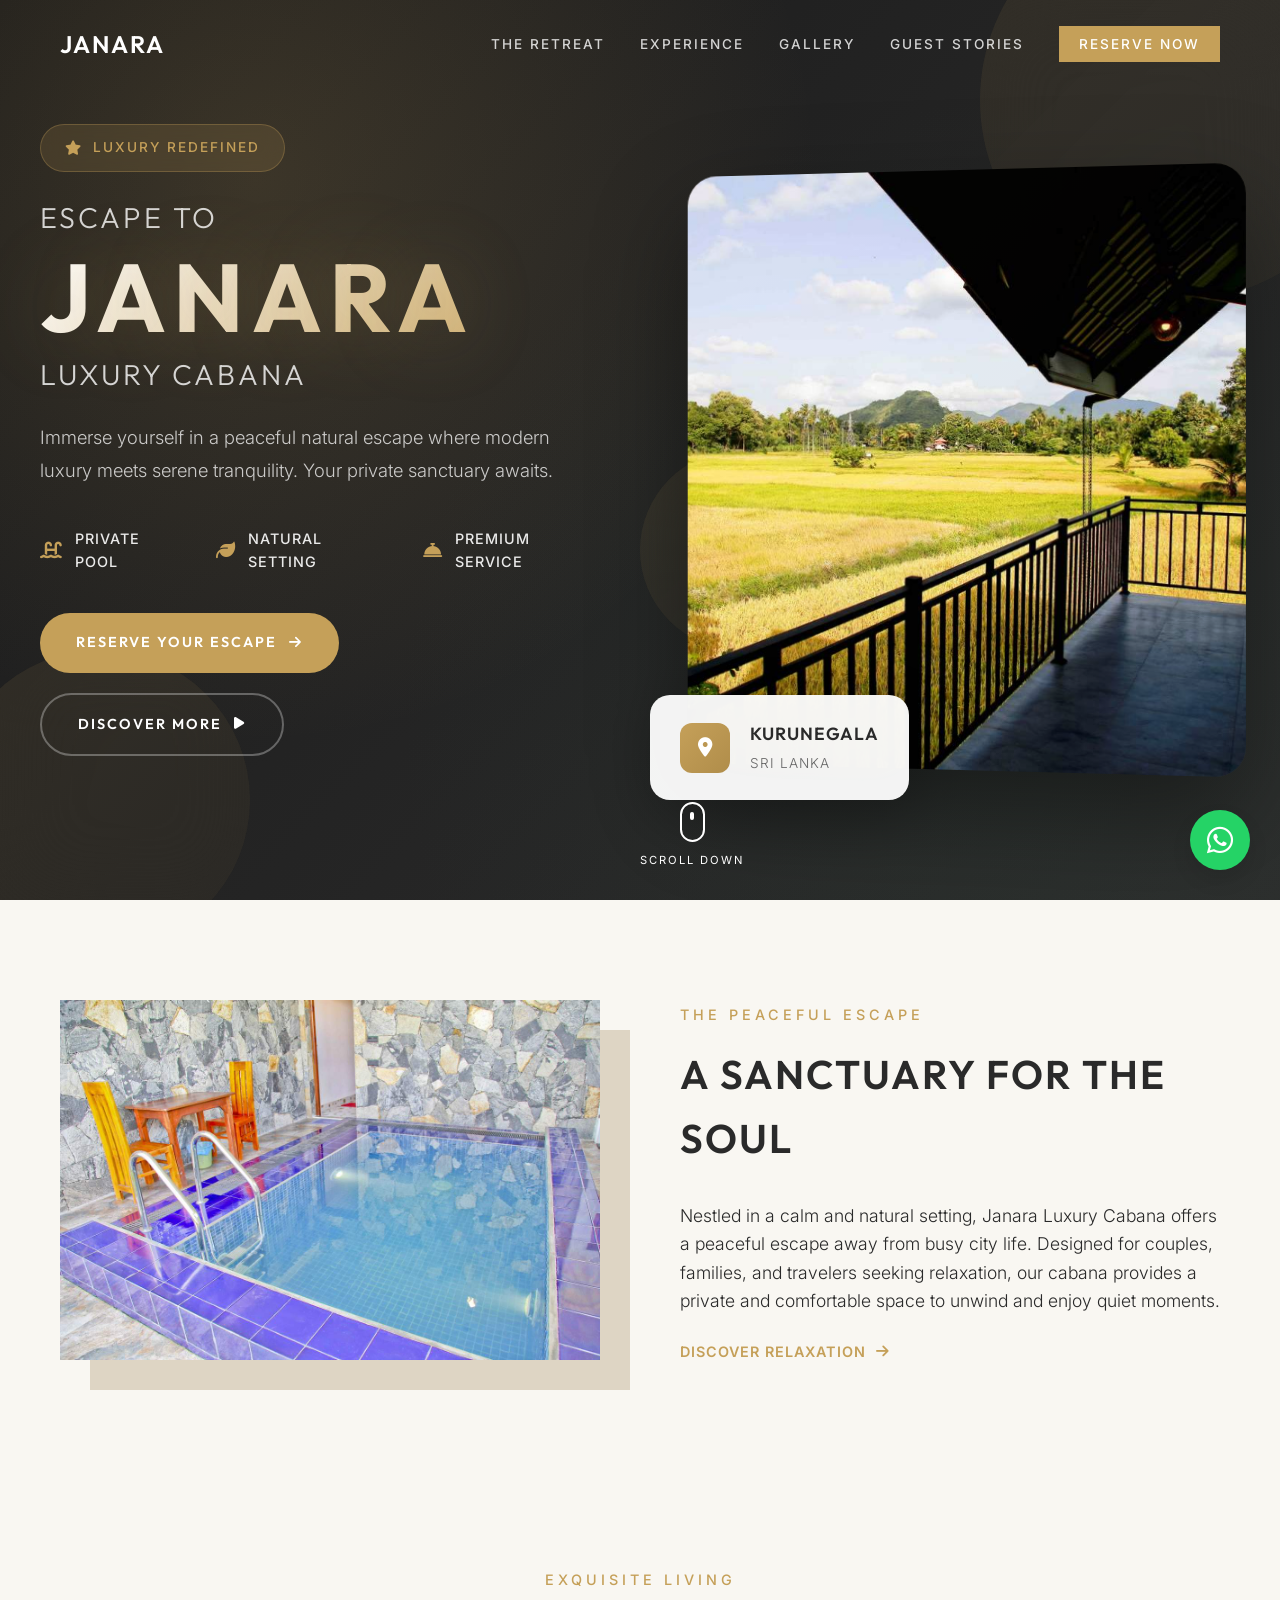
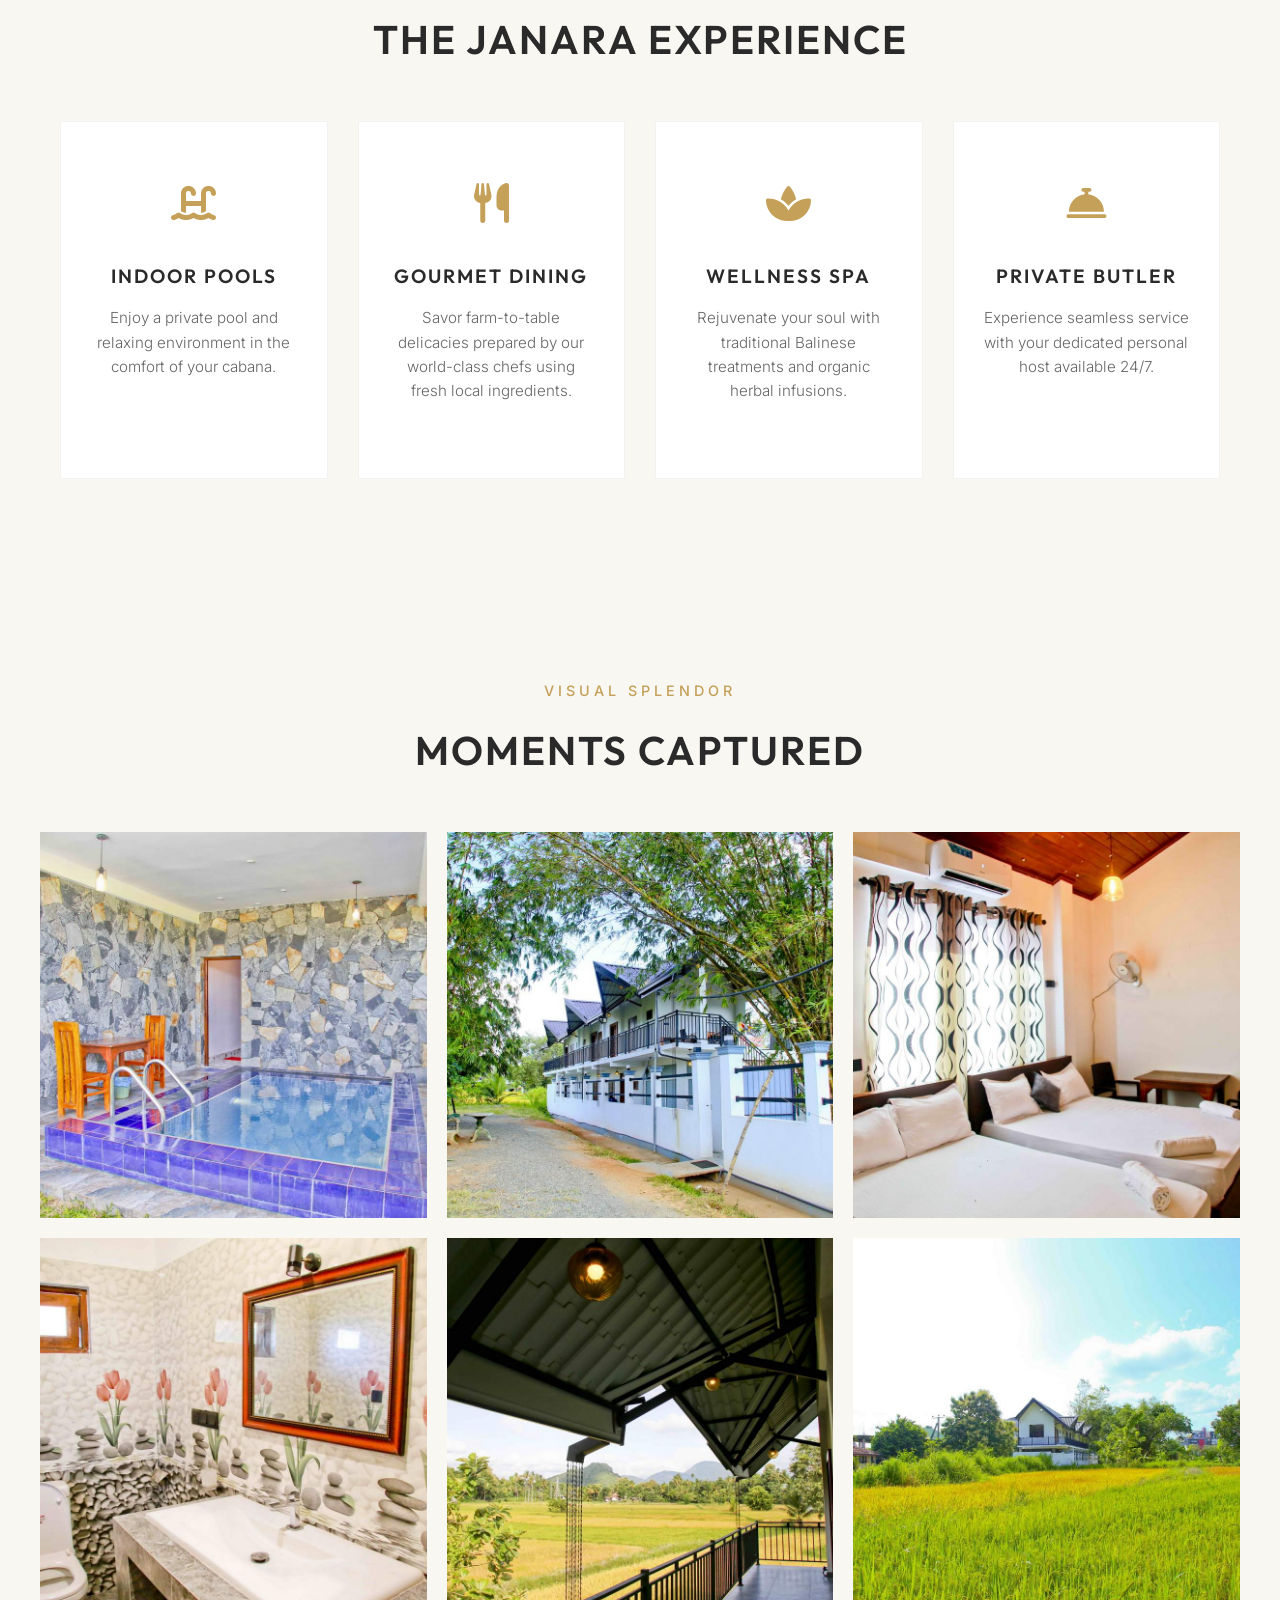
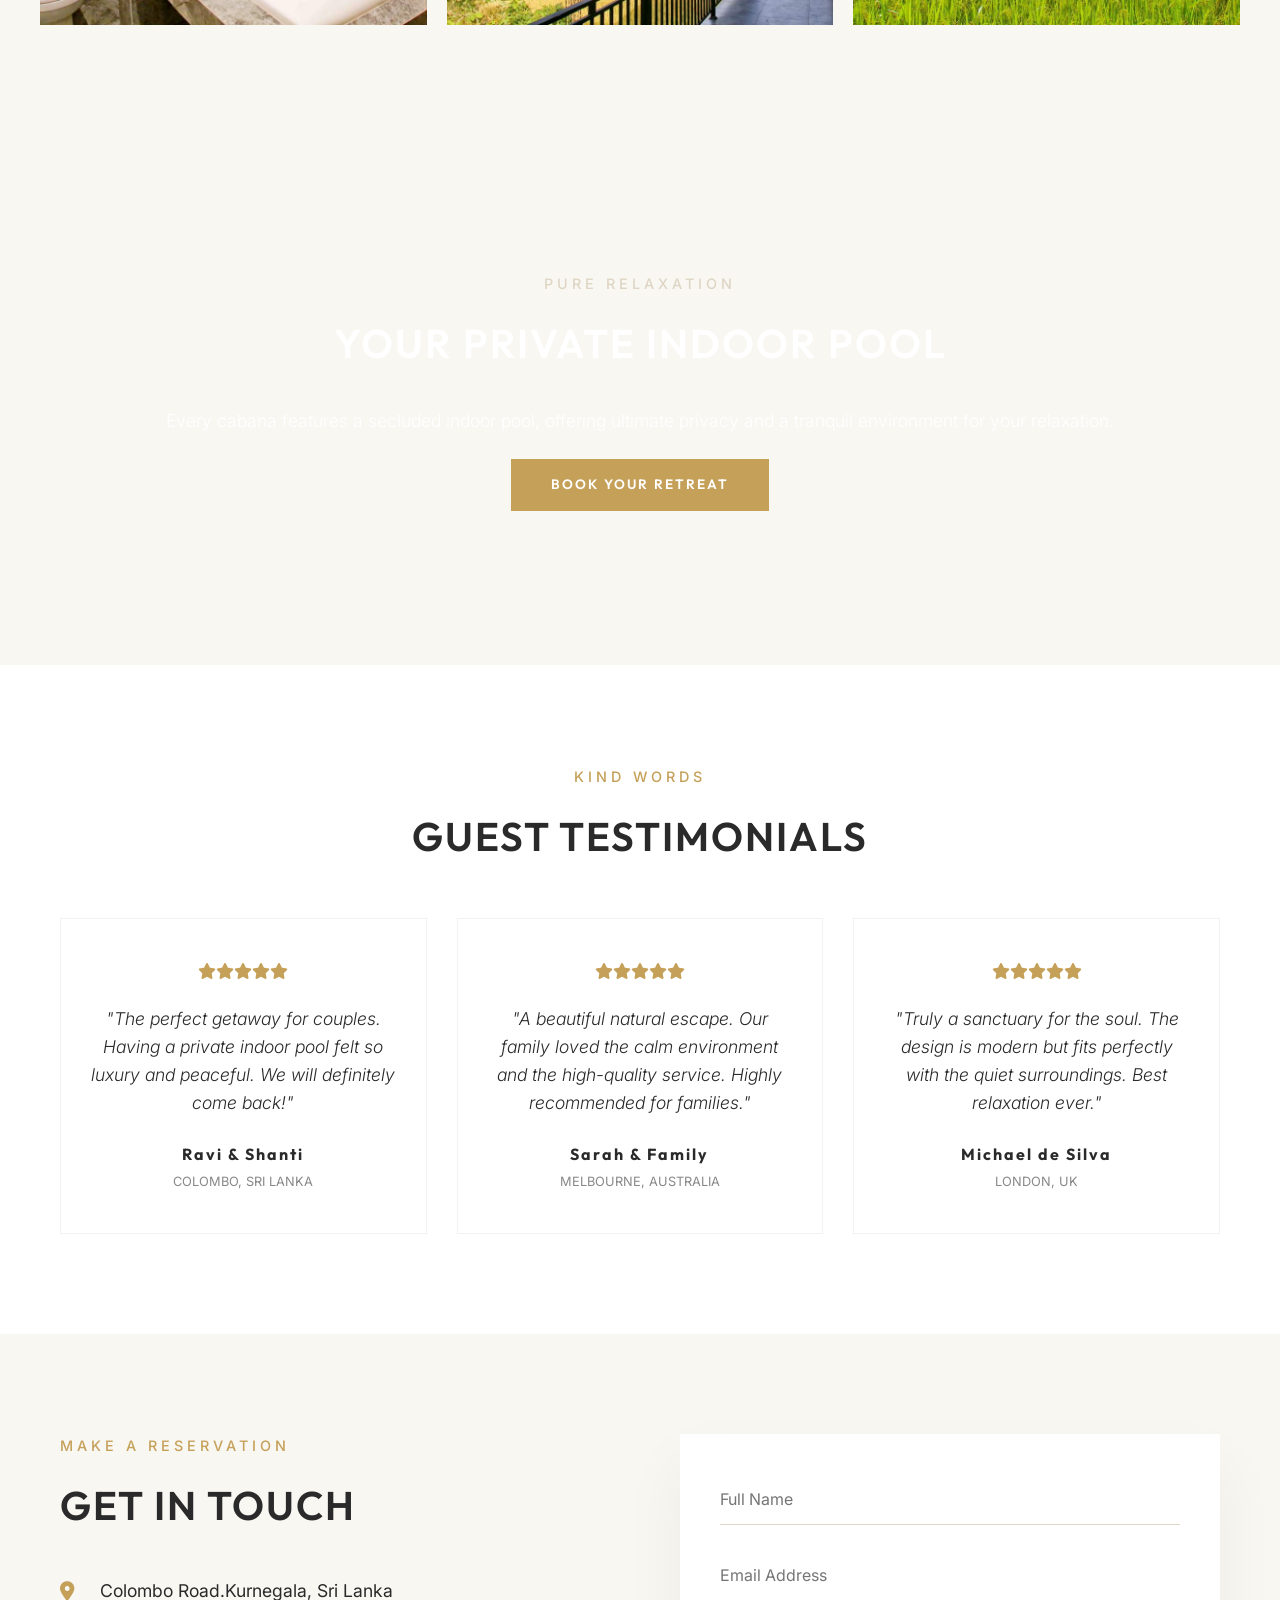
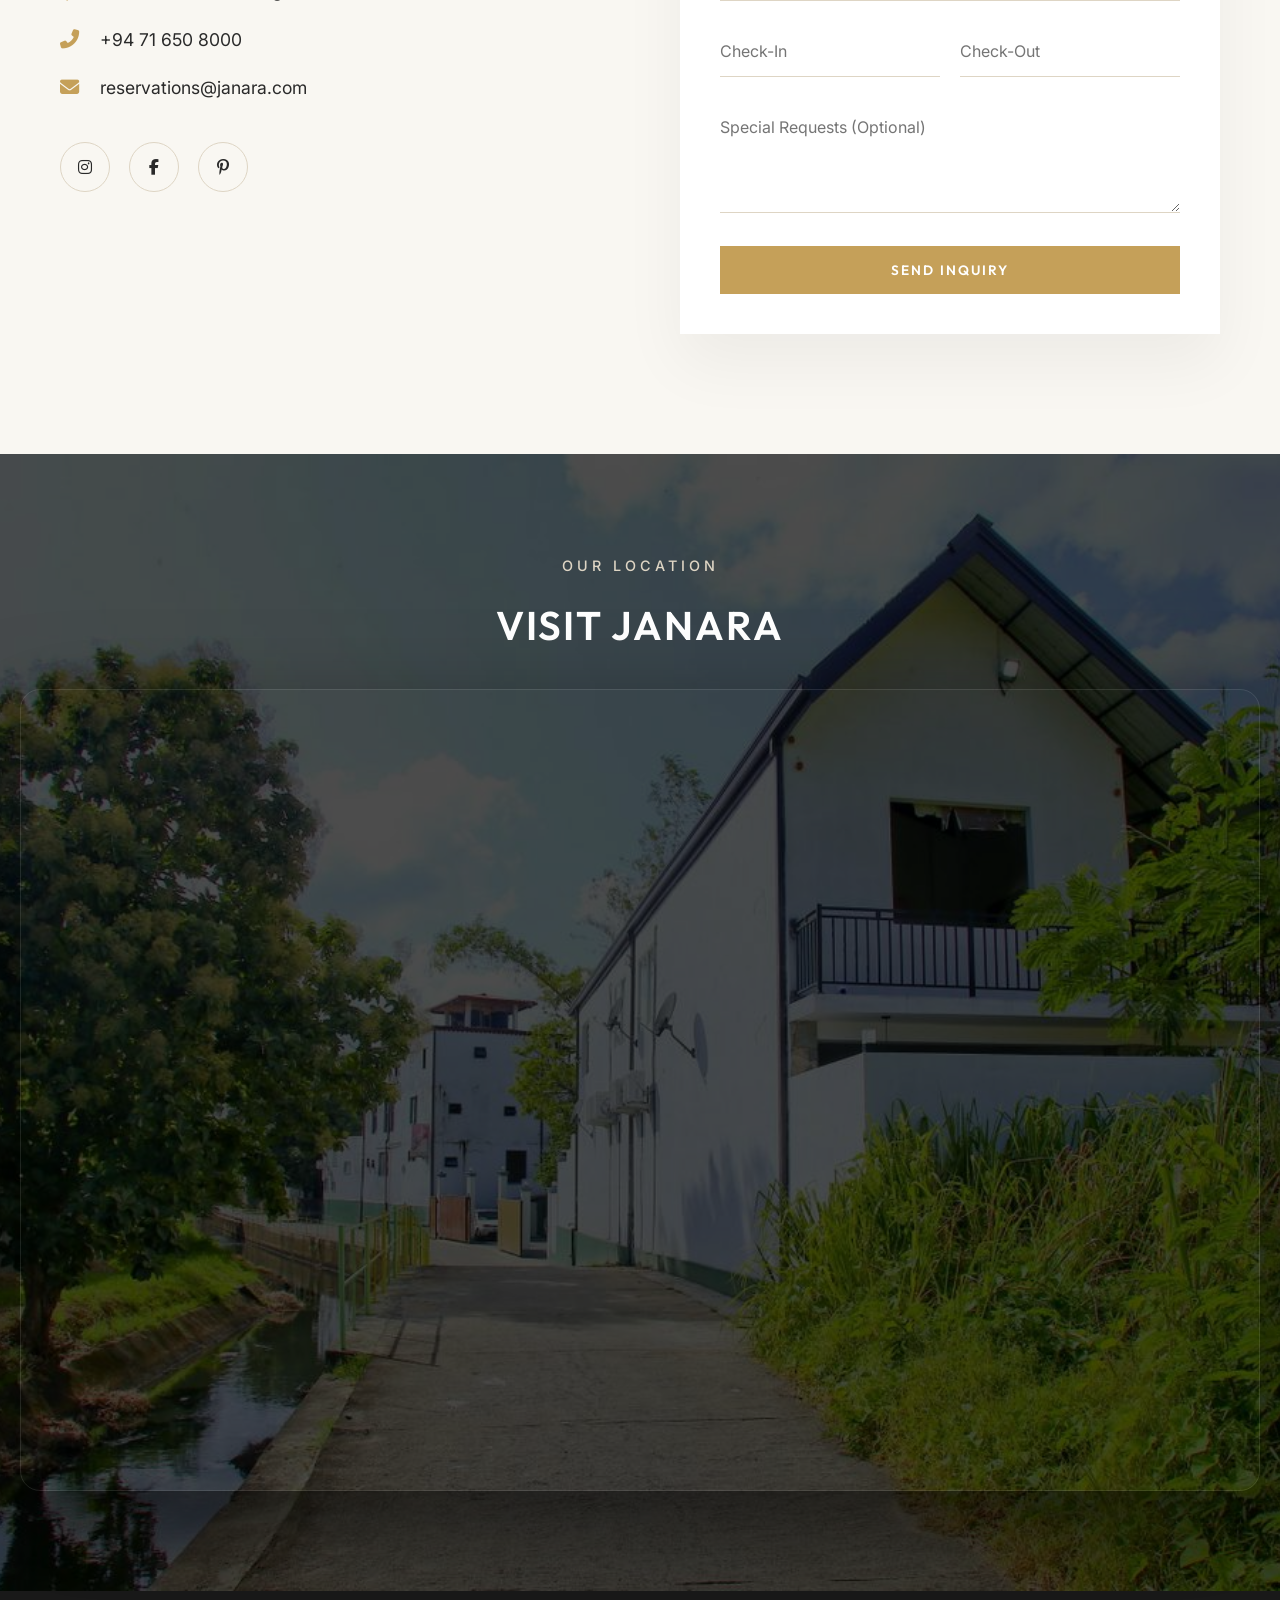
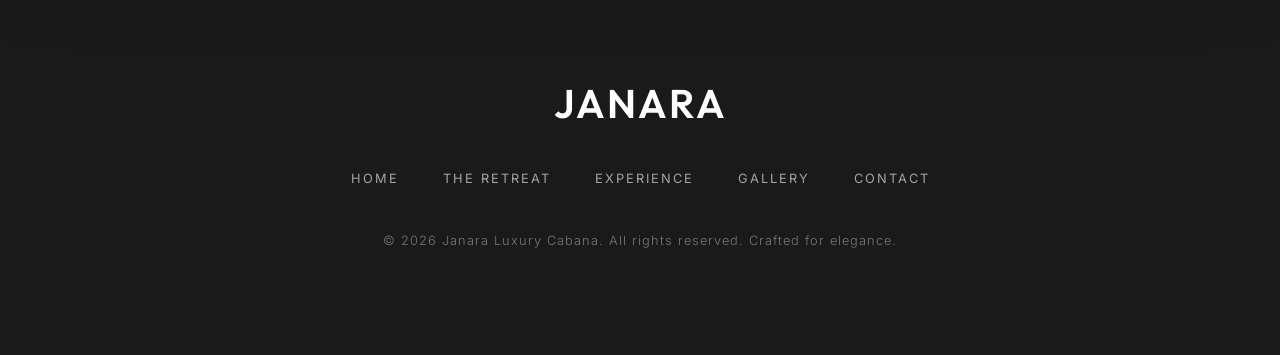
==== index.html @ a6b323c9 "Update site with curated property images" ====
<!DOCTYPE html>
<html lang="en">

<head>
    <meta charset="UTF-8">
    <meta name="viewport" content="width=device-width, initial-scale=1.0">
    <meta name="description"
        content="Janara Luxury Cabana - Experience the ultimate tropical luxury resort. Private cabanas, gourmet dining, and serene relaxation.">
    <title>Janara Luxury Cabana | Premium Tropical Resort</title>

    <!-- Google Fonts -->
    <link rel="preconnect" href="https://fonts.googleapis.com">
    <link rel="preconnect" href="https://fonts.gstatic.com" crossorigin>
    <link
        href="https://fonts.googleapis.com/css2?family=Inter:wght@300;400;500&family=Outfit:wght@300;400;600&display=swap"
        rel="stylesheet">

    <!-- Font Awesome for Icons -->
    <link rel="stylesheet" href="https://cdnjs.cloudflare.com/ajax/libs/font-awesome/6.4.0/css/all.min.css">

    <!-- Base Stylesheet -->
    <link rel="stylesheet" href="style.css">
    <link rel="preload" as="image" href="images/hero-image.jpg">
</head>

<body>

    <!-- Scroll to Top Button -->
    <button id="scrollToTop" title="Go to top"><i class="fas fa-chevron-up"></i></button>

    <!-- WhatsApp Floating Button -->
    <a href="https://wa.me/yournumber" class="whatsapp-float" target="_blank" aria-label="Book via WhatsApp">
        <i class="fab fa-whatsapp"></i>
    </a>

    <!-- Navigation -->
    <nav class="navbar" id="navbar">
        <div class="nav-container">
            <a href="#" class="logo">JANARA</a>

            <div class="nav-toggle" id="navToggle">
                <span></span>
                <span></span>
                <span></span>
            </div>

            <ul class="nav-links" id="navLinks">
                <li><a href="#about">The Retreat</a></li>
                <li><a href="#experience">Experience</a></li>
                <li><a href="#gallery">Gallery</a></li>
                <li><a href="#reviews">Guest Stories</a></li>
                <li><a href="#contact" class="btn-nav">Reserve Now</a></li>
            </ul>
        </div>
    </nav>

    <!-- Hero Section -->
    <header class="hero" id="home">
        <div class="hero-overlay"></div>

        <!-- Floating Decorative Elements -->
        <div class="hero-decoration">
            <div class="floating-circle circle-1"></div>
            <div class="floating-circle circle-2"></div>
            <div class="floating-circle circle-3"></div>
        </div>

        <div class="hero-container">
            <!-- Left Content -->
            <div class="hero-left">
                <div class="hero-badge fade-in">
                    <i class="fas fa-star"></i>
                    <span>Luxury Redefined</span>
                </div>
                <h1 class="hero-title fade-in">
                    <span class="hero-title-line">Escape to</span>
                    <span class="hero-title-main">JANARA</span>
                    <span class="hero-title-line">Luxury Cabana</span>
                </h1>
                <p class="hero-description fade-in">
                    Immerse yourself in a peaceful natural escape where modern luxury meets serene tranquility.
                    Your private sanctuary awaits.
                </p>

                <div class="hero-features fade-in">
                    <div class="hero-feature">
                        <i class="fas fa-swimming-pool"></i>
                        <span>Private Pool</span>
                    </div>
                    <div class="hero-feature">
                        <i class="fas fa-leaf"></i>
                        <span>Natural Setting</span>
                    </div>
                    <div class="hero-feature">
                        <i class="fas fa-concierge-bell"></i>
                        <span>Premium Service</span>
                    </div>
                </div>

                <div class="hero-btns fade-in">
                    <a href="#contact" class="btn btn-primary btn-hero">
                        <span>Reserve Your Escape</span>
                        <i class="fas fa-arrow-right"></i>
                    </a>
                    <a href="#experience" class="btn btn-outline btn-hero">
                        <span>Discover More</span>
                        <i class="fas fa-play"></i>
                    </a>
                </div>
            </div>

            <!-- Right Visual -->
            <div class="hero-right">
                <div class="hero-image-wrapper fade-in">
                    <div class="hero-image-card">
                        <img src="images/hero-image.jpg" alt="Janara Luxury Cabana" loading="eager" fetchpriority="high"
                            decoding="async" width="2000" height="1333" sizes="(max-width: 991px) 100vw, 50vw">
                        <div class="hero-image-overlay"></div>
                    </div>
                    <!-- Floating Info Card -->
                    <div class="hero-info-card">
                        <div class="info-card-icon">
                            <i class="fas fa-map-marker-alt"></i>
                        </div>
                        <div class="info-card-content">
                            <h4>Kurunegala</h4>
                            <p>Sri Lanka</p>
                        </div>
                    </div>
                </div>
            </div>
        </div>

        <div class="hero-scroll-indicator">
            <div class="mouse"></div>
            <span>Scroll Down</span>
        </div>
    </header>

    <!-- About Section -->
    <section class="about section-padding" id="about">
        <div class="container">
            <div class="about-grid">
                <div class="about-img reveal-left">
                    <img src="images/about-pool.jpg" alt="Janara Luxury Private Pool" loading="lazy" decoding="async"
                        width="1200" height="800" sizes="(max-width: 991px) 100vw, 50vw">
                </div>
                <div class="about-text reveal-right">
                    <span class="subtitle">The Peaceful Escape</span>
                    <h2>A Sanctuary for the Soul</h2>
                    <p>Nestled in a calm and natural setting, Janara Luxury Cabana offers a peaceful escape away from
                        busy city life. Designed for couples, families, and travelers seeking relaxation, our cabana
                        provides a private and comfortable space to unwind and enjoy quiet moments.</p>
                    <a href="#about" class="link-more">Discover relaxation <i class="fas fa-arrow-right"></i></a>
                </div>
            </div>
        </div>
    </section>

    <!-- Facilities/Experience -->
    <section class="experience section-padding" id="experience">
        <div class="container">
            <div class="section-header text-center">
                <span class="subtitle">Exquisite Living</span>
                <h2>The Janara Experience</h2>
            </div>

            <div class="experience-grid">
                <div class="exp-card reveal-up">
                    <div class="exp-icon">
                        <i class="fas fa-swimming-pool"></i>
                    </div>
                    <h3>Indoor Pools</h3>
                    <p>Enjoy a private pool and relaxing environment in the comfort of your cabana.</p>
                </div>
                <div class="exp-card reveal-up" style="transition-delay: 0.1s;">
                    <div class="exp-icon">
                        <i class="fas fa-utensils"></i>
                    </div>
                    <h3>Gourmet Dining</h3>
                    <p>Savor farm-to-table delicacies prepared by our world-class chefs using fresh local ingredients.
                    </p>
                </div>
                <div class="exp-card reveal-up" style="transition-delay: 0.2s;">
                    <div class="exp-icon">
                        <i class="fas fa-spa"></i>
                    </div>
                    <h3>Wellness Spa</h3>
                    <p>Rejuvenate your soul with traditional Balinese treatments and organic herbal infusions.</p>
                </div>
                <div class="exp-card reveal-up" style="transition-delay: 0.3s;">
                    <div class="exp-icon">
                        <i class="fas fa-concierge-bell"></i>
                    </div>
                    <h3>Private Butler</h3>
                    <p>Experience seamless service with your dedicated personal host available 24/7.</p>
                </div>
            </div>
        </div>
    </section>

    <!-- Gallery Section -->
    <section class="gallery section-padding" id="gallery">
        <div class="container-full">
            <div class="section-header text-center">
                <span class="subtitle">Visual Splendor</span>
                <h2>Moments Captured</h2>
            </div>

            <div class="gallery-grid">
                <div class="gallery-item reveal-up">
                    <img src="images/gallery-1.jpg" alt="Janara Exterior" loading="lazy" decoding="async" width="1200"
                        height="800" sizes="(max-width: 768px) 100vw, 33vw">
                    <div class="gallery-overlay">
                        <span>Nature Escape</span>
                    </div>
                </div>
                <div class="gallery-item reveal-up">
                    <img src="images/gallery-2.jpg" alt="Private Pool View" loading="lazy" decoding="async"
                        width="1200" height="800" sizes="(max-width: 768px) 100vw, 33vw">
                    <div class="gallery-overlay">
                        <span>Private Sanctuary</span>
                    </div>
                </div>
                <div class="gallery-item reveal-up">
                    <img src="images/gallery-3.jpg" alt="Luxury Cabana Interior" loading="lazy" decoding="async"
                        width="1200" height="800" sizes="(max-width: 768px) 100vw, 33vw">
                    <div class="gallery-overlay">
                        <span>Quiet Moments</span>
                    </div>
                </div>
                <div class="gallery-item reveal-up">
                    <img src="images/gallery-4.jpg" alt="Gourmet Dining" loading="lazy" decoding="async" width="1200"
                        height="800" sizes="(max-width: 768px) 100vw, 33vw">
                    <div class="gallery-overlay">
                        <span>Bespoke Dining</span>
                    </div>
                </div>
                <div class="gallery-item reveal-up">
                    <img src="images/gallery-5.jpg" alt="Peaceful Bedroom" loading="lazy" decoding="async"
                        width="1200" height="800" sizes="(max-width: 768px) 100vw, 33vw">
                    <div class="gallery-overlay">
                        <span>Refined Comfort</span>
                    </div>
                </div>
                <div class="gallery-item reveal-up">
                    <img src="images/gallery-6.jpg" alt="Relaxation Lounge" loading="lazy" decoding="async" width="1200"
                        height="800" sizes="(max-width: 768px) 100vw, 33vw">
                    <div class="gallery-overlay">
                        <span>Serene Living</span>

                    </div>
                </div>
            </div>
        </div>
    </section>

    <!-- Private Pool Section (Special Layout) -->
    <section class="pool-parallax section-padding">
        <div class="container">
            <div class="pool-content text-center">
                <span class="subtitle light">Pure Relaxation</span>
                <h2 class="light">Your Private Indoor Pool</h2>
                <p class="light">Every cabana features a secluded indoor pool, offering ultimate privacy and a tranquil
                    environment for your relaxation.</p>
                <a href="#contact" class="btn btn-primary">Book Your Retreat</a>
            </div>
        </div>
    </section>

    <!-- Testimonials -->
    <section class="reviews section-padding" id="reviews">
        <div class="container">
            <div class="section-header text-center">
                <span class="subtitle">Kind Words</span>
                <h2>Guest Testimonials</h2>
            </div>

            <div class="testimonial-grid">
                <div class="testimonial-card reveal-up">
                    <div class="stars">
                        <i class="fas fa-star"></i><i class="fas fa-star"></i><i class="fas fa-star"></i><i
                            class="fas fa-star"></i><i class="fas fa-star"></i>
                    </div>
                    <p>"The perfect getaway for couples. Having a private indoor pool felt so luxury and peaceful. We
                        will definitely come back!"</p>
                    <div class="guest-info">
                        <strong>Ravi & Shanti</strong>
                        <span>Colombo, Sri Lanka</span>
                    </div>
                </div>

                <div class="testimonial-card reveal-up" style="transition-delay: 0.1s;">
                    <div class="stars">
                        <i class="fas fa-star"></i><i class="fas fa-star"></i><i class="fas fa-star"></i><i
                            class="fas fa-star"></i><i class="fas fa-star"></i>
                    </div>
                    <p>"A beautiful natural escape. Our family loved the calm environment and the high-quality service.
                        Highly recommended for families."</p>
                    <div class="guest-info">
                        <strong>Sarah & Family</strong>
                        <span>Melbourne, Australia</span>
                    </div>
                </div>

                <div class="testimonial-card reveal-up" style="transition-delay: 0.2s;">
                    <div class="stars">
                        <i class="fas fa-star"></i><i class="fas fa-star"></i><i class="fas fa-star"></i><i
                            class="fas fa-star"></i><i class="fas fa-star"></i>
                    </div>
                    <p>"Truly a sanctuary for the soul. The design is modern but fits perfectly with the quiet
                        surroundings. Best relaxation ever."</p>
                    <div class="guest-info">
                        <strong>Michael de Silva</strong>
                        <span>London, UK</span>
                    </div>
                </div>
            </div>
        </div>
    </section>

    <!-- Contact/Booking Section -->
    <section class="contact-section section-padding" id="contact">
        <div class="container">
            <div class="contact-grid">
                <div class="contact-info reveal-left">
                    <span class="subtitle">Make a Reservation</span>
                    <h2>Get In Touch</h2>


                    <ul class="contact-list">
                        <li><i class="fas fa-map-marker-alt"></i> Colombo Road.Kurnegala, Sri Lanka</li>
                        <li><i class="fas fa-phone-alt"></i> +94 71 650 8000</li>
                        <li><i class="fas fa-envelope"></i> reservations@janara.com</li>
                    </ul>

                    <div class="social-links">
                        <a href="#"><i class="fab fa-instagram"></i></a>
                        <a href="#"><i class="fab fa-facebook-f"></i></a>
                        <a href="#"><i class="fab fa-pinterest-p"></i></a>
                    </div>
                </div>

                <div class="contact-form-container reveal-right">
                    <form id="bookingForm" class="contact-form">
                        <div class="form-group">
                            <input type="text" id="name" placeholder="Full Name" required>
                        </div>
                        <div class="form-group">
                            <input type="email" id="email" placeholder="Email Address" required>
                        </div>
                        <div class="form-row">
                            <div class="form-group">
                                <input type="text" id="date-in" placeholder="Check-In" onfocus="(this.type='date')"
                                    required>
                            </div>
                            <div class="form-group">
                                <input type="text" id="date-out" placeholder="Check-Out" onfocus="(this.type='date')"
                                    required>
                            </div>
                        </div>
                        <div class="form-group">
                            <textarea id="message" rows="4" placeholder="Special Requests (Optional)"></textarea>
                        </div>
                        <button type="submit" class="btn btn-primary btn-block">Send Inquiry</button>
                    </form>
                    <div id="formStatus" class="form-status"></div>
                </div>
            </div>
        </div>
    </section>

    <!-- Map Section -->
    <section class="map-section">
        <div class="map-container">
            <div class="section-header text-center">
                <span class="subtitle light">Our Location</span>
                <h2 class="light">Visit Janara</h2>
            </div>
            <div class="map-wrapper">
                <iframe
                    src="https://www.google.com/maps/embed?pb=!1m18!1m12!1m3!1d80000.24255874941497!2d80.3615891185814!3d7.4783976031870205!2m3!1f0!2f0!3f0!3m2!1i1024!2i768!4f13.1!3m3!1m2!1s0x3ae2fb009e8251cd%3A0x5b62b13fba68f62a!2sJanara%20Luxury%20Cabana!5e0!3m2!1sen!2slk!4v1770728117427!5m2!1sen!2slk"
                    width="100%" height="800" style="border:0;" allowfullscreen="" loading="lazy"
                    referrerpolicy="no-referrer-when-downgrade"></iframe>
            </div>
        </div>
    </section>

    <!-- Footer -->
    <footer class="footer">
        <div class="container text-center">
            <h2 class="logo">JANARA</h2>
            <div class="footer-links">
                <a href="#home">Home</a>
                <a href="#about">The Retreat</a>
                <a href="#experience">Experience</a>
                <a href="#gallery">Gallery</a>
                <a href="#contact">Contact</a>
            </div>
            <p class="copyright">&copy; 2026 Janara Luxury Cabana. All rights reserved. Crafted for elegance.</p>
        </div>
    </footer>

    <!-- Scripts -->
    <script src="script.js"></script>
</body>

</html>
---- style.css ----
:root {
    --primary: #C5A059;
    /* Gold */
    --secondary: #2D4F3E;
    /* Tropical Green */
    --bg-light: #F9F7F2;
    /* Off-White */
    --bg-dark: #1A1A1A;
    /* Dark Slate */
    --accent: #DED5C4;
    /* Beige */
    --text-dark: #2A2A2A;
    --text-light: #F9F7F2;
    --font-heading: 'Outfit', sans-serif;
    --font-body: 'Inter', sans-serif;
    --transition: all 0.4s cubic-bezier(0.165, 0.84, 0.44, 1);
    --container-width: 1200px;
    --section-padding: 100px 0;
}

* {
    margin: 0;
    padding: 0;
    box-sizing: border-box;
}

html {
    scroll-behavior: smooth;
}

body {
    font-family: var(--font-body);
    background-color: var(--bg-light);
    color: var(--text-dark);
    line-height: 1.6;
    overflow-x: hidden;
}

/* Typography */
h1,
h2,
h3,
h4,
.logo {
    font-family: var(--font-heading);
    font-weight: 600;
    text-transform: uppercase;
    letter-spacing: 2px;
}

h2 {
    font-size: 2.5rem;
    margin-bottom: 2rem;
    position: relative;
}

.subtitle {
    display: block;
    color: var(--primary);
    font-weight: 500;
    text-transform: uppercase;
    letter-spacing: 4px;
    font-size: 0.9rem;
    margin-bottom: 1rem;
}

.subtitle.light {
    color: var(--accent);
}

p {
    margin-bottom: 1.5rem;
    font-weight: 300;
    font-size: 1.1rem;
}

.text-center {
    text-align: center;
}

/* Buttons */
.btn {
    display: inline-block;
    padding: 15px 40px;
    font-family: var(--font-heading);
    text-transform: uppercase;
    letter-spacing: 2px;
    font-size: 0.85rem;
    font-weight: 600;
    text-decoration: none;
    cursor: pointer;
    transition: var(--transition);
    border: none;
    position: relative;
    overflow: hidden;
    z-index: 1;
}

.btn::after {
    content: '';
    position: absolute;
    bottom: 0;
    left: 0;
    width: 100%;
    height: 0;
    background: rgba(255, 255, 255, 0.1);
    transition: var(--transition);
    z-index: -1;
}

.btn:hover::after {
    height: 100%;
}

.btn-primary {
    background-color: var(--primary);
    color: white;
}

.btn-primary:hover {
    background-color: #b08d4a;
    transform: translateY(-3px);
    box-shadow: 0 10px 20px rgba(0, 0, 0, 0.1);
}

.btn-outline {
    background-color: transparent;
    border: 1px solid white;
    color: white;
}

.btn-outline:hover {
    background-color: white;
    color: var(--text-dark);
    transform: translateY(-3px);
}

.btn-block {
    display: block;
    width: 100%;
}

/* Navbar */
.navbar {
    position: fixed;
    top: 0;
    left: 0;
    width: 100%;
    z-index: 1000;
    padding: 25px 0;
    transition: var(--transition);
}

.navbar.scrolled {
    background: rgba(26, 26, 26, 0.95);
    backdrop-filter: blur(10px);
    padding: 15px 0;
    box-shadow: 0 5px 20px rgba(0, 0, 0, 0.1);
}

.nav-container {
    max-width: var(--container-width);
    margin: 0 auto;
    display: flex;
    justify-content: space-between;
    align-items: center;
    padding: 0 20px;
}

.logo {
    color: white;
    font-size: 1.5rem;
    text-decoration: none;
}

.nav-links {
    display: flex;
    list-style: none;
    align-items: center;
}

.nav-links li {
    margin-left: 35px;
}

.nav-links a {
    color: white;
    text-decoration: none;
    font-size: 0.85rem;
    text-transform: uppercase;
    letter-spacing: 2px;
    font-weight: 500;
    transition: var(--transition);
    opacity: 0.8;
}

.nav-links a:hover {
    color: var(--primary);
    opacity: 1;
}

.btn-nav {
    background: var(--primary);
    padding: 10px 20px !important;
    opacity: 1 !important;
}

/* Hero Section */
.hero {
    min-height: 100vh;
    background: linear-gradient(135deg, #1a1a1a 0%, #2d2d2d 100%);
    display: flex;
    align-items: center;
    justify-content: center;
    color: white;
    position: relative;
    overflow: hidden;
    padding: 120px 0 80px;
}

.hero-overlay {
    position: absolute;
    top: 0;
    left: 0;
    width: 100%;
    height: 100%;
    background: radial-gradient(circle at 20% 20%, rgba(197, 160, 89, 0.18), transparent 45%),
        radial-gradient(circle at 80% 80%, rgba(45, 79, 62, 0.15), transparent 50%);
    opacity: 1;
    z-index: 0;
}

/* Floating Decorative Elements */
.hero-decoration {
    position: absolute;
    top: 0;
    left: 0;
    width: 100%;
    height: 100%;
    overflow: hidden;
    z-index: 1;
}

.floating-circle {
    position: absolute;
    border-radius: 50%;
    background: linear-gradient(135deg, rgba(197, 160, 89, 0.1), rgba(197, 160, 89, 0.05));
    backdrop-filter: blur(40px);
    animation: float 20s infinite ease-in-out;
}

.circle-1 {
    width: 400px;
    height: 400px;
    top: -100px;
    right: -100px;
    animation-delay: 0s;
}

.circle-2 {
    width: 300px;
    height: 300px;
    bottom: -50px;
    left: -50px;
    animation-delay: 5s;
}

.circle-3 {
    width: 200px;
    height: 200px;
    top: 50%;
    left: 50%;
    animation-delay: 10s;
}

@keyframes float {

    0%,
    100% {
        transform: translate(0, 0) scale(1);
    }

    25% {
        transform: translate(30px, -30px) scale(1.1);
    }

    50% {
        transform: translate(-20px, 20px) scale(0.9);
    }

    75% {
        transform: translate(20px, 30px) scale(1.05);
    }
}

/* Hero Container */
.hero-container {
    max-width: 1400px;
    margin: 0 auto;
    padding: 0 40px;
    display: grid;
    grid-template-columns: 1fr 1fr;
    gap: 80px;
    align-items: center;
    position: relative;
    z-index: 2;
}

/* Hero Left Content */
.hero-left {
    animation: slideInLeft 1s ease-out;
}

.hero-badge {
    display: inline-flex;
    align-items: center;
    gap: 10px;
    background: rgba(197, 160, 89, 0.15);
    backdrop-filter: blur(10px);
    border: 1px solid rgba(197, 160, 89, 0.3);
    padding: 12px 24px;
    border-radius: 50px;
    margin-bottom: 30px;
    font-size: 0.85rem;
    text-transform: uppercase;
    letter-spacing: 2px;
    font-weight: 500;
    color: var(--primary);
    animation: fadeInUp 1s ease 0.2s both;
}

.hero-badge i {
    color: var(--primary);
    font-size: 0.9rem;
}

.hero-title {
    display: flex;
    flex-direction: column;
    margin-bottom: 30px;
    line-height: 1.1;
}

.hero-title-line {
    font-size: 1.8rem;
    font-weight: 300;
    letter-spacing: 3px;
    color: rgba(255, 255, 255, 0.8);
    animation: fadeInUp 1s ease 0.4s both;
}

.hero-title-main {
    font-size: 6rem;
    font-weight: 700;
    letter-spacing: 8px;
    background: linear-gradient(135deg, #ffffff 0%, var(--primary) 100%);
    -webkit-background-clip: text;
    -webkit-text-fill-color: transparent;
    background-clip: text;
    margin: 10px 0;
    animation: fadeInUp 1s ease 0.6s both;
    text-shadow: 0 0 80px rgba(197, 160, 89, 0.3);
}

.hero-description {
    font-size: 1.15rem;
    line-height: 1.8;
    color: rgba(255, 255, 255, 0.75);
    margin-bottom: 40px;
    max-width: 550px;
    font-weight: 300;
    animation: fadeInUp 1s ease 0.8s both;
}

/* Hero Features */
.hero-features {
    display: flex;
    gap: 30px;
    margin-bottom: 40px;
    animation: fadeInUp 1s ease 1s both;
}

.hero-feature {
    display: flex;
    align-items: center;
    gap: 12px;
    font-size: 0.9rem;
    color: rgba(255, 255, 255, 0.9);
    text-transform: uppercase;
    letter-spacing: 1px;
    font-weight: 500;
}

.hero-feature i {
    color: var(--primary);
    font-size: 1.2rem;
}

/* Hero Buttons */
.hero-btns {
    display: flex;
    gap: 20px;
    margin-bottom: 60px;
    flex-wrap: wrap;
    animation: fadeInUp 1s ease 1.2s both;
}

.btn-hero {
    display: inline-flex;
    align-items: center;
    gap: 12px;
    padding: 18px 36px;
    font-size: 0.9rem;
    border-radius: 50px;
    transition: all 0.4s cubic-bezier(0.165, 0.84, 0.44, 1);
}

.btn-hero i {
    font-size: 0.85rem;
    transition: transform 0.3s ease;
}

.btn-hero:hover i {
    transform: translateX(5px);
}

.btn-outline.btn-hero {
    border: 2px solid rgba(255, 255, 255, 0.3);
    backdrop-filter: blur(10px);
}

.btn-outline.btn-hero:hover {
    border-color: white;
    background: rgba(255, 255, 255, 0.1);
}

/* Hero Stats */
.hero-stats {
    display: flex;
    align-items: center;
    gap: 30px;
    padding: 30px 0;
    border-top: 1px solid rgba(255, 255, 255, 0.1);
    animation: fadeInUp 1s ease 1.4s both;
}

.stat-item h3 {
    font-size: 2rem;
    font-weight: 700;
    color: var(--primary);
    margin-bottom: 5px;
    letter-spacing: 1px;
}

.stat-item p {
    font-size: 0.85rem;
    color: rgba(255, 255, 255, 0.6);
    text-transform: uppercase;
    letter-spacing: 2px;
    margin: 0;
}

.stat-divider {
    width: 1px;
    height: 40px;
    background: rgba(255, 255, 255, 0.2);
}

/* Hero Right Visual */
.hero-right {
    position: relative;
    animation: slideInRight 1s ease-out;
}

.hero-image-wrapper {
    position: relative;
    animation: fadeInUp 1s ease 0.8s both;
}

.hero-image-card {
    position: relative;
    border-radius: 30px;
    overflow: hidden;
    box-shadow: 0 40px 100px rgba(0, 0, 0, 0.4);
    transform: perspective(1000px) rotateY(-5deg);
    transition: transform 0.6s ease;
}

.hero-image-card:hover {
    transform: perspective(1000px) rotateY(0deg) scale(1.02);
}

.hero-image-card img {
    width: 100%;
    height: 600px;
    object-fit: cover;
    display: block;
}

.hero-image-overlay {
    position: absolute;
    top: 0;
    left: 0;
    width: 100%;
    height: 100%;
    background: linear-gradient(135deg,
            rgba(197, 160, 89, 0.2) 0%,
            rgba(45, 79, 62, 0.2) 100%);
    mix-blend-mode: overlay;
}

/* Floating Info Card */
.hero-info-card {
    position: absolute;
    bottom: -30px;
    left: -30px;
    background: rgba(255, 255, 255, 0.95);
    backdrop-filter: blur(20px);
    padding: 25px 30px;
    border-radius: 20px;
    display: flex;
    align-items: center;
    gap: 20px;
    box-shadow: 0 20px 60px rgba(0, 0, 0, 0.2);
    animation: fadeInUp 1s ease 1.6s both;
    transition: transform 0.3s ease;
}

.hero-info-card:hover {
    transform: translateY(-5px);
}

.info-card-icon {
    width: 50px;
    height: 50px;
    background: linear-gradient(135deg, var(--primary), #b08d4a);
    border-radius: 12px;
    display: flex;
    align-items: center;
    justify-content: center;
    color: white;
    font-size: 1.2rem;
}

.info-card-content h4 {
    font-size: 1.1rem;
    color: var(--text-dark);
    margin: 0 0 5px 0;
    font-weight: 600;
    letter-spacing: 1px;
}

.info-card-content p {
    font-size: 0.85rem;
    color: #666;
    margin: 0;
    text-transform: uppercase;
    letter-spacing: 1px;
}

/* Scroll Indicator */
.hero-scroll-indicator {
    position: absolute;
    bottom: 30px;
    left: 50%;
    transform: translateX(-50%);
    text-align: center;
    font-size: 0.7rem;
    text-transform: uppercase;
    letter-spacing: 2px;
    opacity: 0.7;
    z-index: 3;
    animation: fadeInUp 1s ease 2s both;
}

.mouse {
    width: 25px;
    height: 40px;
    border: 2px solid white;
    border-radius: 20px;
    margin: 0 auto 10px;
    position: relative;
}

.mouse::after {
    content: '';
    position: absolute;
    top: 8px;
    left: 50%;
    width: 4px;
    height: 8px;
    background: white;
    border-radius: 2px;
    transform: translateX(-50%);
    animation: scrollMouse 2s infinite;
}

/* Animations */
@keyframes slideInLeft {
    from {
        opacity: 0;
        transform: translateX(-50px);
    }

    to {
        opacity: 1;
        transform: translateX(0);
    }
}

@keyframes slideInRight {
    from {
        opacity: 0;
        transform: translateX(50px);
    }

    to {
        opacity: 1;
        transform: translateX(0);
    }
}

/* Responsive Design */
@media (max-width: 1200px) {
    .hero-container {
        gap: 60px;
        padding: 0 30px;
    }

    .hero-title-main {
        font-size: 5rem;
    }

    .hero-image-card img {
        height: 500px;
    }
}

@media (max-width: 991px) {
    .hero {
        padding: 100px 0 60px;
    }

    .hero-container {
        grid-template-columns: 1fr;
        gap: 60px;
        text-align: center;
    }

    .hero-left {
        order: 2;
    }

    .hero-right {
        order: 1;
    }

    .hero-badge {
        margin-left: auto;
        margin-right: auto;
    }

    .hero-title {
        align-items: center;
    }

    .hero-title-main {
        font-size: 4rem;
    }

    .hero-description {
        margin-left: auto;
        margin-right: auto;
    }

    .hero-features {
        justify-content: center;
    }

    .hero-btns {
        justify-content: center;
    }

    .hero-stats {
        justify-content: center;
    }

    .hero-image-card {
        transform: perspective(1000px) rotateY(0deg);
    }

    .hero-info-card {
        left: 50%;
        transform: translateX(-50%);
    }
}

@media (max-width: 768px) {
    .hero-title-line {
        font-size: 1.3rem;
    }

    .hero-title-main {
        font-size: 3rem;
        letter-spacing: 4px;
    }

    .hero-description {
        font-size: 1rem;
    }

    .hero-features {
        flex-direction: column;
        gap: 15px;
        align-items: center;
    }

    .hero-btns {
        flex-direction: column;
        width: 100%;
    }

    .btn-hero {
        width: 100%;
        justify-content: center;
    }

    .hero-stats {
        flex-wrap: wrap;
        gap: 20px;
    }

    .stat-divider {
        display: none;
    }

    .hero-image-card img {
        height: 400px;
    }

    .hero-info-card {
        position: relative;
        left: 0;
        bottom: 0;
        margin-top: 20px;
        transform: none;
    }

    .circle-1,
    .circle-2,
    .circle-3 {
        width: 200px;
        height: 200px;
    }
}

@media (max-width: 480px) {
    .hero-container {
        padding: 0 20px;
    }

    .hero-title-main {
        font-size: 2.5rem;
    }

    .hero-image-card img {
        height: 300px;
    }
}

/* Sections */
.section-padding {
    padding: var(--section-padding);
}

.container {
    max-width: var(--container-width);
    margin: 0 auto;
    padding: 0 20px;
}

.container-full {
    width: 100%;
    padding: 0 40px;
}

/* About Section */
.about-grid {
    display: grid;
    grid-template-columns: 1fr 1fr;
    gap: 80px;
    align-items: center;
}

.about-img {
    position: relative;
}

.about-img img {
    width: 100%;
    height: auto;
    box-shadow: 30px 30px 0 var(--accent);
}

.link-more {
    color: var(--primary);
    text-decoration: none;
    font-weight: 600;
    font-size: 0.9rem;
    text-transform: uppercase;
    letter-spacing: 1px;
    display: inline-flex;
    align-items: center;
    transition: var(--transition);
}

.link-more i {
    margin-left: 10px;
    transition: var(--transition);
}

.link-more:hover i {
    transform: translateX(5px);
}

/* Experience Cards */
.experience-grid {
    display: grid;
    grid-template-columns: repeat(auto-fit, minmax(250px, 1fr));
    gap: 30px;
    margin-top: 50px;
}

.exp-card {
    background: white;
    padding: 50px 30px;
    text-align: center;
    transition: var(--transition);
    border: 1px solid rgba(0, 0, 0, 0.05);
}

.exp-card:hover {
    transform: translateY(-10px);
    box-shadow: 0 20px 40px rgba(0, 0, 0, 0.03);
    border-color: var(--primary);
}

.exp-icon {
    font-size: 2.5rem;
    color: var(--primary);
    margin-bottom: 25px;
}

.exp-card h3 {
    font-size: 1.2rem;
    margin-bottom: 15px;
}

.exp-card p {
    font-size: 0.95rem;
    color: #666;
}

/* Gallery */
.gallery-grid {
    display: grid;
    grid-template-columns: repeat(3, 1fr);
    gap: 20px;
    margin-top: 50px;
}

.gallery-item {
    position: relative;
    overflow: hidden;
    aspect-ratio: 1 / 1;
}

.gallery-item img {
    width: 100%;
    height: 100%;
    object-fit: cover;
    transition: transform 1s ease;
}

.gallery-overlay {
    position: absolute;
    top: 0;
    left: 0;
    width: 100%;
    height: 100%;
    background: rgba(45, 79, 62, 0.7);
    display: flex;
    align-items: center;
    justify-content: center;
    opacity: 0;
    transition: var(--transition);
}

.gallery-overlay span {
    color: white;
    font-family: var(--font-heading);
    text-transform: uppercase;
    letter-spacing: 3px;
    font-size: 0.9rem;
    transform: translateY(20px);
    transition: var(--transition);
}

.gallery-item:hover img {
    transform: scale(1.1);
}

.gallery-item:hover .gallery-overlay {
    opacity: 1;
}

.gallery-item:hover .gallery-overlay span {
    transform: translateY(0);
}

/* Pool Parallax Section */
.pool-parallax {
    background: linear-gradient(rgba(0, 0, 0, 0.5), rgba(0, 0, 0, 0.5)), url('images/pool-bg.jpg') center/cover no-repeat;
    background-attachment: fixed;
    height: 60vh;
    display: flex;
    align-items: center;
}

@media (max-width: 1024px) {
    .pool-parallax {
        background-attachment: scroll;
        height: auto;
        padding: 80px 0;
    }
}

.light {
    color: white;
}

/* Testimonials */
.reviews {
    background-color: white;
}

/* Testimonials Grid */
.testimonial-grid {
    display: grid;
    grid-template-columns: repeat(3, 1fr);
    gap: 30px;
    margin-top: 50px;
}

.testimonial-card {
    background: #fff;
    padding: 40px 30px;
    text-align: center;
    border: 1px solid rgba(0, 0, 0, 0.05);
    transition: var(--transition);
}

.stars {
    color: var(--primary);
    margin-bottom: 20px;
}

.testimonial-card p {
    font-size: 1.1rem;
    font-style: italic;
    color: var(--text-dark);
    line-height: 1.6;
}

.guest-info {
    margin-top: 25px;
}

.guest-info strong {
    display: block;
    font-family: var(--font-heading);
    letter-spacing: 2px;
}

.guest-info span {
    font-size: 0.8rem;
    color: #888;
    text-transform: uppercase;
}

.testimonial-card:hover {
    transform: translateY(-10px);
    box-shadow: 0 20px 40px rgba(0, 0, 0, 0.05);
    border-color: var(--primary);
}

@media (max-width: 991px) {
    .testimonial-grid {
        grid-template-columns: 1fr;
        max-width: 600px;
        margin-left: auto;
        margin-right: auto;
    }
}

/* Contact Section */
.contact-grid {
    display: grid;
    grid-template-columns: 1fr 1fr;
    gap: 80px;
}

.contact-list {
    list-style: none;
    margin: 40px 0;
}

.contact-list li {
    display: flex;
    align-items: center;
    margin-bottom: 20px;
    font-size: 1.1rem;
}

.contact-list i {
    width: 40px;
    color: var(--primary);
    font-size: 1.2rem;
}

.social-links a {
    display: inline-flex;
    width: 50px;
    height: 50px;
    border: 1px solid var(--accent);
    align-items: center;
    justify-content: center;
    text-decoration: none;
    color: var(--text-dark);
    margin-right: 15px;
    border-radius: 50%;
    transition: var(--transition);
}

.social-links a:hover {
    background: var(--primary);
    border-color: var(--primary);
    color: white;
}

.contact-form {
    background: white;
    padding: 40px;
    box-shadow: 0 30px 60px rgba(0, 0, 0, 0.05);
}

.form-group {
    margin-bottom: 25px;
}

.form-row {
    display: grid;
    grid-template-columns: 1fr 1fr;
    gap: 20px;
}

input,
textarea {
    width: 100%;
    padding: 15px 0;
    border: none;
    border-bottom: 1px solid var(--accent);
    font-family: var(--font-body);
    font-size: 1rem;
    transition: var(--transition);
    outline: none;
}

input:focus,
textarea:focus {
    border-bottom-color: var(--primary);
}

.form-status {
    margin-top: 20px;
    font-size: 0.9rem;
}

/* Map Section */
.map-section {
    padding: 100px 0;
    background: linear-gradient(rgba(0, 0, 0, 0.7), rgba(0, 0, 0, 0.7)), url('images/kurunegala-city.jpg') center/cover no-repeat;
    position: relative;
}

.map-container {
    max-width: 1400px;
    margin: 0 auto;
    padding: 0 20px;
}

.map-wrapper {
    position: relative;
    border-radius: 20px;
    overflow: hidden;
    box-shadow: 0 40px 100px rgba(0, 0, 0, 0.5);
    line-height: 0;
    border: 1px solid rgba(255, 255, 255, 0.1);
}

.map-wrapper iframe {
    filter: grayscale(1) contrast(1.2) opacity(0.8);
    transition: var(--transition);
}

.map-wrapper:hover iframe {
    filter: grayscale(0) contrast(1) opacity(1);
}

@media (max-width: 768px) {
    .map-section {
        padding: 60px 0;
    }
}

/* Footer */
.footer {
    padding: 80px 0;
    background: var(--bg-dark);
    color: white;
}

.footer .logo {
    font-size: 2.5rem;
    margin-bottom: 30px;
}

.footer-links {
    margin-bottom: 40px;
}

.footer-links a {
    color: white;
    text-decoration: none;
    margin: 0 20px;
    text-transform: uppercase;
    font-size: 0.8rem;
    letter-spacing: 2px;
    transition: var(--transition);
    opacity: 0.6;
}

.footer-links a:hover {
    opacity: 1;
    color: var(--primary);
}

.copyright {
    font-size: 0.8rem;
    opacity: 0.4;
    letter-spacing: 1px;
}

/* Floating Elements */
.whatsapp-float {
    position: fixed;
    bottom: 30px;
    right: 30px;
    width: 60px;
    height: 60px;
    background: #25d366;
    color: white;
    border-radius: 50%;
    display: flex;
    align-items: center;
    justify-content: center;
    font-size: 30px;
    box-shadow: 0 10px 20px rgba(0, 0, 0, 0.1);
    z-index: 999;
    text-decoration: none;
    transition: var(--transition);
}

.whatsapp-float:hover {
    transform: scale(1.1);
    background: #20ba5a;
}

#scrollToTop {
    position: fixed;
    bottom: 110px;
    right: 30px;
    width: 60px;
    height: 60px;
    background: white;
    color: var(--text-dark);
    border: 1px solid var(--accent);
    border-radius: 50%;
    cursor: pointer;
    z-index: 999;
    display: none;
    transition: var(--transition);
}

#scrollToTop:hover {
    background: var(--primary);
    color: white;
    border-color: var(--primary);
}

/* Animations */
@keyframes fadeInUp {
    from {
        opacity: 0;
        transform: translateY(30px);
    }

    to {
        opacity: 1;
        transform: translateY(0);
    }
}

@keyframes scrollMouse {
    0% {
        opacity: 1;
        top: 8px;
    }

    100% {
        opacity: 0;
        top: 20px;
    }
}

.reveal-up,
.reveal-left,
.reveal-right,
.fade-in {
    opacity: 0;
    transition: all 1s ease-out;
}

.reveal-up.active {
    opacity: 1;
    transform: translateY(0);
}

.reveal-up {
    transform: translateY(50px);
}

.reveal-left.active {
    opacity: 1;
    transform: translateX(0);
}

.reveal-left {
    transform: translateX(-50px);
}

.reveal-right.active {
    opacity: 1;
    transform: translateX(0);
}

.reveal-right {
    transform: translateX(50px);
}

.fade-in.active {
    opacity: 1;
}

/* Mobile Responsiveness */
@media (max-width: 1024px) {
    :root {
        --section-padding: 80px 0;
    }

    .container {
        padding: 0 30px;
    }
}

@media (max-width: 991px) {
    h1 {
        font-size: 4rem;
    }

    h2 {
        font-size: 2.2rem;
    }

    .about-grid,
    .contact-grid {
        grid-template-columns: 1fr;
        gap: 60px;
    }

    .about-img img {
        box-shadow: 20px 20px 0 var(--accent);
    }

    .nav-links {
        position: fixed;
        top: 0;
        right: -100%;
        width: 100%;
        height: 100vh;
        background: rgba(26, 26, 26, 0.98);
        backdrop-filter: blur(15px);
        flex-direction: column;
        justify-content: center;
        transition: 0.6s cubic-bezier(0.77, 0, 0.175, 1);
        z-index: 999;
    }

    .nav-links.active {
        right: 0;
    }

    .nav-links li {
        margin: 20px 0;
        opacity: 0;
        transform: translateY(20px);
        transition: 0.4s ease;
    }

    .nav-links.active li {
        opacity: 1;
        transform: translateY(0);
    }

    /* Staggered animation for menu items */
    .nav-links.active li:nth-child(1) {
        transition-delay: 0.3s;
    }

    .nav-links.active li:nth-child(2) {
        transition-delay: 0.4s;
    }

    .nav-links.active li:nth-child(3) {
        transition-delay: 0.5s;
    }

    .nav-links.active li:nth-child(4) {
        transition-delay: 0.6s;
    }

    .nav-links.active li:nth-child(5) {
        transition-delay: 0.7s;
    }

    .nav-links a {
        font-size: 1.2rem;
    }

    .nav-toggle {
        display: block;
        z-index: 1001;
    }

    .nav-toggle span {
        display: block;
        width: 25px;
        height: 2px;
        background: white;
        margin-bottom: 5px;
        transition: var(--transition);
    }

    .gallery-grid {
        grid-template-columns: repeat(2, 1fr);
    }
}

@media (max-width: 768px) {
    :root {
        --section-padding: 60px 0;
    }

    .hero h1 {
        font-size: 3rem;
    }

    .hero p {
        font-size: 1.1rem;
    }

    .testimonial-card p {
        font-size: 1.2rem;
    }

    .form-row {
        grid-template-columns: 1fr;
    }

    .footer-links a {
        display: block;
        margin: 15px 0;
    }

    .exp-card {
        padding: 40px 20px;
    }
}

@media (max-width: 480px) {
    .hero h1 {
        font-size: 2.5rem;
    }

    h2 {
        font-size: 1.8rem;
    }

    .gallery-grid {
        grid-template-columns: 1fr;
    }

    .btn {
        width: 100%;
        margin-bottom: 10px;
    }

    .hero-btns {
        display: flex;
        flex-direction: column;
    }

    .about-img img {
        box-shadow: 15px 15px 0 var(--accent);
    }

    .whatsapp-float,
    #scrollToTop {
        width: 50px;
        height: 50px;
        font-size: 24px;
        bottom: 20px;
        right: 20px;
    }

    #scrollToTop {
        bottom: 80px;
    }
}
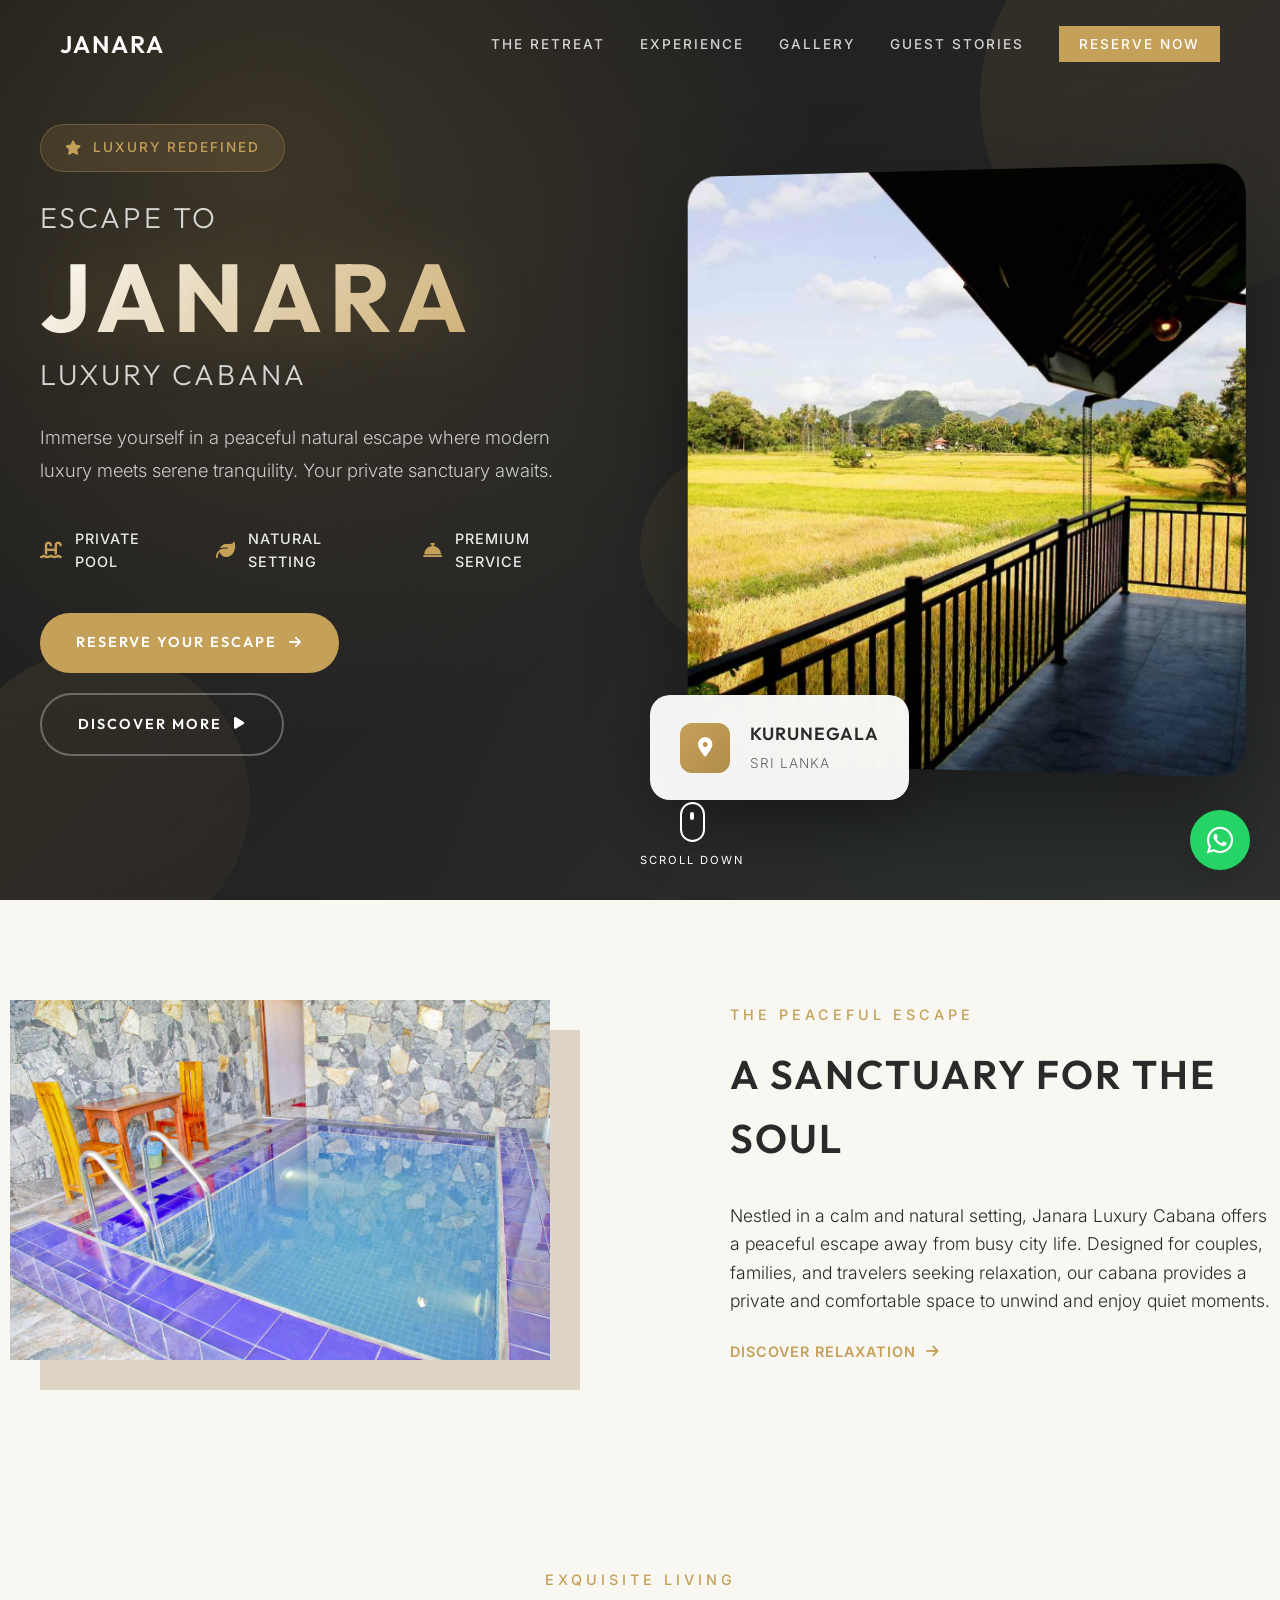
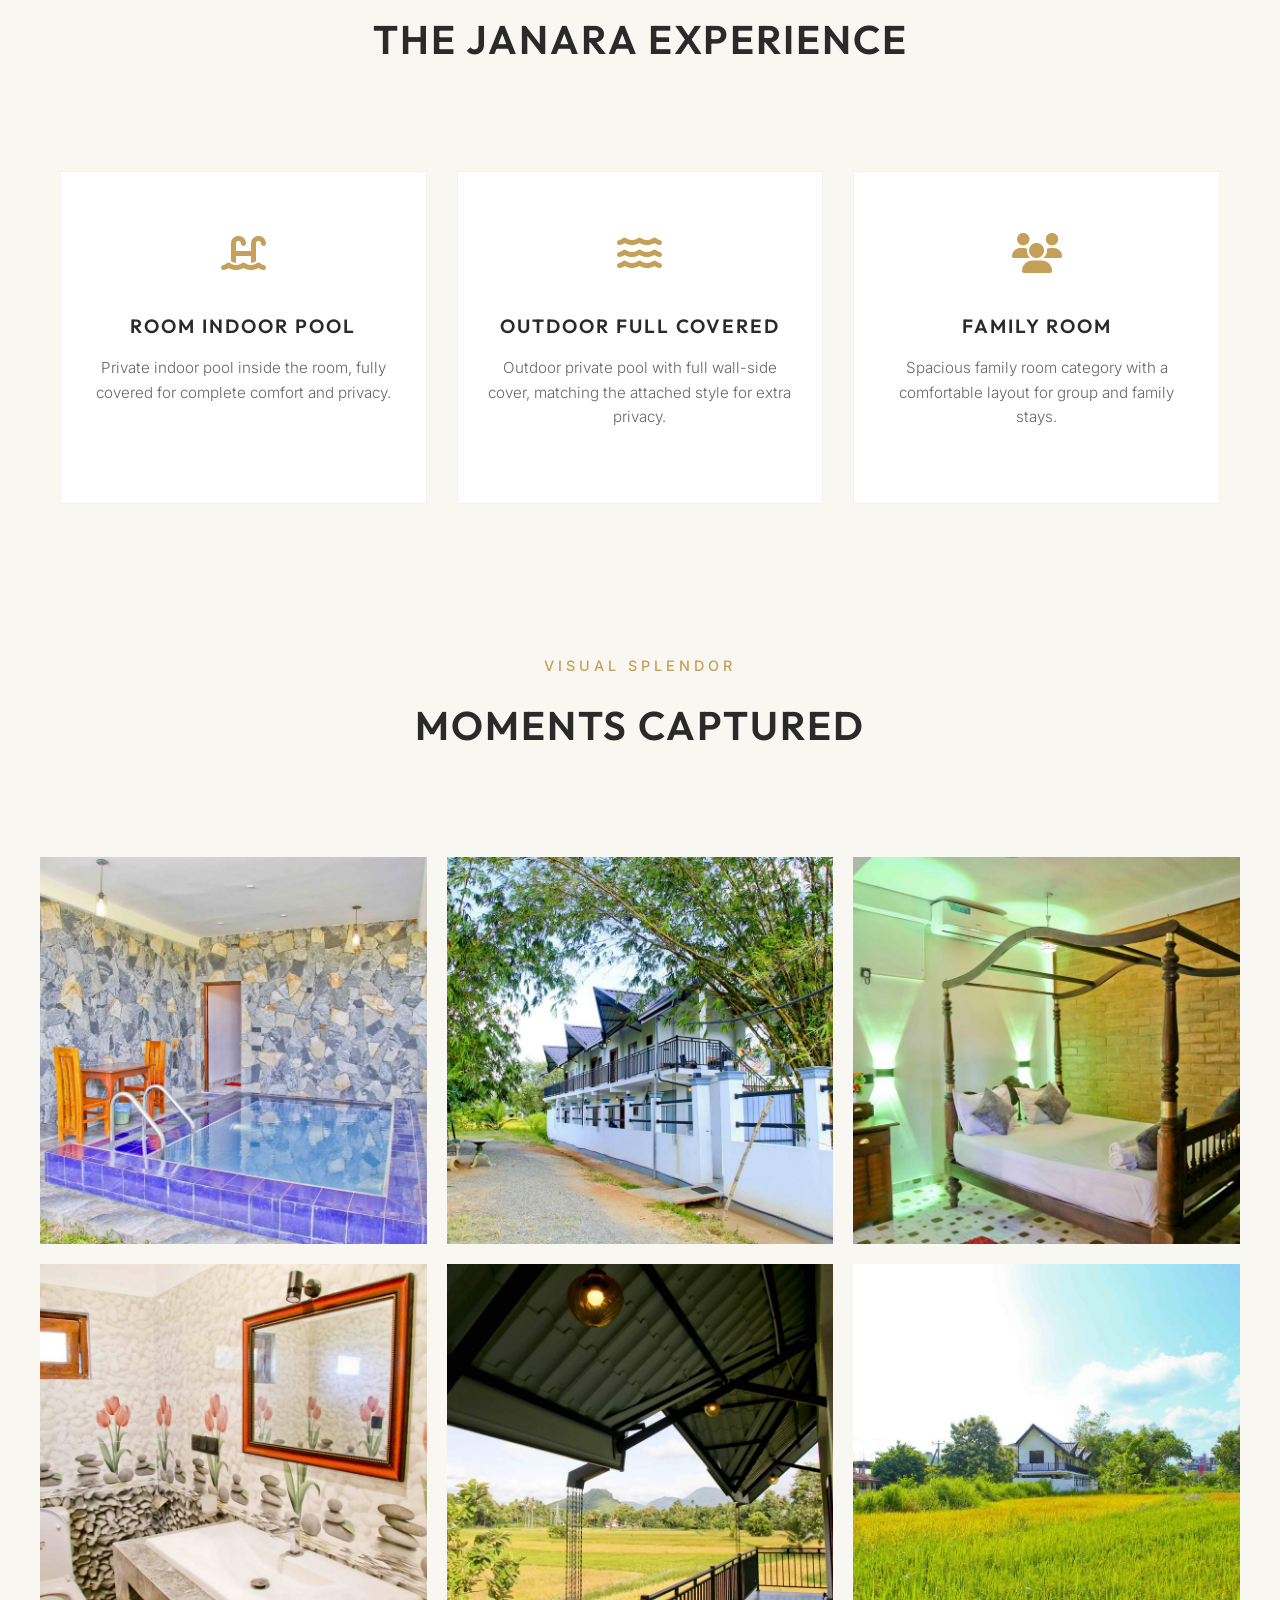
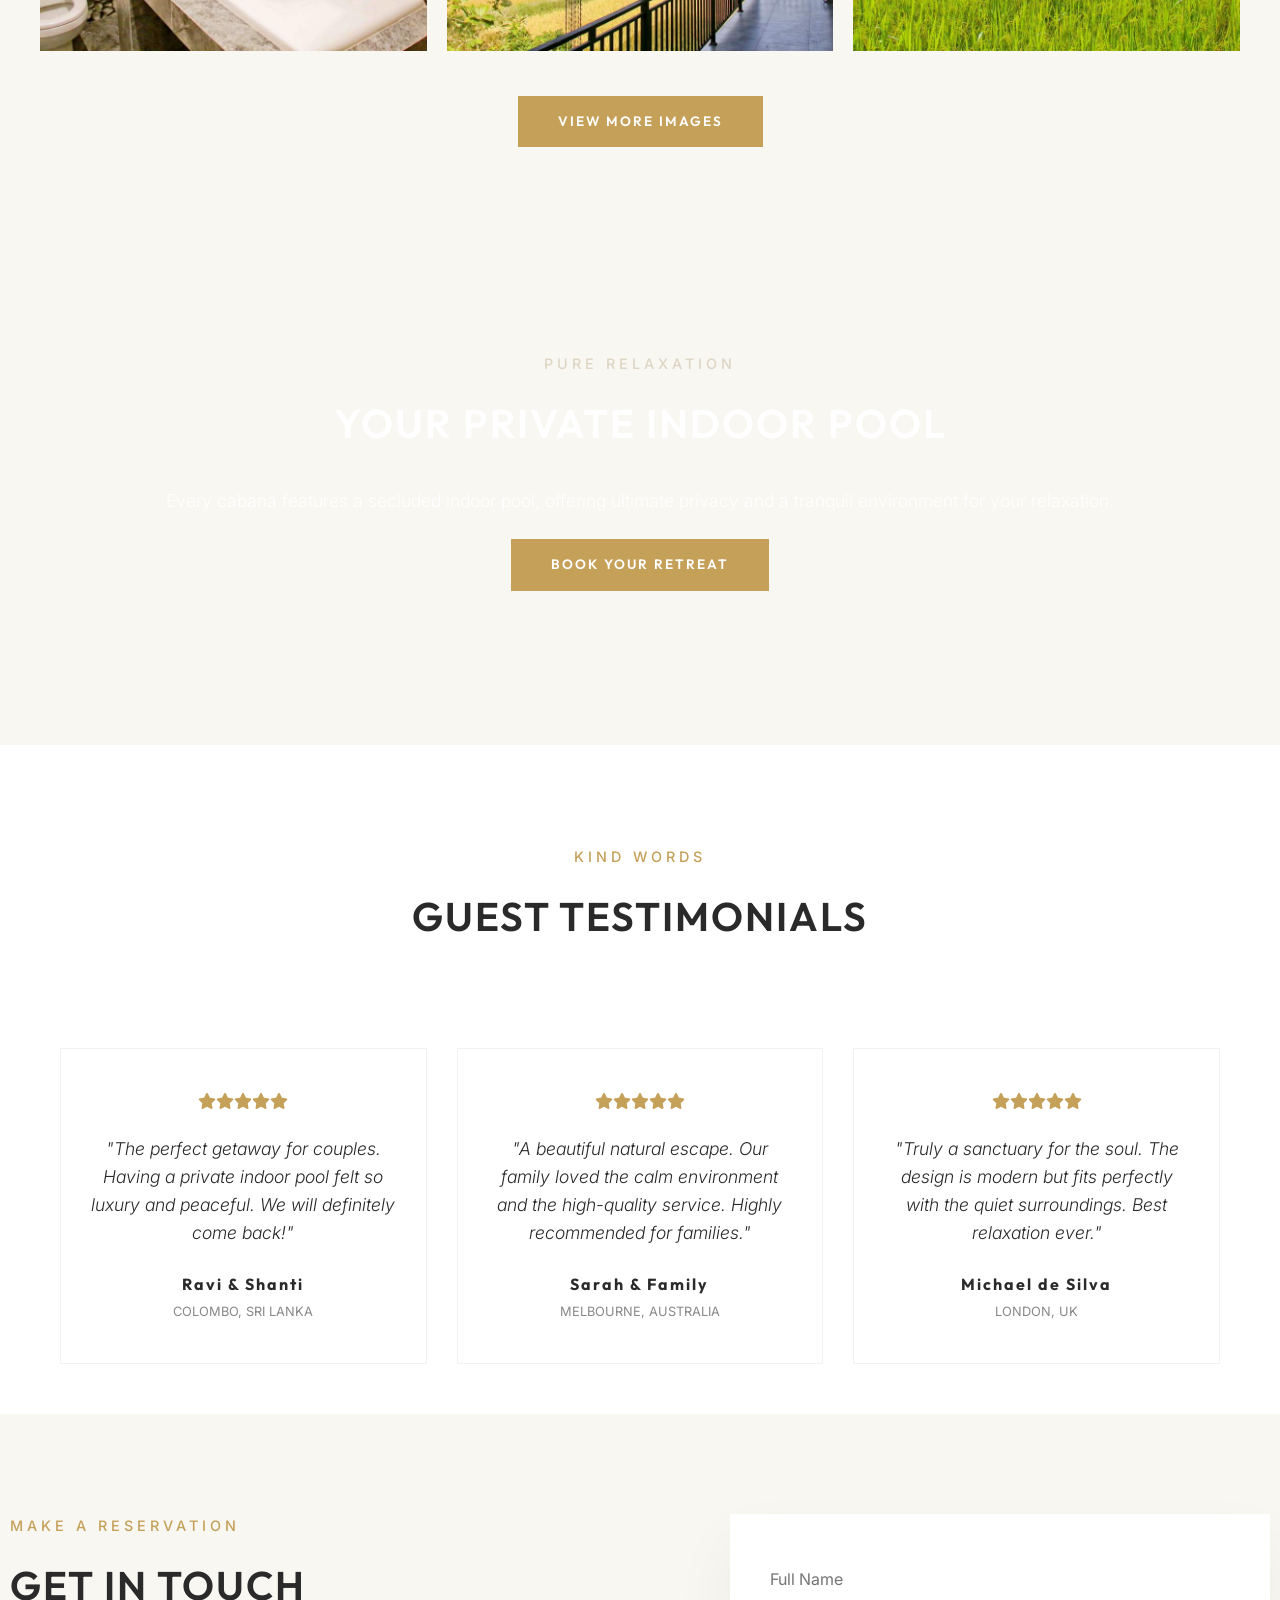
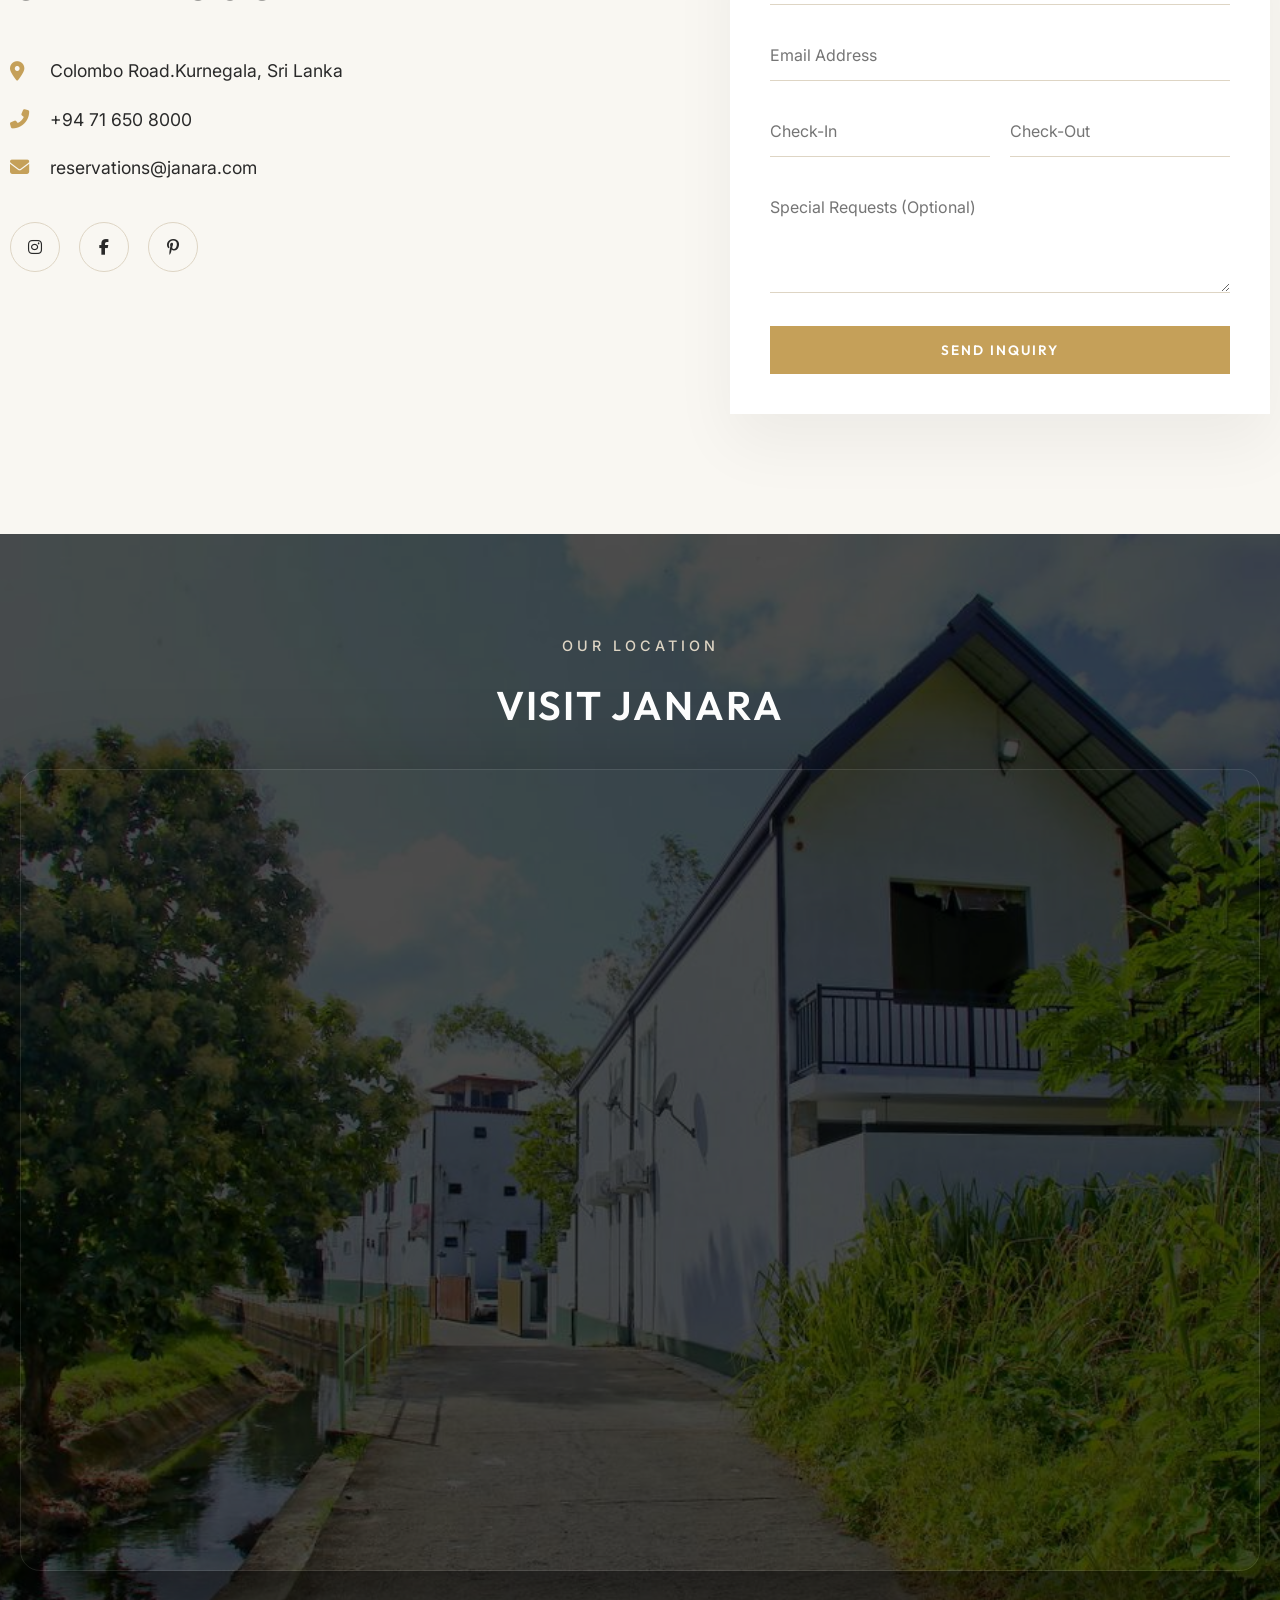
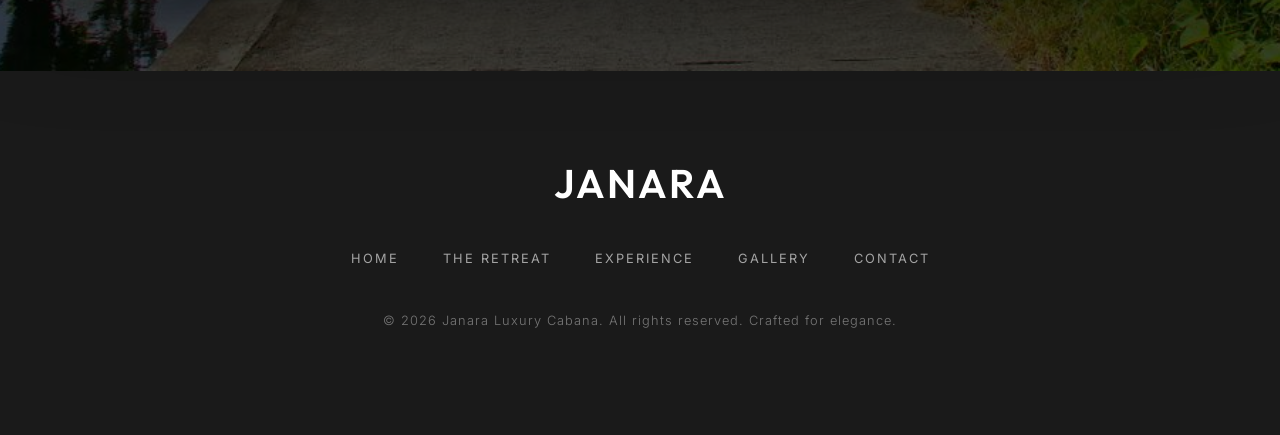
==== commit 3b415cc5: "Add categorized gallery page with family and indoor pool rooms" ====
--- a/index.html
+++ b/index.html
@@ -17,6 +17,10 @@
 
     <!-- Font Awesome for Icons -->
     <link rel="stylesheet" href="https://cdnjs.cloudflare.com/ajax/libs/font-awesome/6.4.0/css/all.min.css">
+
+    <script>
+        document.documentElement.classList.add('js');
+    </script>
 
     <!-- Base Stylesheet -->
     <link rel="stylesheet" href="style.css">
@@ -170,30 +174,22 @@
                     <div class="exp-icon">
                         <i class="fas fa-swimming-pool"></i>
                     </div>
-                    <h3>Indoor Pools</h3>
-                    <p>Enjoy a private pool and relaxing environment in the comfort of your cabana.</p>
+                    <h3>Room Indoor Pool</h3>
+                    <p>Private indoor pool inside the room, fully covered for complete comfort and privacy.</p>
                 </div>
                 <div class="exp-card reveal-up" style="transition-delay: 0.1s;">
                     <div class="exp-icon">
-                        <i class="fas fa-utensils"></i>
-                    </div>
-                    <h3>Gourmet Dining</h3>
-                    <p>Savor farm-to-table delicacies prepared by our world-class chefs using fresh local ingredients.
-                    </p>
+                        <i class="fas fa-water"></i>
+                    </div>
+                    <h3>Outdoor Full Covered</h3>
+                    <p>Outdoor private pool with full wall-side cover, matching the attached style for extra privacy.</p>
                 </div>
                 <div class="exp-card reveal-up" style="transition-delay: 0.2s;">
                     <div class="exp-icon">
-                        <i class="fas fa-spa"></i>
-                    </div>
-                    <h3>Wellness Spa</h3>
-                    <p>Rejuvenate your soul with traditional Balinese treatments and organic herbal infusions.</p>
-                </div>
-                <div class="exp-card reveal-up" style="transition-delay: 0.3s;">
-                    <div class="exp-icon">
-                        <i class="fas fa-concierge-bell"></i>
-                    </div>
-                    <h3>Private Butler</h3>
-                    <p>Experience seamless service with your dedicated personal host available 24/7.</p>
+                        <i class="fas fa-users"></i>
+                    </div>
+                    <h3>Family Room</h3>
+                    <p>Spacious family room category with a comfortable layout for group and family stays.</p>
                 </div>
             </div>
         </div>
@@ -209,48 +205,51 @@
 
             <div class="gallery-grid">
                 <div class="gallery-item reveal-up">
-                    <img src="images/gallery-1.jpg" alt="Janara Exterior" loading="lazy" decoding="async" width="1200"
+                    <img src="images/gallery-1.jpg" alt="Fully covered private indoor pool" loading="lazy" decoding="async" width="1200"
                         height="800" sizes="(max-width: 768px) 100vw, 33vw">
                     <div class="gallery-overlay">
-                        <span>Nature Escape</span>
-                    </div>
-                </div>
-                <div class="gallery-item reveal-up">
-                    <img src="images/gallery-2.jpg" alt="Private Pool View" loading="lazy" decoding="async"
+                        <span>Indoor Private Pool</span>
+                    </div>
+                </div>
+                <div class="gallery-item reveal-up">
+                    <img src="images/gallery-2.jpg" alt="Private pool room top view" loading="lazy" decoding="async"
                         width="1200" height="800" sizes="(max-width: 768px) 100vw, 33vw">
                     <div class="gallery-overlay">
-                        <span>Private Sanctuary</span>
-                    </div>
-                </div>
-                <div class="gallery-item reveal-up">
-                    <img src="images/gallery-3.jpg" alt="Luxury Cabana Interior" loading="lazy" decoding="async"
+                        <span>Pool Design View</span>
+                    </div>
+                </div>
+                <div class="gallery-item reveal-up">
+                    <img src="images/gallery-3.jpg" alt="Private pool room with king bed" loading="lazy" decoding="async"
                         width="1200" height="800" sizes="(max-width: 768px) 100vw, 33vw">
                     <div class="gallery-overlay">
-                        <span>Quiet Moments</span>
-                    </div>
-                </div>
-                <div class="gallery-item reveal-up">
-                    <img src="images/gallery-4.jpg" alt="Gourmet Dining" loading="lazy" decoding="async" width="1200"
+                        <span>King Bed Room</span>
+                    </div>
+                </div>
+                <div class="gallery-item reveal-up">
+                    <img src="images/gallery-4.jpg" alt="Private pool suite bed setup" loading="lazy" decoding="async" width="1200"
                         height="800" sizes="(max-width: 768px) 100vw, 33vw">
                     <div class="gallery-overlay">
-                        <span>Bespoke Dining</span>
-                    </div>
-                </div>
-                <div class="gallery-item reveal-up">
-                    <img src="images/gallery-5.jpg" alt="Peaceful Bedroom" loading="lazy" decoding="async"
+                        <span>Private Suite Bed</span>
+                    </div>
+                </div>
+                <div class="gallery-item reveal-up">
+                    <img src="images/gallery-5.jpg" alt="Luxury bed close-up in private room" loading="lazy" decoding="async"
                         width="1200" height="800" sizes="(max-width: 768px) 100vw, 33vw">
                     <div class="gallery-overlay">
-                        <span>Refined Comfort</span>
-                    </div>
-                </div>
-                <div class="gallery-item reveal-up">
-                    <img src="images/gallery-6.jpg" alt="Relaxation Lounge" loading="lazy" decoding="async" width="1200"
+                        <span>Luxury Bed Details</span>
+                    </div>
+                </div>
+                <div class="gallery-item reveal-up">
+                    <img src="images/gallery-6.jpg" alt="In-room amenities and minibar setup" loading="lazy" decoding="async" width="1200"
                         height="800" sizes="(max-width: 768px) 100vw, 33vw">
                     <div class="gallery-overlay">
-                        <span>Serene Living</span>
-
-                    </div>
-                </div>
+                        <span>Room Amenities</span>
+
+                    </div>
+                </div>
+            </div>
+            <div class="gallery-more text-center reveal-up">
+                <a href="gallery.html" class="btn btn-primary">View More Images</a>
             </div>
         </div>
     </section>
--- a/style.css
+++ b/style.css
@@ -918,6 +918,25 @@
     transform: translateY(0);
 }
 
+.gallery-more {
+    margin-top: 45px;
+}
+
+.gallery-page-header {
+    padding: 140px 0 70px;
+    background: linear-gradient(135deg, #1a1a1a 0%, #2d2d2d 100%);
+    color: var(--text-light);
+}
+
+.gallery-page-header p {
+    margin: 0 auto;
+    max-width: 720px;
+}
+
+.gallery-category + .gallery-category {
+    padding-top: 0;
+}
+
 /* Pool Parallax Section */
 .pool-parallax {
     background: linear-gradient(rgba(0, 0, 0, 0.5), rgba(0, 0, 0, 0.5)), url('images/pool-bg.jpg') center/cover no-repeat;
@@ -1233,10 +1252,10 @@
     }
 }
 
-.reveal-up,
-.reveal-left,
-.reveal-right,
-.fade-in {
+.js .reveal-up,
+.js .reveal-left,
+.js .reveal-right,
+.js .fade-in {
     opacity: 0;
     transition: all 1s ease-out;
 }
@@ -1246,7 +1265,7 @@
     transform: translateY(0);
 }
 
-.reveal-up {
+.js .reveal-up {
     transform: translateY(50px);
 }
 
@@ -1255,7 +1274,7 @@
     transform: translateX(0);
 }
 
-.reveal-left {
+.js .reveal-left {
     transform: translateX(-50px);
 }
 
@@ -1264,7 +1283,7 @@
     transform: translateX(0);
 }
 
-.reveal-right {
+.js .reveal-right {
     transform: translateX(50px);
 }
 
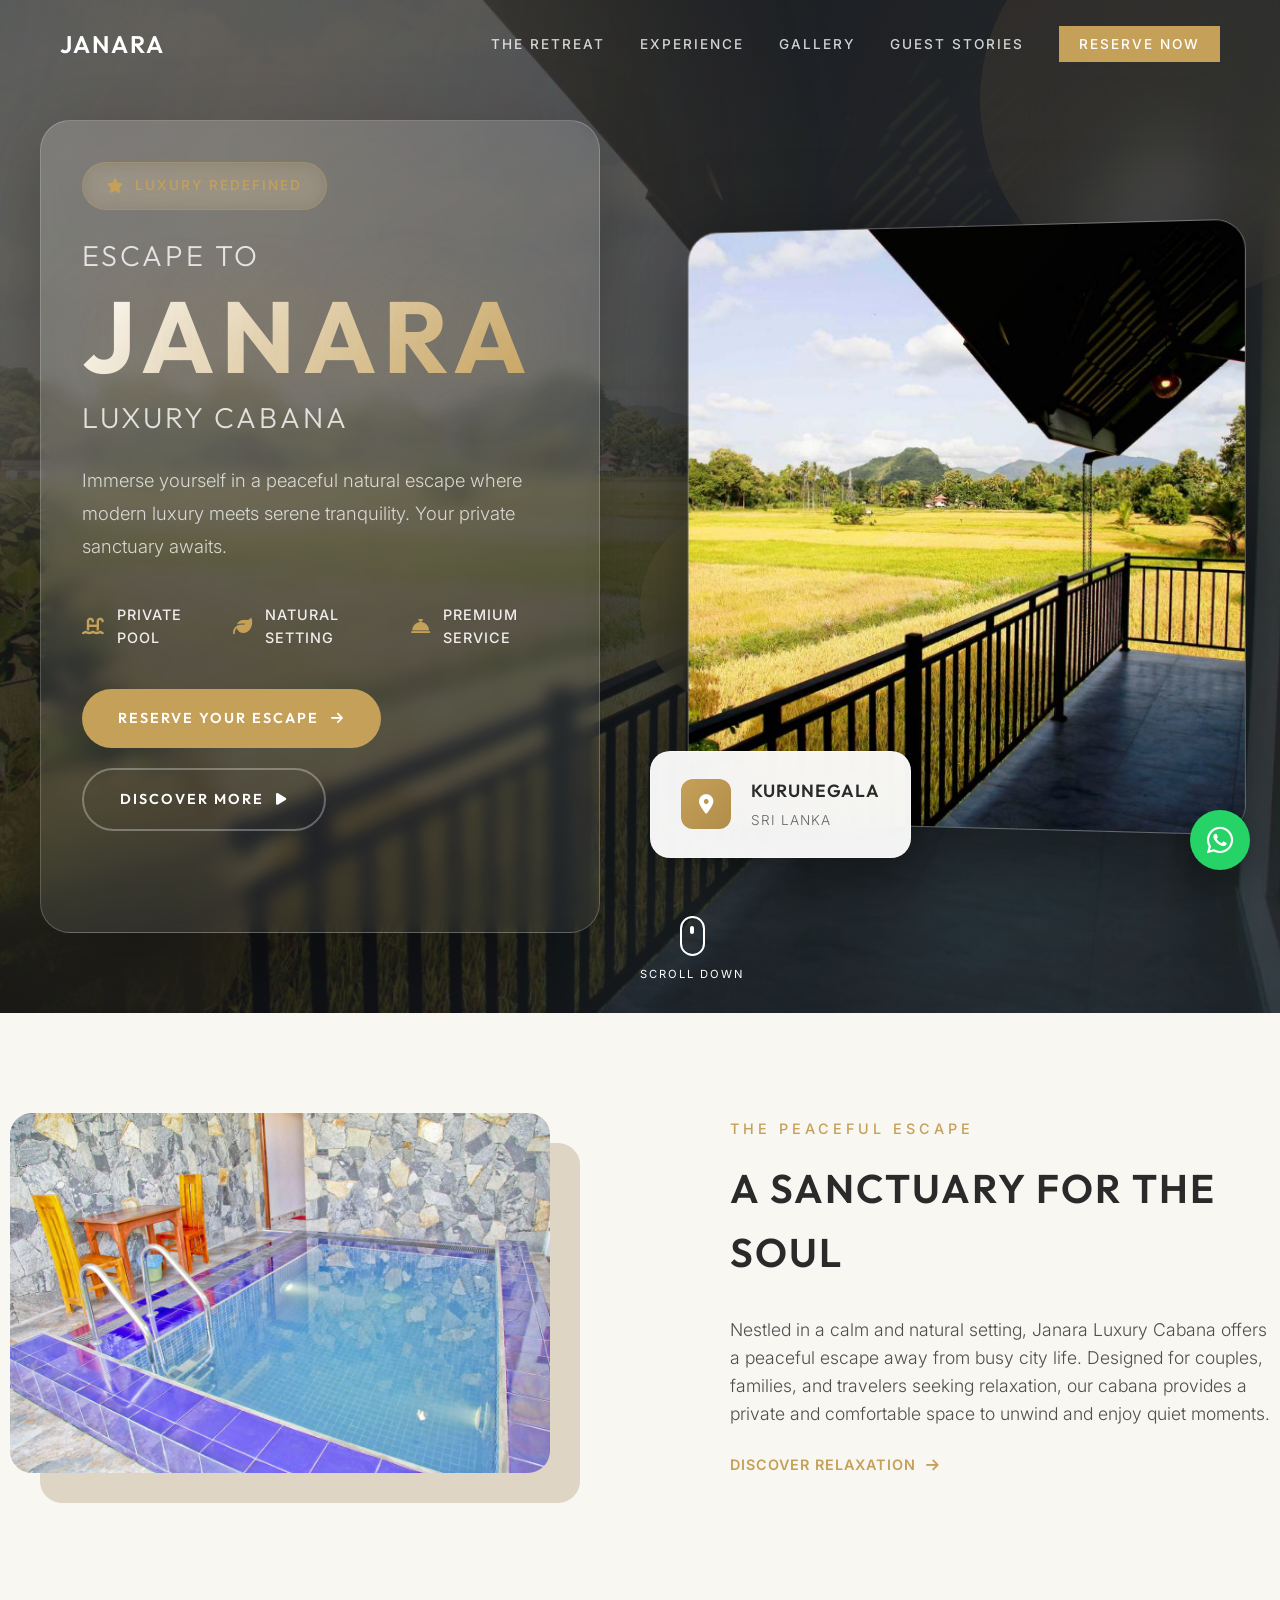
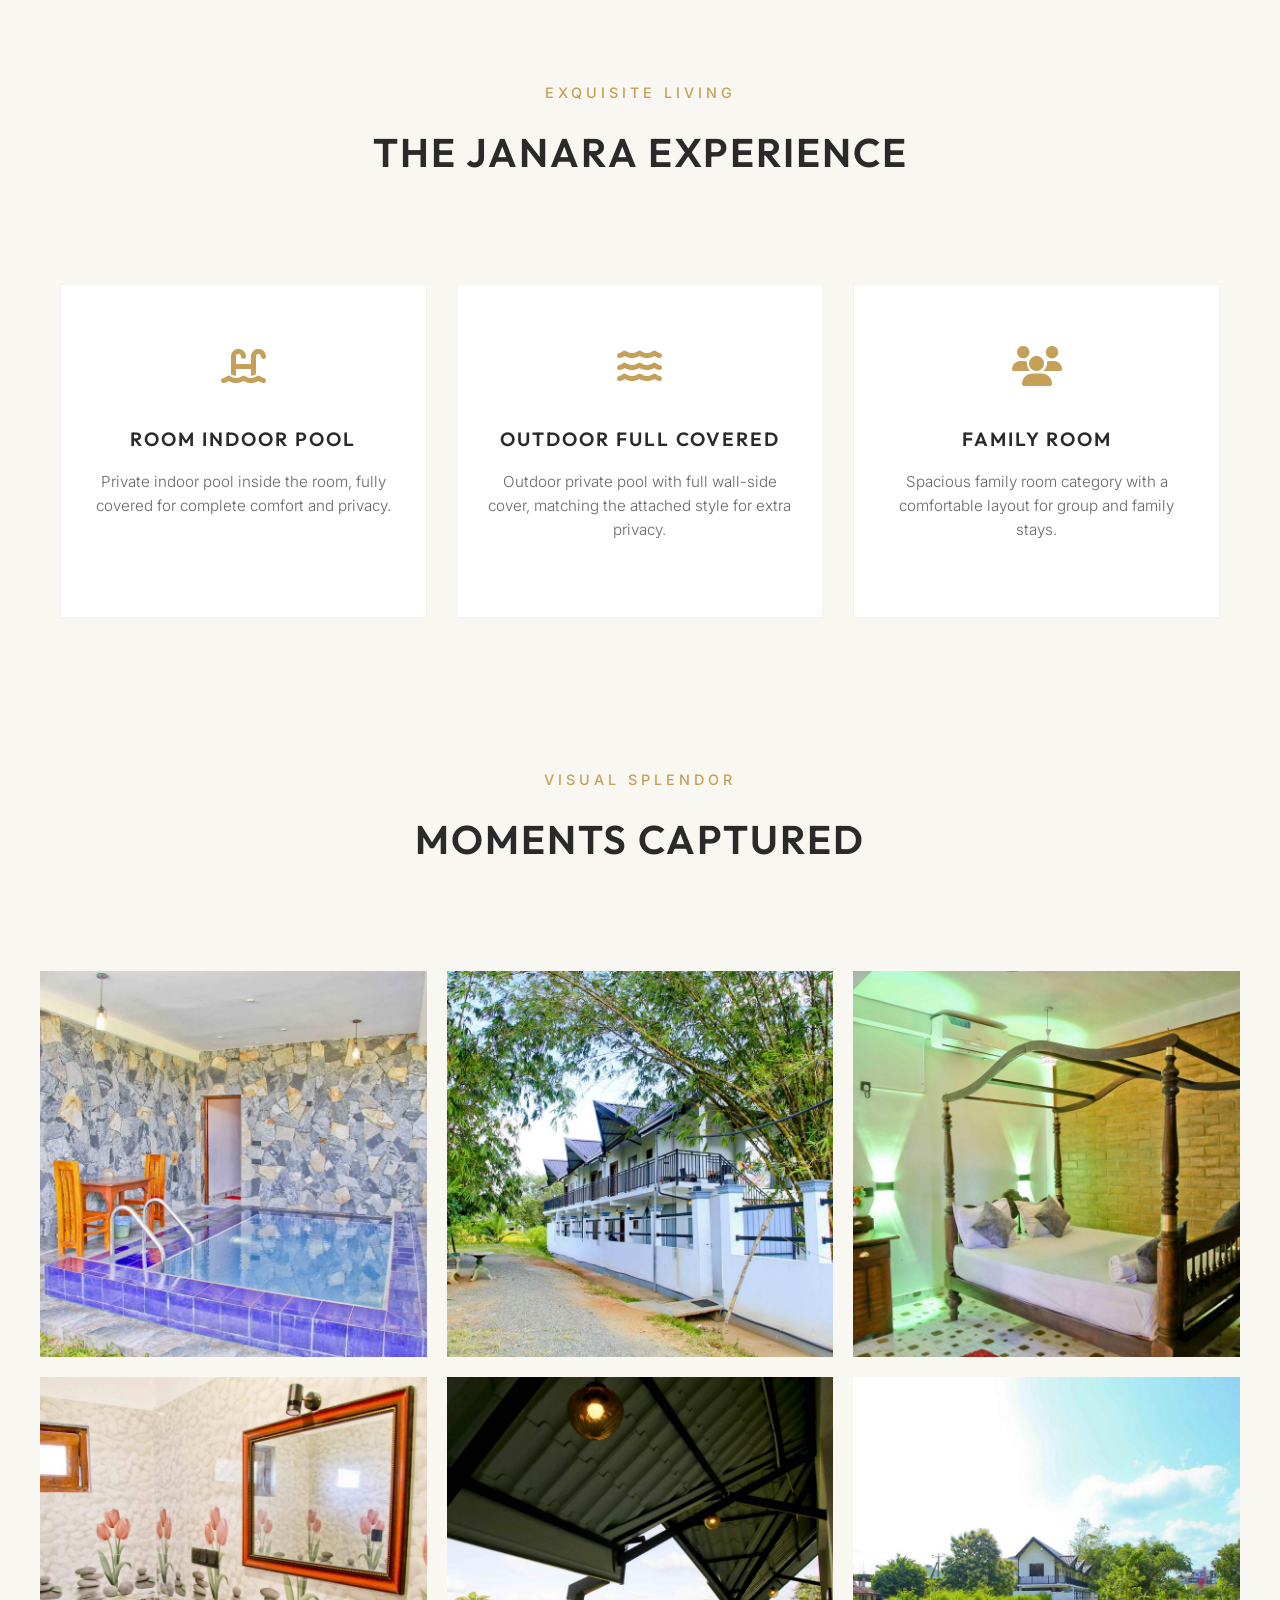
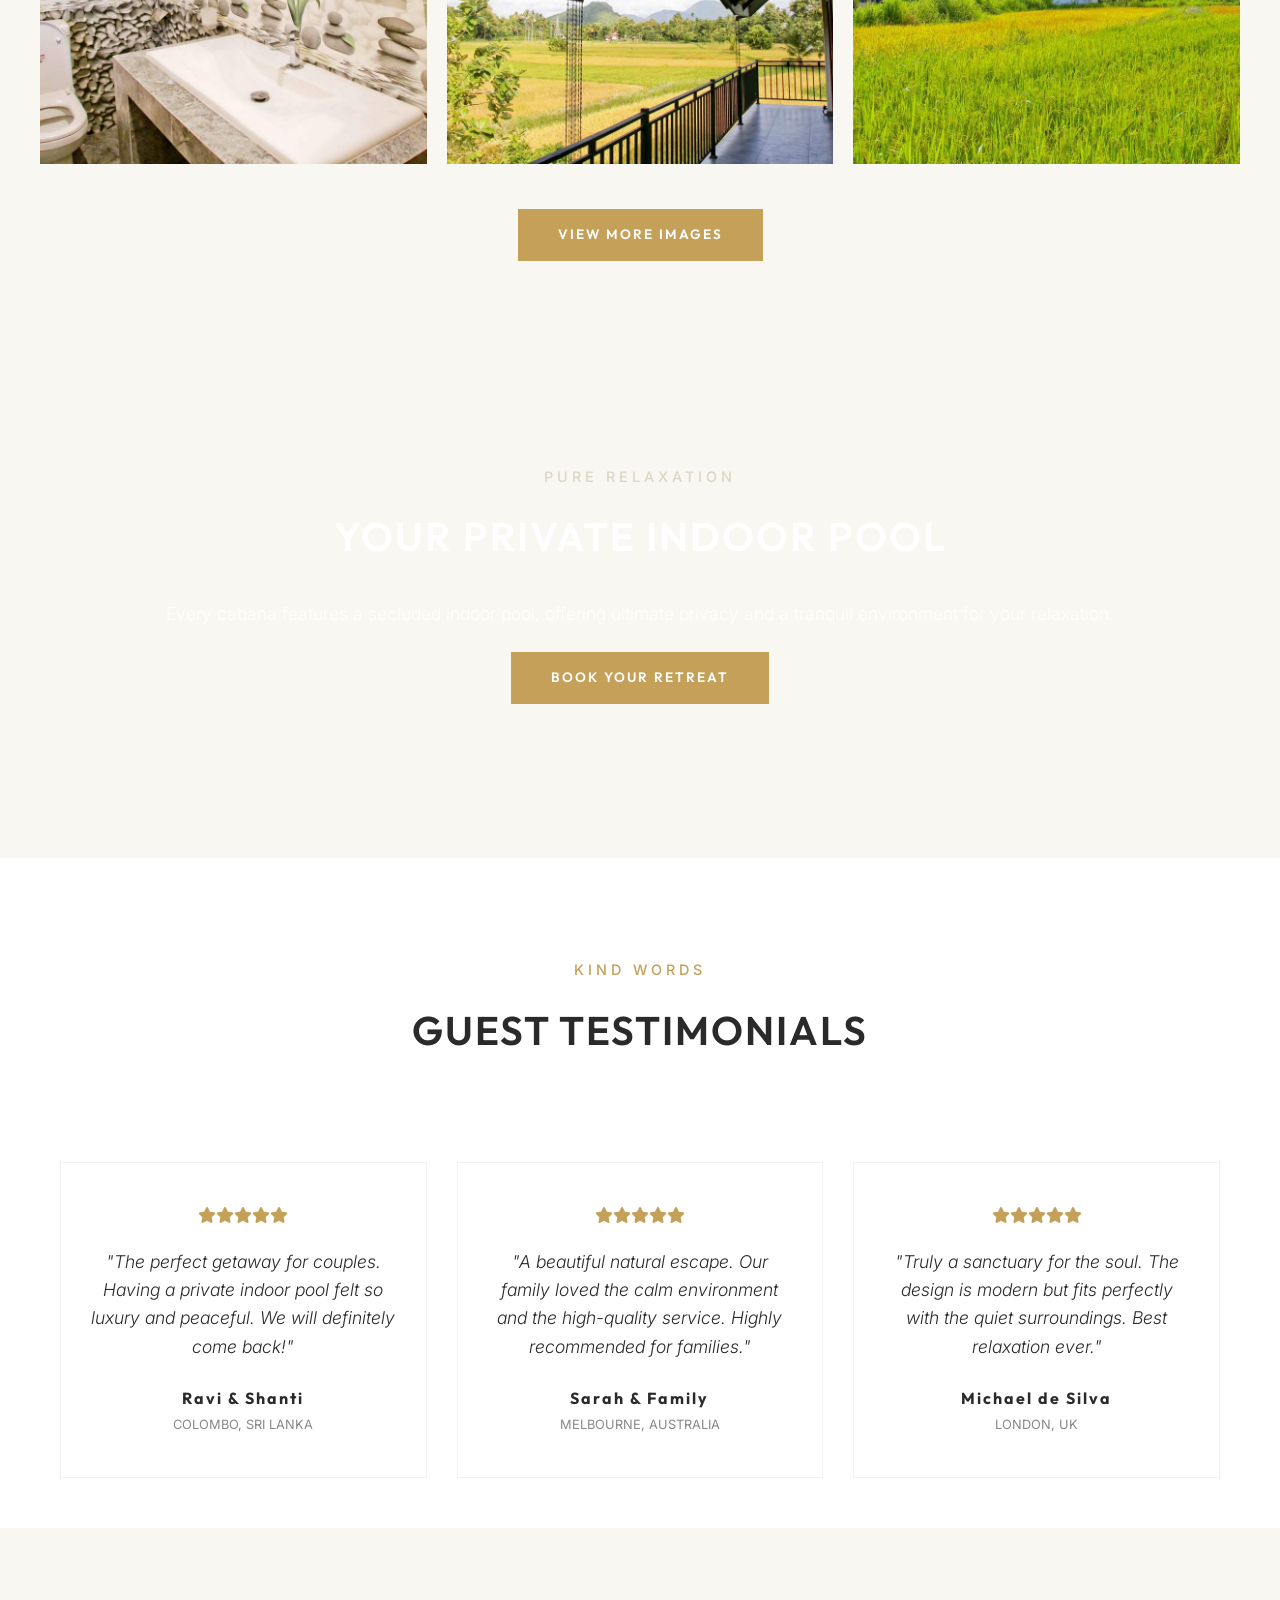
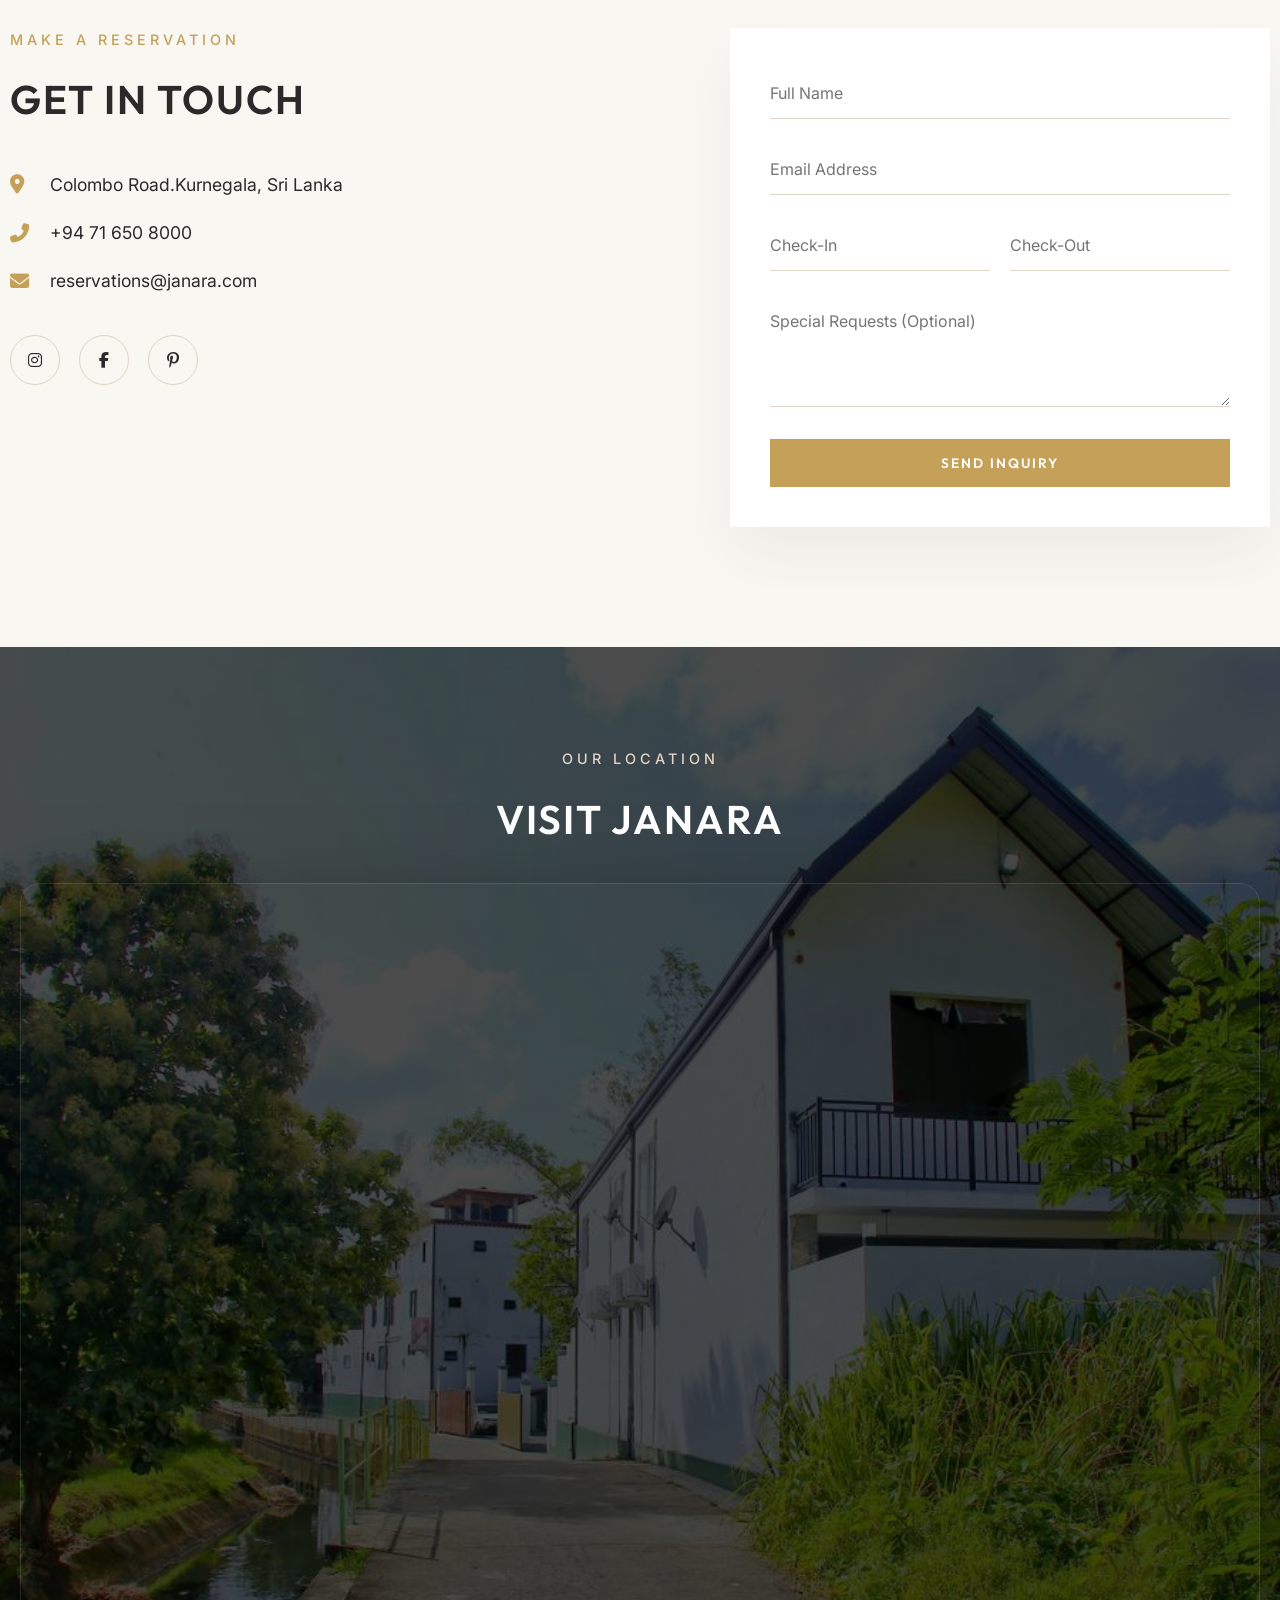
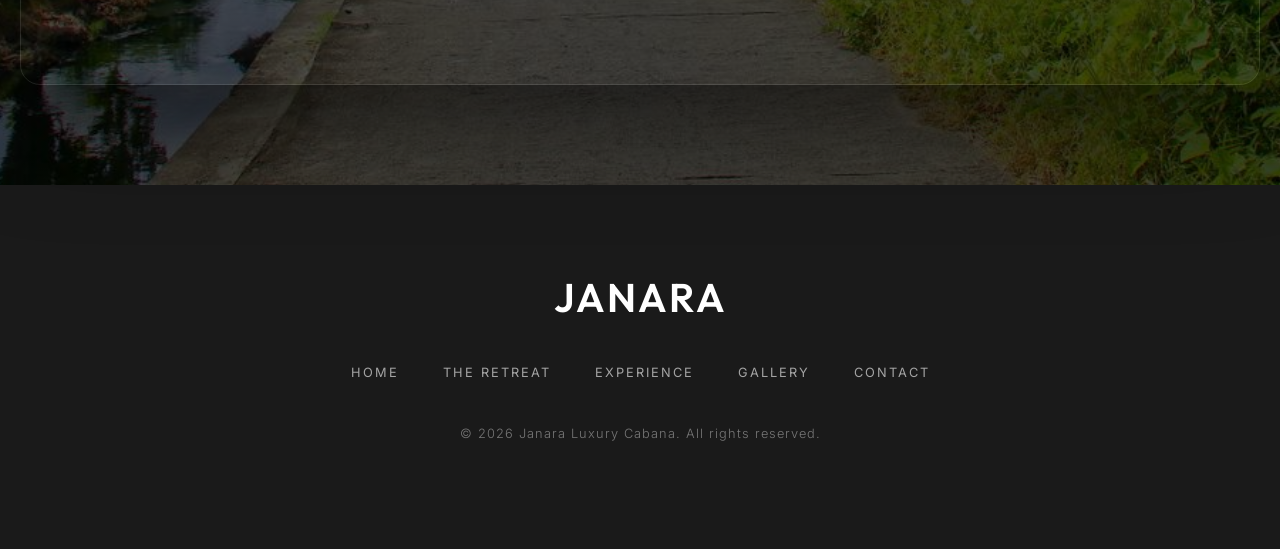
==== commit 654ea8f6: "Refine mobile hero sizing and responsive layout" ====
--- a/index.html
+++ b/index.html
@@ -396,7 +396,7 @@
                 <a href="#gallery">Gallery</a>
                 <a href="#contact">Contact</a>
             </div>
-            <p class="copyright">&copy; 2026 Janara Luxury Cabana. All rights reserved. Crafted for elegance.</p>
+            <p class="copyright">&copy; 2026 Janara Luxury Cabana. All rights reserved.</p>
         </div>
     </footer>
 
--- a/style.css
+++ b/style.css
@@ -800,6 +800,69 @@
     width: 100%;
     height: auto;
     box-shadow: 30px 30px 0 var(--accent);
+    border-radius: 22px;
+}
+
+.about-text p {
+    color: #4e4e4e;
+}
+
+.about-highlights {
+    display: flex;
+    flex-wrap: wrap;
+    gap: 12px;
+    margin-bottom: 26px;
+}
+
+.about-highlights span {
+    display: inline-flex;
+    align-items: center;
+    gap: 8px;
+    background: white;
+    border: 1px solid rgba(197, 160, 89, 0.25);
+    color: var(--text-dark);
+    padding: 8px 14px;
+    border-radius: 999px;
+    font-size: 0.82rem;
+    letter-spacing: 0.6px;
+    text-transform: uppercase;
+    font-weight: 500;
+}
+
+.about-highlights i {
+    color: var(--primary);
+    font-size: 0.75rem;
+}
+
+.about-stats {
+    display: grid;
+    grid-template-columns: repeat(3, minmax(0, 1fr));
+    gap: 14px;
+    margin-bottom: 30px;
+}
+
+.about-stat-card {
+    background: linear-gradient(140deg, rgba(197, 160, 89, 0.12), rgba(255, 255, 255, 0.95));
+    border: 1px solid rgba(197, 160, 89, 0.25);
+    border-radius: 16px;
+    padding: 16px 14px;
+}
+
+.about-stat-card strong {
+    display: block;
+    font-family: var(--font-heading);
+    font-size: 1.05rem;
+    letter-spacing: 0.8px;
+    color: #9a7737;
+}
+
+.about-stat-card span {
+    display: block;
+    margin-top: 4px;
+    color: #555;
+    font-size: 0.78rem;
+    text-transform: uppercase;
+    letter-spacing: 1px;
 }
 
 .link-more {
@@ -1466,3 +1529,342 @@
         bottom: 80px;
     }
 }
+
+/* Global responsive refinements */
+img,
+iframe {
+    max-width: 100%;
+}
+
+@media (max-width: 1199px) {
+    .container-full {
+        padding: 0 28px;
+    }
+
+    .about-grid,
+    .contact-grid {
+        gap: 48px;
+    }
+
+    .gallery-grid,
+    .testimonial-grid {
+        grid-template-columns: repeat(2, 1fr);
+    }
+
+    .map-wrapper iframe {
+        height: 560px !important;
+    }
+}
+
+@media (max-width: 991px) {
+    .container-full {
+        padding: 0 22px;
+    }
+
+    .section-header h2 {
+        margin-bottom: 1.2rem;
+    }
+
+    .gallery-page-header {
+        padding: 120px 0 60px;
+    }
+
+    .pool-content p {
+        margin-left: auto;
+        margin-right: auto;
+        max-width: 680px;
+    }
+
+    .contact-form {
+        padding: 32px 28px;
+    }
+
+    .map-wrapper iframe {
+        height: 460px !important;
+    }
+}
+
+@media (max-width: 768px) {
+    .container,
+    .container-full {
+        padding-left: 16px;
+        padding-right: 16px;
+    }
+
+    .nav-container {
+        padding: 0 16px;
+    }
+
+    .subtitle {
+        letter-spacing: 2px;
+    }
+
+    .hero {
+        min-height: auto;
+    }
+
+    .hero-scroll-indicator {
+        display: none;
+    }
+
+    .hero-info-card {
+        width: 100%;
+        max-width: 360px;
+        margin-left: auto;
+        margin-right: auto;
+    }
+
+    .gallery-page-header {
+        padding: 110px 0 50px;
+    }
+
+    .gallery-overlay span {
+        font-size: 0.8rem;
+        letter-spacing: 2px;
+        text-align: center;
+        padding: 0 12px;
+    }
+
+    .contact-list li {
+        align-items: flex-start;
+    }
+
+    .map-wrapper {
+        border-radius: 14px;
+    }
+
+    .map-wrapper iframe {
+        height: 360px !important;
+    }
+}
+
+@media (max-width: 576px) {
+    .btn {
+        letter-spacing: 1px;
+        padding: 14px 20px;
+    }
+
+    .hero-title-main {
+        font-size: clamp(2rem, 10vw, 2.5rem);
+        letter-spacing: 2px;
+    }
+
+    .hero-title-line {
+        font-size: 1.05rem;
+        letter-spacing: 2px;
+    }
+
+    .exp-card,
+    .testimonial-card {
+        padding: 28px 18px;
+    }
+
+    .contact-form {
+        padding: 24px 18px;
+    }
+
+    .gallery-grid,
+    .testimonial-grid {
+        grid-template-columns: 1fr;
+    }
+
+    .map-wrapper iframe {
+        height: 300px !important;
+    }
+}
+
+/* Modern hero refresh with scroll-linked motion */
+.hero {
+    --hero-progress: 0;
+    --hero-parallax-y: 0px;
+    --hero-fade: 1;
+    --hero-image-tilt: 0deg;
+    isolation: isolate;
+    background:
+        linear-gradient(120deg, rgba(10, 12, 15, 0.82), rgba(32, 36, 42, 0.7)),
+        radial-gradient(circle at 14% 18%, rgba(255, 255, 255, 0.3), transparent 48%),
+        radial-gradient(circle at 82% 78%, rgba(198, 205, 212, 0.2), transparent 55%),
+        url('images/hero-image.jpg') center center / cover no-repeat;
+}
+
+.hero::before {
+    content: '';
+    position: absolute;
+    inset: -20% -10% auto -10%;
+    height: 70%;
+    background: linear-gradient(100deg, rgba(255, 255, 255, 0.22), rgba(211, 215, 220, 0.08), rgba(128, 136, 146, 0.16));
+    filter: blur(50px);
+    transform: translate3d(0, calc(var(--hero-parallax-y) * -0.2), 0);
+    pointer-events: none;
+    z-index: 0;
+}
+
+.hero-overlay {
+    opacity: calc(0.95 - (var(--hero-progress) * 0.35));
+    transition: opacity 0.25s linear;
+}
+
+.hero-decoration {
+    transform: translate3d(0, calc(var(--hero-parallax-y) * -0.35), 0);
+    transition: transform 0.15s linear;
+}
+
+.hero-left {
+    position: relative;
+    background: linear-gradient(155deg, rgba(255, 255, 255, 0.18), rgba(255, 255, 255, 0.05));
+    border: 1px solid rgba(255, 255, 255, 0.2);
+    border-radius: 30px;
+    padding: clamp(24px, 3.2vw, 44px);
+    box-shadow: 0 20px 80px rgba(0, 0, 0, 0.28);
+    backdrop-filter: blur(8px);
+    transform: translate3d(0, calc(var(--hero-parallax-y) * -0.12), 0);
+    opacity: var(--hero-fade);
+    transition: transform 0.15s linear, opacity 0.2s linear;
+}
+
+.hero-right {
+    transform: translate3d(0, calc(var(--hero-parallax-y) * 0.12), 0);
+    transition: transform 0.15s linear;
+}
+
+.hero-image-card {
+    border: 1px solid rgba(255, 255, 255, 0.28);
+    box-shadow: 0 25px 90px rgba(0, 0, 0, 0.5);
+}
+
+.hero-image-card img {
+    transform: scale(calc(1 + (var(--hero-progress) * 0.05)));
+    transform-origin: center center;
+    transition: transform 0.25s linear;
+}
+
+.hero-info-card {
+    border: 1px solid rgba(255, 255, 255, 0.35);
+    box-shadow: 0 15px 55px rgba(0, 0, 0, 0.25);
+}
+
+.hero-title-main {
+    font-size: clamp(3rem, 10vw, 6.3rem);
+}
+
+@media (min-width: 992px) {
+    .hero-image-wrapper {
+        transform: perspective(1100px) rotateY(-6deg) rotateX(var(--hero-image-tilt));
+        transform-style: preserve-3d;
+        transition: transform 0.2s linear;
+    }
+}
+
+@media (max-width: 991px) {
+    .hero::before,
+    .hero-decoration,
+    .hero-left,
+    .hero-right {
+        transform: none;
+    }
+
+    .hero-left {
+        opacity: 1;
+    }
+}
+
+@media (prefers-reduced-motion: reduce) {
+    .hero::before,
+    .hero-decoration,
+    .hero-left,
+    .hero-right,
+    .hero-image-wrapper,
+    .hero-image-card img {
+        transform: none !important;
+        transition: none !important;
+    }
+}
+
+@media (max-width: 991px) {
+    .about-stats {
+        grid-template-columns: repeat(2, minmax(0, 1fr));
+    }
+}
+
+@media (max-width: 480px) {
+    .about-highlights {
+        gap: 10px;
+    }
+
+    .about-highlights span {
+        width: 100%;
+        justify-content: center;
+    }
+
+    .about-stats {
+        grid-template-columns: 1fr;
+    }
+}
+
+/* Final mobile override: keep hero compact on phones */
+@media (max-width: 768px) {
+    .hero {
+        padding: 88px 0 36px;
+    }
+
+    .hero-container {
+        gap: 28px;
+    }
+
+    .hero-left {
+        padding: 18px;
+    }
+
+    .hero-badge {
+        margin-bottom: 14px;
+        padding: 8px 14px;
+    }
+
+    .hero-title {
+        margin-bottom: 12px;
+    }
+
+    .hero-description {
+        margin-bottom: 18px;
+    }
+
+    .hero-features {
+        margin-bottom: 18px;
+        gap: 10px;
+    }
+
+    .hero-btns {
+        margin-bottom: 0;
+        gap: 10px;
+    }
+
+    .btn-hero {
+        padding: 12px 18px;
+    }
+
+    .hero-image-card img {
+        height: 250px;
+    }
+}
+
+@media (max-width: 480px) {
+    .hero {
+        padding: 82px 0 28px;
+    }
+
+    .hero-container {
+        gap: 22px;
+    }
+
+    .hero-left {
+        padding: 16px;
+    }
+
+    .hero-features {
+        display: none;
+    }
+
+    .hero-image-card img {
+        height: 210px;
+    }
+}
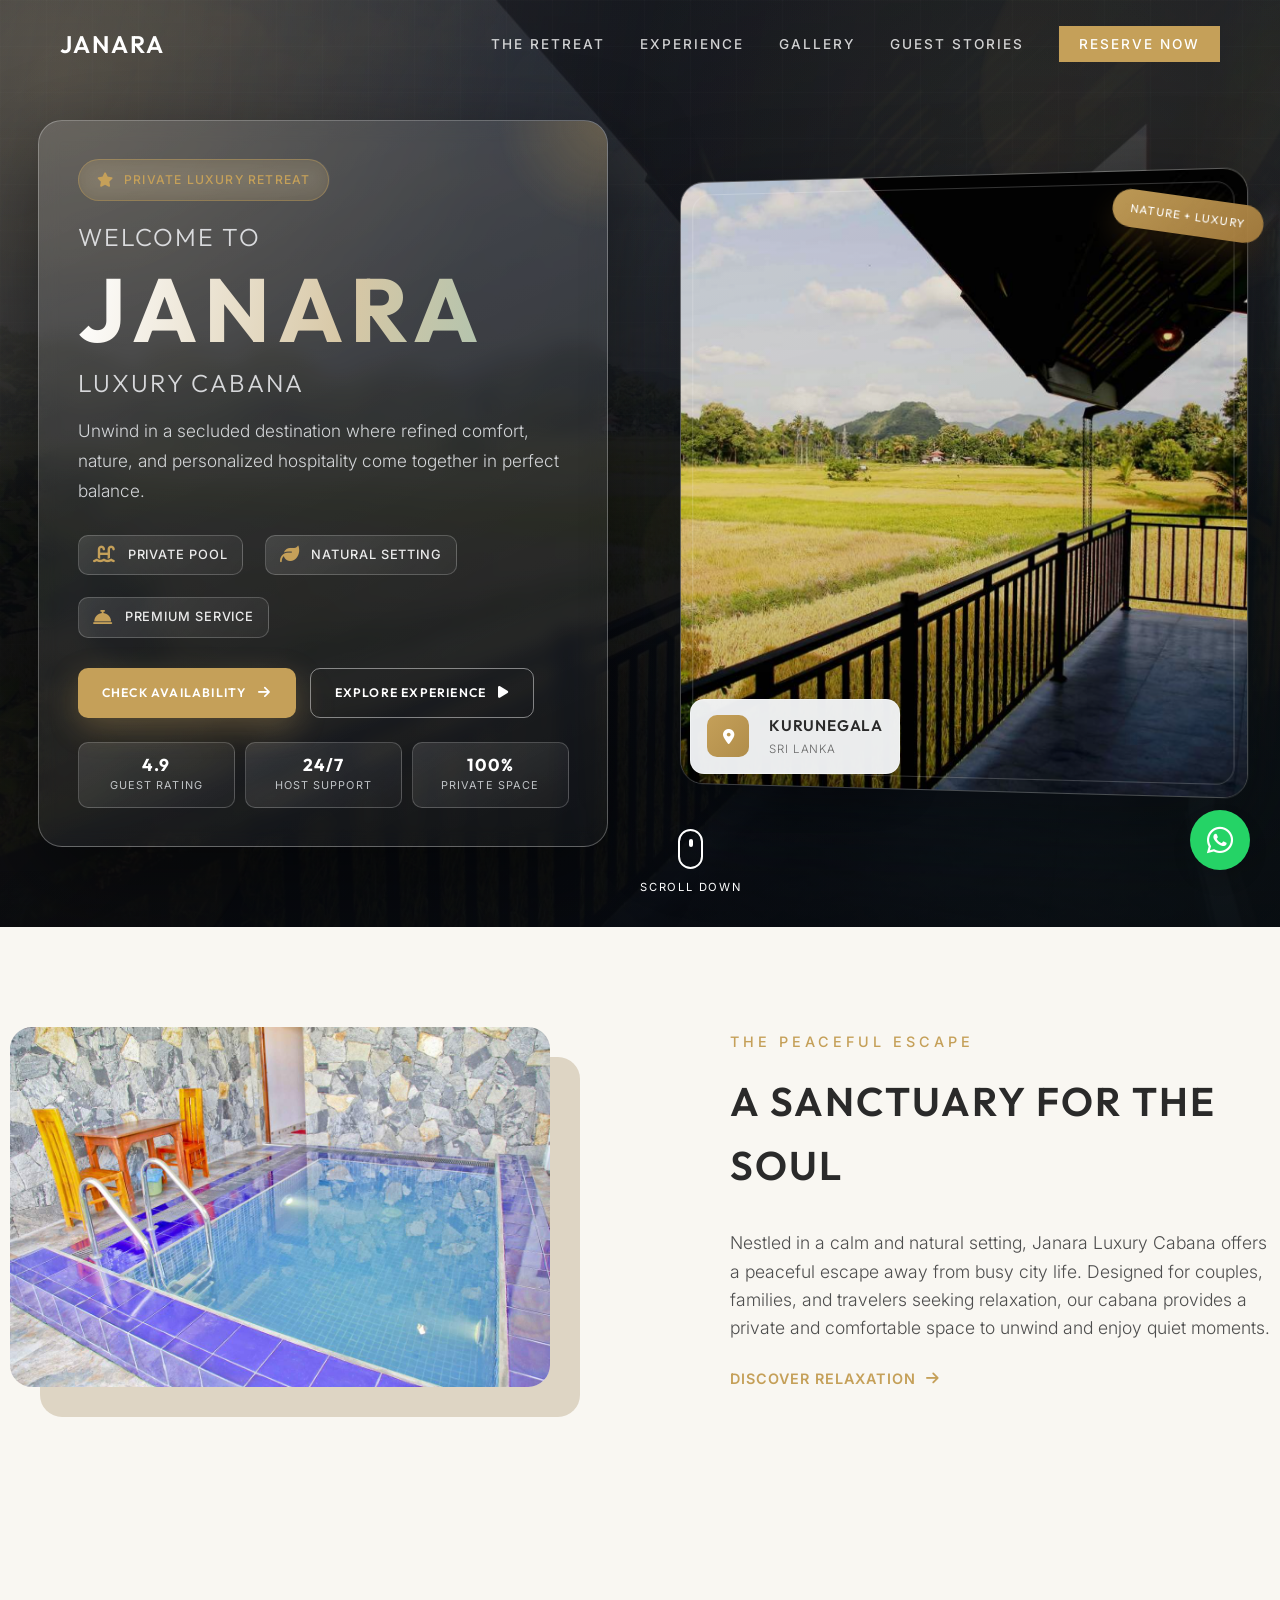
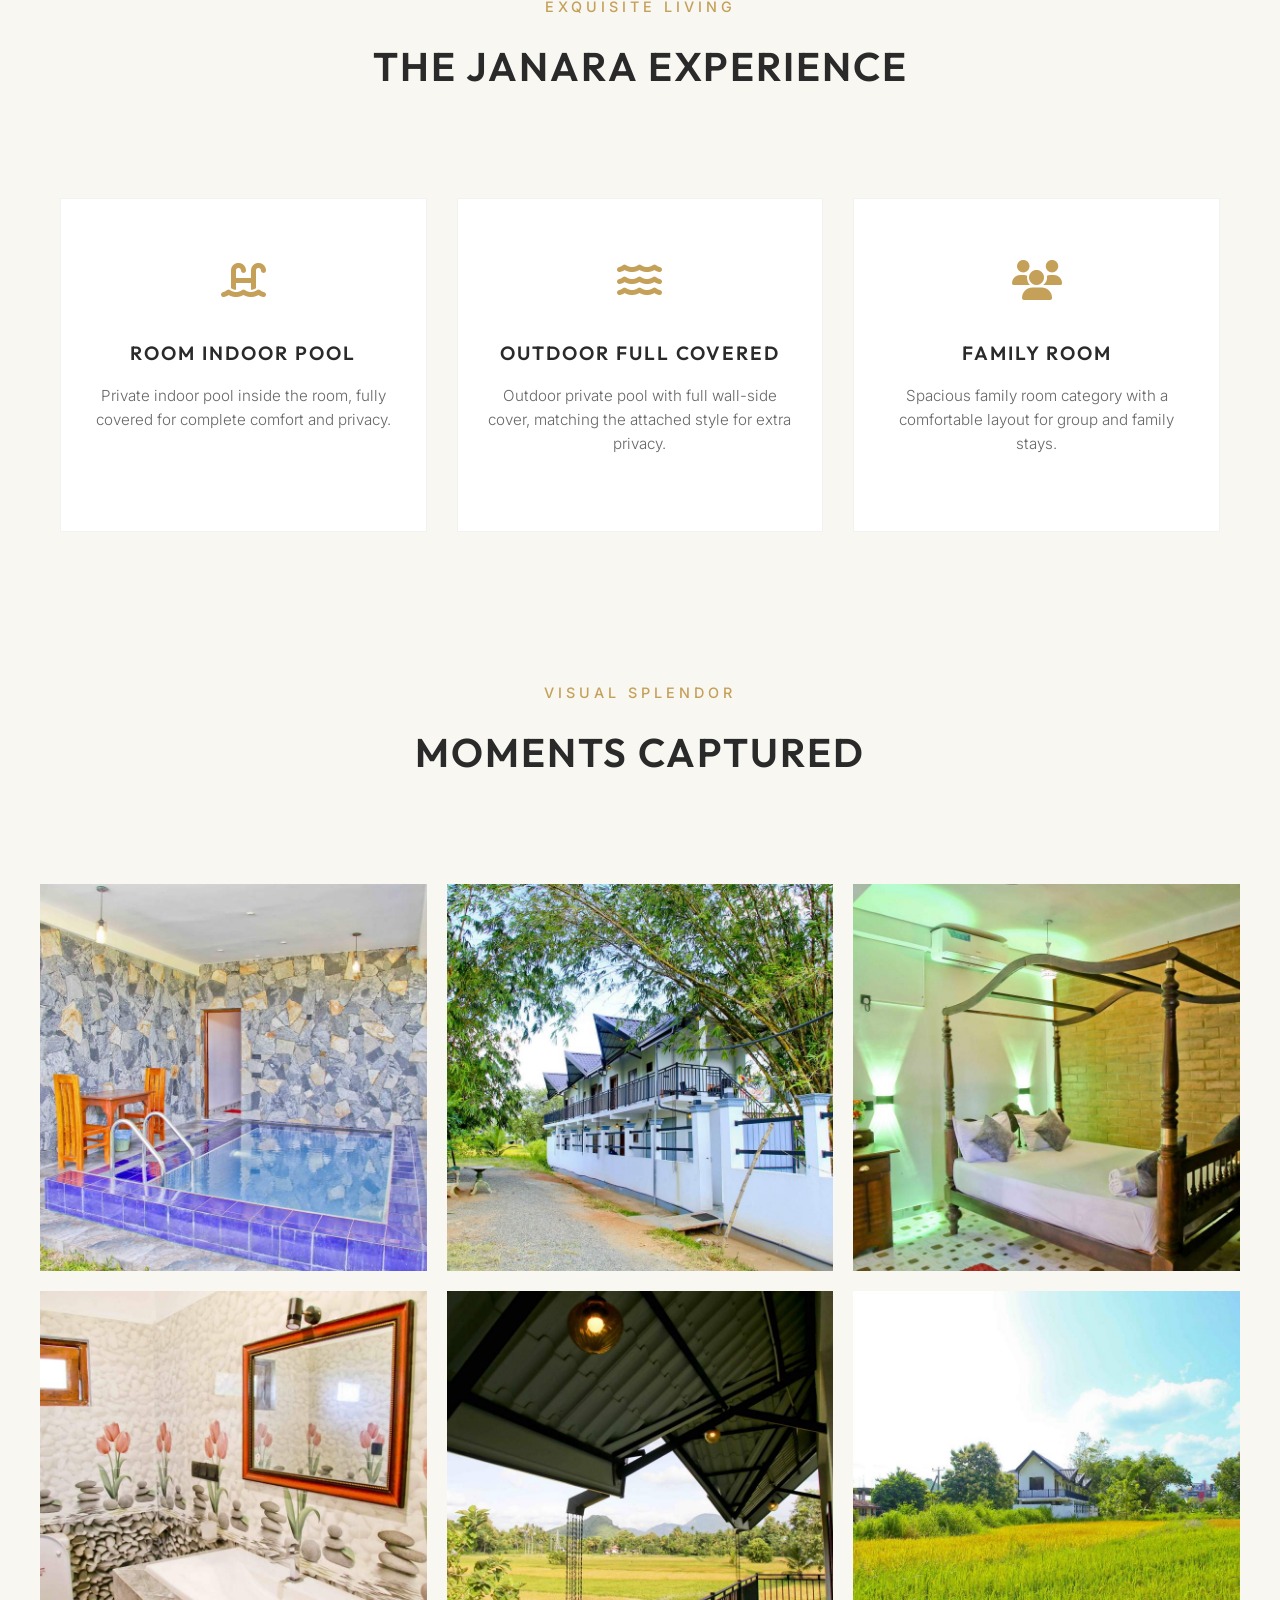
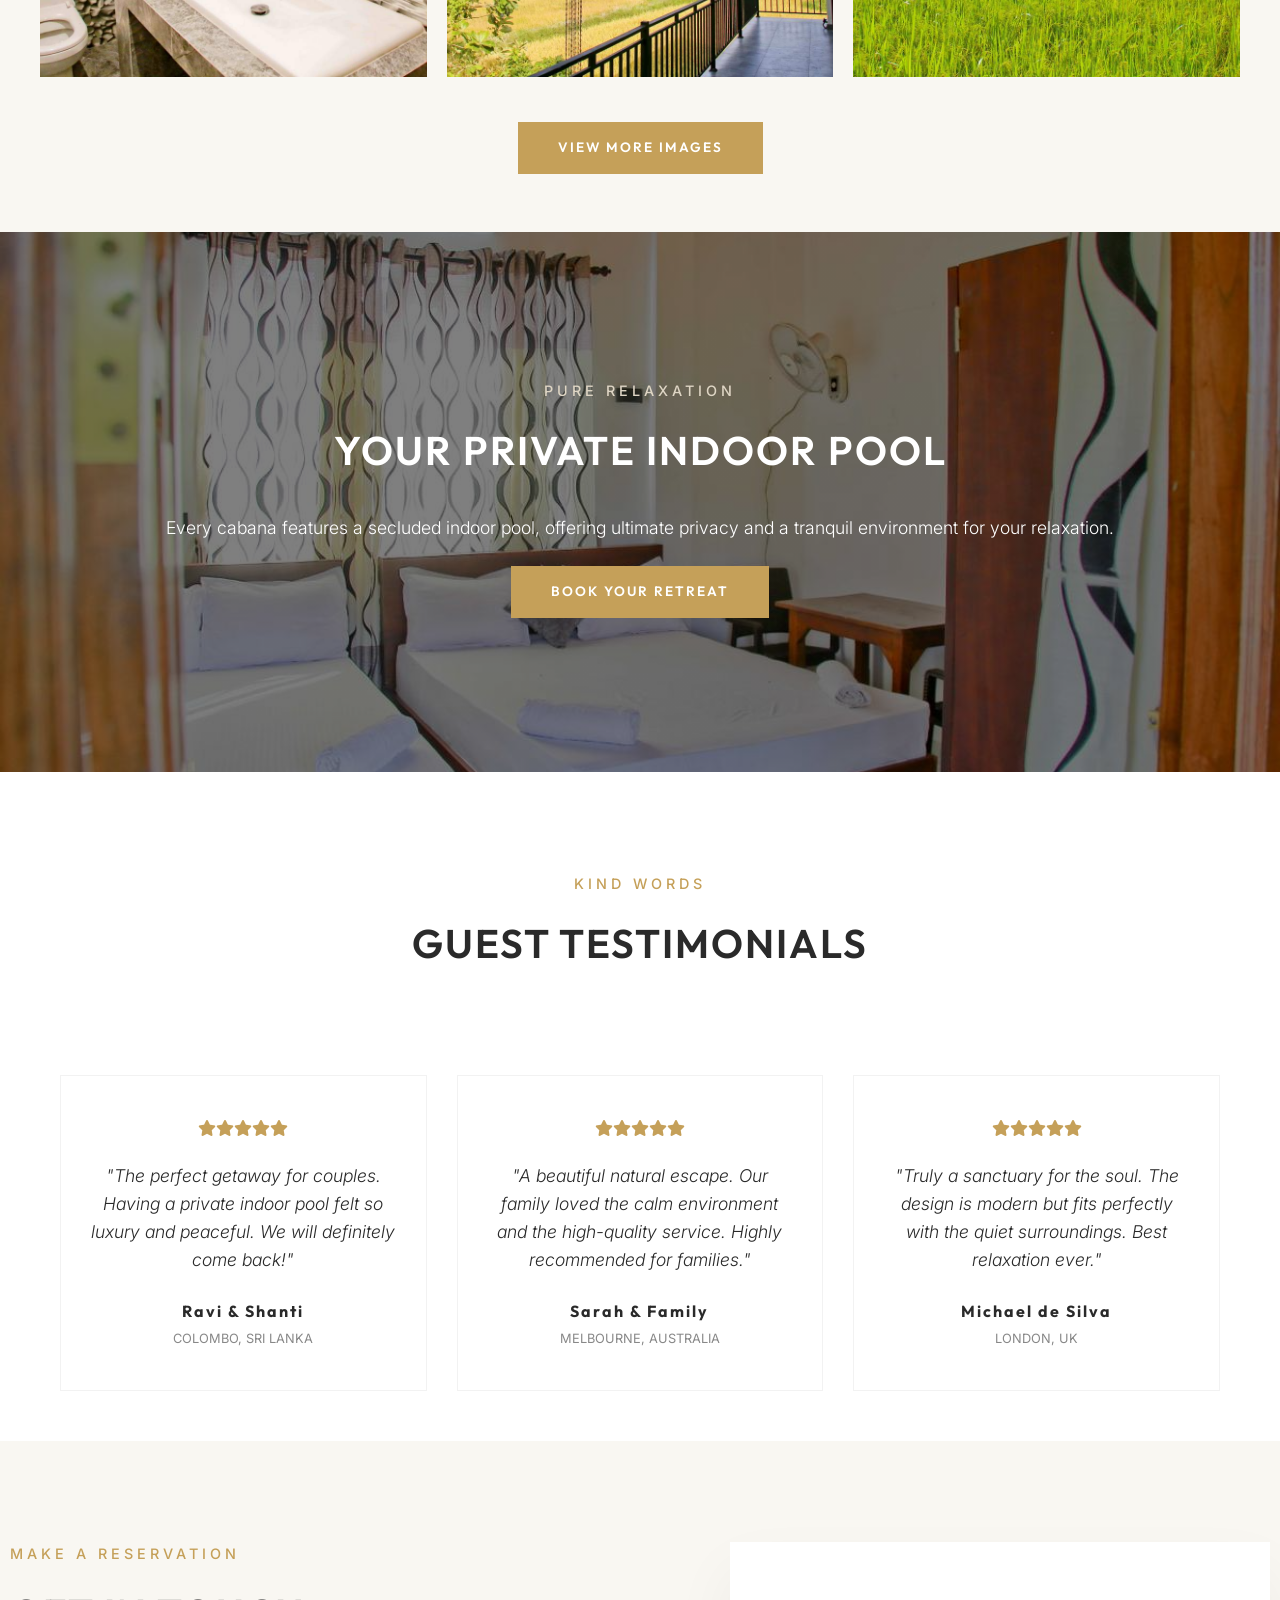
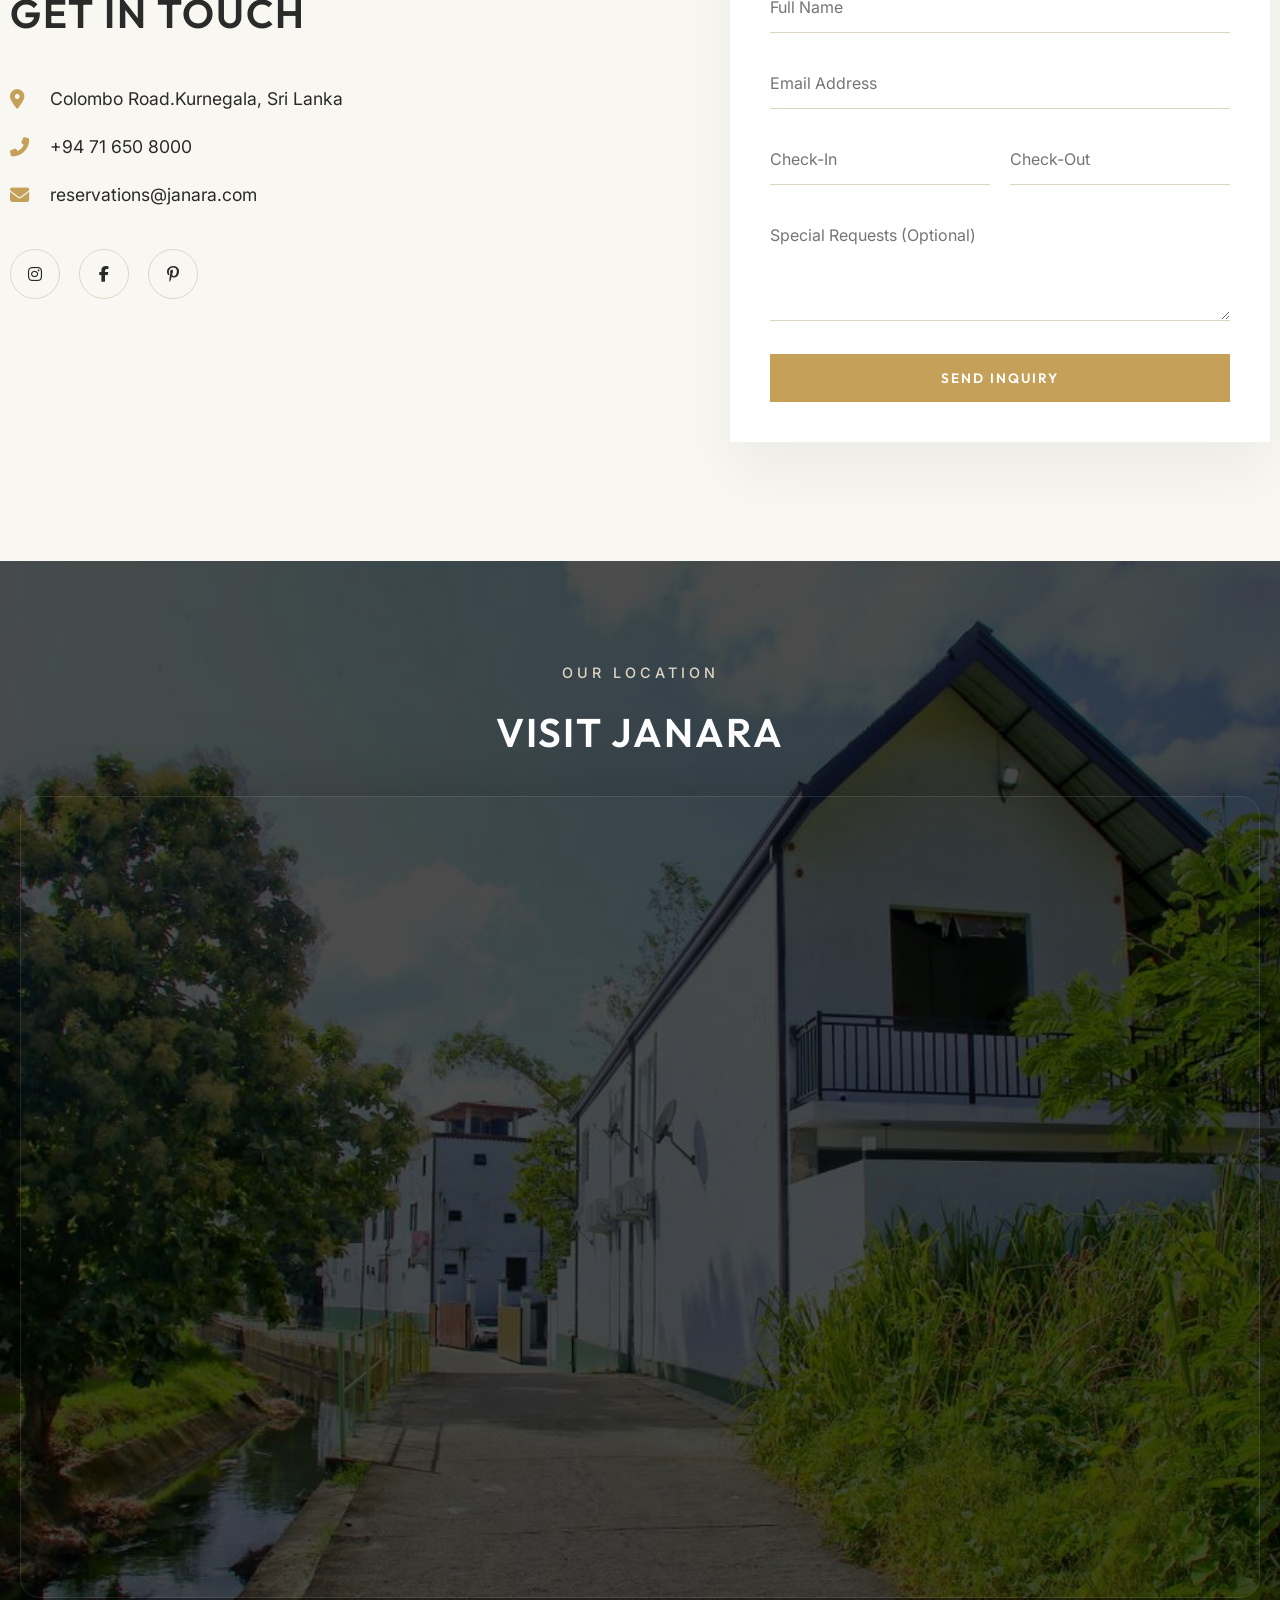
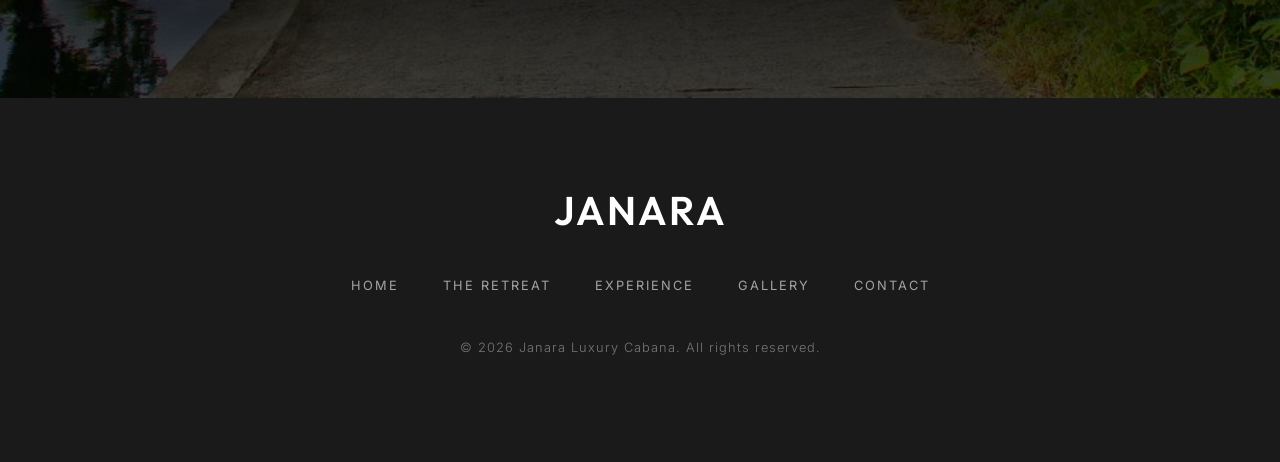
==== commit 2237c017: "Add files via upload" ====
--- a/index.html
+++ b/index.html
@@ -1,405 +1,424 @@
-<!DOCTYPE html>
-<html lang="en">
-
-<head>
-    <meta charset="UTF-8">
-    <meta name="viewport" content="width=device-width, initial-scale=1.0">
-    <meta name="description"
-        content="Janara Luxury Cabana - Experience the ultimate tropical luxury resort. Private cabanas, gourmet dining, and serene relaxation.">
-    <title>Janara Luxury Cabana | Premium Tropical Resort</title>
-
-    <!-- Google Fonts -->
-    <link rel="preconnect" href="https://fonts.googleapis.com">
-    <link rel="preconnect" href="https://fonts.gstatic.com" crossorigin>
-    <link
-        href="https://fonts.googleapis.com/css2?family=Inter:wght@300;400;500&family=Outfit:wght@300;400;600&display=swap"
-        rel="stylesheet">
-
-    <!-- Font Awesome for Icons -->
-    <link rel="stylesheet" href="https://cdnjs.cloudflare.com/ajax/libs/font-awesome/6.4.0/css/all.min.css">
-
-    <script>
-        document.documentElement.classList.add('js');
-    </script>
-
-    <!-- Base Stylesheet -->
-    <link rel="stylesheet" href="style.css">
-    <link rel="preload" as="image" href="images/hero-image.jpg">
-</head>
-
-<body>
-
-    <!-- Scroll to Top Button -->
-    <button id="scrollToTop" title="Go to top"><i class="fas fa-chevron-up"></i></button>
-
-    <!-- WhatsApp Floating Button -->
-    <a href="https://wa.me/yournumber" class="whatsapp-float" target="_blank" aria-label="Book via WhatsApp">
-        <i class="fab fa-whatsapp"></i>
-    </a>
-
-    <!-- Navigation -->
-    <nav class="navbar" id="navbar">
-        <div class="nav-container">
-            <a href="#" class="logo">JANARA</a>
-
-            <div class="nav-toggle" id="navToggle">
-                <span></span>
-                <span></span>
-                <span></span>
-            </div>
-
-            <ul class="nav-links" id="navLinks">
-                <li><a href="#about">The Retreat</a></li>
-                <li><a href="#experience">Experience</a></li>
-                <li><a href="#gallery">Gallery</a></li>
-                <li><a href="#reviews">Guest Stories</a></li>
-                <li><a href="#contact" class="btn-nav">Reserve Now</a></li>
-            </ul>
-        </div>
-    </nav>
-
-    <!-- Hero Section -->
-    <header class="hero" id="home">
-        <div class="hero-overlay"></div>
-
-        <!-- Floating Decorative Elements -->
-        <div class="hero-decoration">
-            <div class="floating-circle circle-1"></div>
-            <div class="floating-circle circle-2"></div>
-            <div class="floating-circle circle-3"></div>
-        </div>
-
-        <div class="hero-container">
-            <!-- Left Content -->
-            <div class="hero-left">
+<!DOCTYPE html>
+<html lang="en">
+
+<head>
+    <meta charset="UTF-8">
+    <meta name="viewport" content="width=device-width, initial-scale=1.0">
+    <meta name="description"
+        content="Janara Luxury Cabana - Experience the ultimate tropical luxury resort. Private cabanas, gourmet dining, and serene relaxation.">
+    <title>Janara Luxury Cabana | Premium Tropical Resort</title>
+
+    <!-- Google Fonts -->
+    <link rel="preconnect" href="https://fonts.googleapis.com">
+    <link rel="preconnect" href="https://fonts.gstatic.com" crossorigin>
+    <link
+        href="https://fonts.googleapis.com/css2?family=Inter:wght@300;400;500&family=Outfit:wght@300;400;600&display=swap"
+        rel="stylesheet">
+
+    <!-- Font Awesome for Icons -->
+    <link rel="stylesheet" href="https://cdnjs.cloudflare.com/ajax/libs/font-awesome/6.4.0/css/all.min.css">
+
+    <script>
+        document.documentElement.classList.add('js');
+    </script>
+
+    <!-- Base Stylesheet -->
+    <link rel="stylesheet" href="style.css">
+    <link rel="preload" as="image" href="images/hero-image.jpg">
+</head>
+
+<body>
+
+    <!-- Scroll to Top Button -->
+    <button id="scrollToTop" title="Go to top"><i class="fas fa-chevron-up"></i></button>
+
+    <!-- WhatsApp Floating Button -->
+    <a href="https://wa.me/yournumber" class="whatsapp-float" target="_blank" aria-label="Book via WhatsApp">
+        <i class="fab fa-whatsapp"></i>
+    </a>
+
+    <!-- Navigation -->
+    <nav class="navbar" id="navbar">
+        <div class="nav-container">
+            <a href="#" class="logo">JANARA</a>
+
+            <div class="nav-toggle" id="navToggle">
+                <span></span>
+                <span></span>
+                <span></span>
+            </div>
+
+            <ul class="nav-links" id="navLinks">
+                <li><a href="#about">The Retreat</a></li>
+                <li><a href="#experience">Experience</a></li>
+                <li><a href="#gallery">Gallery</a></li>
+                <li><a href="#reviews">Guest Stories</a></li>
+                <li><a href="#contact" class="btn-nav">Reserve Now</a></li>
+            </ul>
+        </div>
+    </nav>
+
+    <!-- Hero Section -->
+    <header class="hero" id="home">
+        <div class="hero-overlay"></div>
+
+        <!-- Floating Decorative Elements -->
+        <div class="hero-decoration">
+            <div class="floating-circle circle-1"></div>
+            <div class="floating-circle circle-2"></div>
+            <div class="floating-circle circle-3"></div>
+        </div>
+
+        <div class="hero-container">
+            <!-- Left Content -->
+            <div class="hero-left">
                 <div class="hero-badge fade-in">
                     <i class="fas fa-star"></i>
-                    <span>Luxury Redefined</span>
+                    <span>Private Luxury Retreat</span>
                 </div>
                 <h1 class="hero-title fade-in">
-                    <span class="hero-title-line">Escape to</span>
+                    <span class="hero-title-line">Welcome to</span>
                     <span class="hero-title-main">JANARA</span>
                     <span class="hero-title-line">Luxury Cabana</span>
                 </h1>
                 <p class="hero-description fade-in">
-                    Immerse yourself in a peaceful natural escape where modern luxury meets serene tranquility.
-                    Your private sanctuary awaits.
+                    Unwind in a secluded destination where refined comfort, nature, and personalized hospitality come
+                    together in perfect balance.
                 </p>
-
-                <div class="hero-features fade-in">
-                    <div class="hero-feature">
-                        <i class="fas fa-swimming-pool"></i>
-                        <span>Private Pool</span>
-                    </div>
-                    <div class="hero-feature">
-                        <i class="fas fa-leaf"></i>
-                        <span>Natural Setting</span>
-                    </div>
-                    <div class="hero-feature">
-                        <i class="fas fa-concierge-bell"></i>
-                        <span>Premium Service</span>
-                    </div>
-                </div>
-
+
+                <div class="hero-features fade-in">
+                    <div class="hero-feature">
+                        <i class="fas fa-swimming-pool"></i>
+                        <span>Private Pool</span>
+                    </div>
+                    <div class="hero-feature">
+                        <i class="fas fa-leaf"></i>
+                        <span>Natural Setting</span>
+                    </div>
+                    <div class="hero-feature">
+                        <i class="fas fa-concierge-bell"></i>
+                        <span>Premium Service</span>
+                    </div>
+                </div>
+
                 <div class="hero-btns fade-in">
                     <a href="#contact" class="btn btn-primary btn-hero">
-                        <span>Reserve Your Escape</span>
+                        <span>Check Availability</span>
                         <i class="fas fa-arrow-right"></i>
                     </a>
                     <a href="#experience" class="btn btn-outline btn-hero">
-                        <span>Discover More</span>
+                        <span>Explore Experience</span>
                         <i class="fas fa-play"></i>
                     </a>
                 </div>
+
+                <div class="hero-metrics fade-in">
+                    <div class="hero-metric">
+                        <strong>4.9</strong>
+                        <span>Guest Rating</span>
+                    </div>
+                    <div class="hero-metric">
+                        <strong>24/7</strong>
+                        <span>Host Support</span>
+                    </div>
+                    <div class="hero-metric">
+                        <strong>100%</strong>
+                        <span>Private Space</span>
+                    </div>
+                </div>
             </div>
-
-            <!-- Right Visual -->
-            <div class="hero-right">
-                <div class="hero-image-wrapper fade-in">
-                    <div class="hero-image-card">
-                        <img src="images/hero-image.jpg" alt="Janara Luxury Cabana" loading="eager" fetchpriority="high"
-                            decoding="async" width="2000" height="1333" sizes="(max-width: 991px) 100vw, 50vw">
-                        <div class="hero-image-overlay"></div>
-                    </div>
-                    <!-- Floating Info Card -->
+
+            <!-- Right Visual -->
+            <div class="hero-right">
+                <div class="hero-image-wrapper fade-in">
+                    <div class="hero-image-card">
+                        <img src="images/hero-image.jpg" alt="Janara Luxury Cabana" loading="eager" fetchpriority="high"
+                            decoding="async" width="2000" height="1333" sizes="(max-width: 991px) 100vw, 50vw">
+                        <div class="hero-image-overlay"></div>
+                    </div>
+                    <!-- Floating Info Card -->
                     <div class="hero-info-card">
                         <div class="info-card-icon">
                             <i class="fas fa-map-marker-alt"></i>
                         </div>
-                        <div class="info-card-content">
-                            <h4>Kurunegala</h4>
+                        <div class="info-card-content">
+                            <h4>Kurunegala</h4>
                             <p>Sri Lanka</p>
                         </div>
+                    </div>
+
+                    <div class="hero-signature-tag">
+                        <span>Nature + Luxury</span>
                     </div>
                 </div>
             </div>
         </div>
-
-        <div class="hero-scroll-indicator">
-            <div class="mouse"></div>
-            <span>Scroll Down</span>
-        </div>
-    </header>
-
-    <!-- About Section -->
-    <section class="about section-padding" id="about">
-        <div class="container">
-            <div class="about-grid">
-                <div class="about-img reveal-left">
-                    <img src="images/about-pool.jpg" alt="Janara Luxury Private Pool" loading="lazy" decoding="async"
-                        width="1200" height="800" sizes="(max-width: 991px) 100vw, 50vw">
-                </div>
-                <div class="about-text reveal-right">
-                    <span class="subtitle">The Peaceful Escape</span>
-                    <h2>A Sanctuary for the Soul</h2>
-                    <p>Nestled in a calm and natural setting, Janara Luxury Cabana offers a peaceful escape away from
-                        busy city life. Designed for couples, families, and travelers seeking relaxation, our cabana
-                        provides a private and comfortable space to unwind and enjoy quiet moments.</p>
-                    <a href="#about" class="link-more">Discover relaxation <i class="fas fa-arrow-right"></i></a>
-                </div>
-            </div>
-        </div>
-    </section>
-
-    <!-- Facilities/Experience -->
-    <section class="experience section-padding" id="experience">
-        <div class="container">
-            <div class="section-header text-center">
-                <span class="subtitle">Exquisite Living</span>
-                <h2>The Janara Experience</h2>
-            </div>
-
-            <div class="experience-grid">
-                <div class="exp-card reveal-up">
-                    <div class="exp-icon">
-                        <i class="fas fa-swimming-pool"></i>
-                    </div>
-                    <h3>Room Indoor Pool</h3>
-                    <p>Private indoor pool inside the room, fully covered for complete comfort and privacy.</p>
-                </div>
-                <div class="exp-card reveal-up" style="transition-delay: 0.1s;">
-                    <div class="exp-icon">
-                        <i class="fas fa-water"></i>
-                    </div>
-                    <h3>Outdoor Full Covered</h3>
-                    <p>Outdoor private pool with full wall-side cover, matching the attached style for extra privacy.</p>
-                </div>
-                <div class="exp-card reveal-up" style="transition-delay: 0.2s;">
-                    <div class="exp-icon">
-                        <i class="fas fa-users"></i>
-                    </div>
-                    <h3>Family Room</h3>
-                    <p>Spacious family room category with a comfortable layout for group and family stays.</p>
-                </div>
-            </div>
-        </div>
-    </section>
-
-    <!-- Gallery Section -->
-    <section class="gallery section-padding" id="gallery">
-        <div class="container-full">
-            <div class="section-header text-center">
-                <span class="subtitle">Visual Splendor</span>
-                <h2>Moments Captured</h2>
-            </div>
-
-            <div class="gallery-grid">
-                <div class="gallery-item reveal-up">
-                    <img src="images/gallery-1.jpg" alt="Fully covered private indoor pool" loading="lazy" decoding="async" width="1200"
-                        height="800" sizes="(max-width: 768px) 100vw, 33vw">
-                    <div class="gallery-overlay">
-                        <span>Indoor Private Pool</span>
-                    </div>
-                </div>
-                <div class="gallery-item reveal-up">
-                    <img src="images/gallery-2.jpg" alt="Private pool room top view" loading="lazy" decoding="async"
-                        width="1200" height="800" sizes="(max-width: 768px) 100vw, 33vw">
-                    <div class="gallery-overlay">
-                        <span>Pool Design View</span>
-                    </div>
-                </div>
-                <div class="gallery-item reveal-up">
-                    <img src="images/gallery-3.jpg" alt="Private pool room with king bed" loading="lazy" decoding="async"
-                        width="1200" height="800" sizes="(max-width: 768px) 100vw, 33vw">
-                    <div class="gallery-overlay">
-                        <span>King Bed Room</span>
-                    </div>
-                </div>
-                <div class="gallery-item reveal-up">
-                    <img src="images/gallery-4.jpg" alt="Private pool suite bed setup" loading="lazy" decoding="async" width="1200"
-                        height="800" sizes="(max-width: 768px) 100vw, 33vw">
-                    <div class="gallery-overlay">
-                        <span>Private Suite Bed</span>
-                    </div>
-                </div>
-                <div class="gallery-item reveal-up">
-                    <img src="images/gallery-5.jpg" alt="Luxury bed close-up in private room" loading="lazy" decoding="async"
-                        width="1200" height="800" sizes="(max-width: 768px) 100vw, 33vw">
-                    <div class="gallery-overlay">
-                        <span>Luxury Bed Details</span>
-                    </div>
-                </div>
-                <div class="gallery-item reveal-up">
-                    <img src="images/gallery-6.jpg" alt="In-room amenities and minibar setup" loading="lazy" decoding="async" width="1200"
-                        height="800" sizes="(max-width: 768px) 100vw, 33vw">
-                    <div class="gallery-overlay">
-                        <span>Room Amenities</span>
-
-                    </div>
-                </div>
-            </div>
-            <div class="gallery-more text-center reveal-up">
-                <a href="gallery.html" class="btn btn-primary">View More Images</a>
-            </div>
-        </div>
-    </section>
-
-    <!-- Private Pool Section (Special Layout) -->
-    <section class="pool-parallax section-padding">
-        <div class="container">
-            <div class="pool-content text-center">
-                <span class="subtitle light">Pure Relaxation</span>
-                <h2 class="light">Your Private Indoor Pool</h2>
-                <p class="light">Every cabana features a secluded indoor pool, offering ultimate privacy and a tranquil
-                    environment for your relaxation.</p>
-                <a href="#contact" class="btn btn-primary">Book Your Retreat</a>
-            </div>
-        </div>
-    </section>
-
-    <!-- Testimonials -->
-    <section class="reviews section-padding" id="reviews">
-        <div class="container">
-            <div class="section-header text-center">
-                <span class="subtitle">Kind Words</span>
-                <h2>Guest Testimonials</h2>
-            </div>
-
-            <div class="testimonial-grid">
-                <div class="testimonial-card reveal-up">
-                    <div class="stars">
-                        <i class="fas fa-star"></i><i class="fas fa-star"></i><i class="fas fa-star"></i><i
-                            class="fas fa-star"></i><i class="fas fa-star"></i>
-                    </div>
-                    <p>"The perfect getaway for couples. Having a private indoor pool felt so luxury and peaceful. We
-                        will definitely come back!"</p>
-                    <div class="guest-info">
-                        <strong>Ravi & Shanti</strong>
-                        <span>Colombo, Sri Lanka</span>
-                    </div>
-                </div>
-
-                <div class="testimonial-card reveal-up" style="transition-delay: 0.1s;">
-                    <div class="stars">
-                        <i class="fas fa-star"></i><i class="fas fa-star"></i><i class="fas fa-star"></i><i
-                            class="fas fa-star"></i><i class="fas fa-star"></i>
-                    </div>
-                    <p>"A beautiful natural escape. Our family loved the calm environment and the high-quality service.
-                        Highly recommended for families."</p>
-                    <div class="guest-info">
-                        <strong>Sarah & Family</strong>
-                        <span>Melbourne, Australia</span>
-                    </div>
-                </div>
-
-                <div class="testimonial-card reveal-up" style="transition-delay: 0.2s;">
-                    <div class="stars">
-                        <i class="fas fa-star"></i><i class="fas fa-star"></i><i class="fas fa-star"></i><i
-                            class="fas fa-star"></i><i class="fas fa-star"></i>
-                    </div>
-                    <p>"Truly a sanctuary for the soul. The design is modern but fits perfectly with the quiet
-                        surroundings. Best relaxation ever."</p>
-                    <div class="guest-info">
-                        <strong>Michael de Silva</strong>
-                        <span>London, UK</span>
-                    </div>
-                </div>
-            </div>
-        </div>
-    </section>
-
-    <!-- Contact/Booking Section -->
-    <section class="contact-section section-padding" id="contact">
-        <div class="container">
-            <div class="contact-grid">
-                <div class="contact-info reveal-left">
-                    <span class="subtitle">Make a Reservation</span>
-                    <h2>Get In Touch</h2>
-
-
-                    <ul class="contact-list">
-                        <li><i class="fas fa-map-marker-alt"></i> Colombo Road.Kurnegala, Sri Lanka</li>
-                        <li><i class="fas fa-phone-alt"></i> +94 71 650 8000</li>
-                        <li><i class="fas fa-envelope"></i> reservations@janara.com</li>
-                    </ul>
-
-                    <div class="social-links">
-                        <a href="#"><i class="fab fa-instagram"></i></a>
-                        <a href="#"><i class="fab fa-facebook-f"></i></a>
-                        <a href="#"><i class="fab fa-pinterest-p"></i></a>
-                    </div>
-                </div>
-
-                <div class="contact-form-container reveal-right">
-                    <form id="bookingForm" class="contact-form">
-                        <div class="form-group">
-                            <input type="text" id="name" placeholder="Full Name" required>
-                        </div>
-                        <div class="form-group">
-                            <input type="email" id="email" placeholder="Email Address" required>
-                        </div>
-                        <div class="form-row">
-                            <div class="form-group">
-                                <input type="text" id="date-in" placeholder="Check-In" onfocus="(this.type='date')"
-                                    required>
-                            </div>
-                            <div class="form-group">
-                                <input type="text" id="date-out" placeholder="Check-Out" onfocus="(this.type='date')"
-                                    required>
-                            </div>
-                        </div>
-                        <div class="form-group">
-                            <textarea id="message" rows="4" placeholder="Special Requests (Optional)"></textarea>
-                        </div>
-                        <button type="submit" class="btn btn-primary btn-block">Send Inquiry</button>
-                    </form>
-                    <div id="formStatus" class="form-status"></div>
-                </div>
-            </div>
-        </div>
-    </section>
-
-    <!-- Map Section -->
-    <section class="map-section">
-        <div class="map-container">
-            <div class="section-header text-center">
-                <span class="subtitle light">Our Location</span>
-                <h2 class="light">Visit Janara</h2>
-            </div>
-            <div class="map-wrapper">
-                <iframe
-                    src="https://www.google.com/maps/embed?pb=!1m18!1m12!1m3!1d80000.24255874941497!2d80.3615891185814!3d7.4783976031870205!2m3!1f0!2f0!3f0!3m2!1i1024!2i768!4f13.1!3m3!1m2!1s0x3ae2fb009e8251cd%3A0x5b62b13fba68f62a!2sJanara%20Luxury%20Cabana!5e0!3m2!1sen!2slk!4v1770728117427!5m2!1sen!2slk"
-                    width="100%" height="800" style="border:0;" allowfullscreen="" loading="lazy"
-                    referrerpolicy="no-referrer-when-downgrade"></iframe>
-            </div>
-        </div>
-    </section>
-
-    <!-- Footer -->
-    <footer class="footer">
-        <div class="container text-center">
-            <h2 class="logo">JANARA</h2>
-            <div class="footer-links">
-                <a href="#home">Home</a>
-                <a href="#about">The Retreat</a>
-                <a href="#experience">Experience</a>
-                <a href="#gallery">Gallery</a>
-                <a href="#contact">Contact</a>
-            </div>
-            <p class="copyright">&copy; 2026 Janara Luxury Cabana. All rights reserved.</p>
-        </div>
-    </footer>
-
+
+        <div class="hero-scroll-indicator">
+            <div class="mouse"></div>
+            <span>Scroll Down</span>
+        </div>
+    </header>
+
+    <!-- About Section -->
+    <section class="about section-padding" id="about">
+        <div class="container">
+            <div class="about-grid">
+                <div class="about-img reveal-left">
+                    <img src="images/about-pool.jpg" alt="Janara Luxury Private Pool" loading="lazy" decoding="async"
+                        width="1200" height="800" sizes="(max-width: 991px) 100vw, 50vw">
+                </div>
+                <div class="about-text reveal-right">
+                    <span class="subtitle">The Peaceful Escape</span>
+                    <h2>A Sanctuary for the Soul</h2>
+                    <p>Nestled in a calm and natural setting, Janara Luxury Cabana offers a peaceful escape away from
+                        busy city life. Designed for couples, families, and travelers seeking relaxation, our cabana
+                        provides a private and comfortable space to unwind and enjoy quiet moments.</p>
+                    <a href="#about" class="link-more">Discover relaxation <i class="fas fa-arrow-right"></i></a>
+                </div>
+            </div>
+        </div>
+    </section>
+
+    <!-- Facilities/Experience -->
+    <section class="experience section-padding" id="experience">
+        <div class="container">
+            <div class="section-header text-center">
+                <span class="subtitle">Exquisite Living</span>
+                <h2>The Janara Experience</h2>
+            </div>
+
+            <div class="experience-grid">
+                <div class="exp-card reveal-up">
+                    <div class="exp-icon">
+                        <i class="fas fa-swimming-pool"></i>
+                    </div>
+                    <h3>Room Indoor Pool</h3>
+                    <p>Private indoor pool inside the room, fully covered for complete comfort and privacy.</p>
+                </div>
+                <div class="exp-card reveal-up" style="transition-delay: 0.1s;">
+                    <div class="exp-icon">
+                        <i class="fas fa-water"></i>
+                    </div>
+                    <h3>Outdoor Full Covered</h3>
+                    <p>Outdoor private pool with full wall-side cover, matching the attached style for extra privacy.</p>
+                </div>
+                <div class="exp-card reveal-up" style="transition-delay: 0.2s;">
+                    <div class="exp-icon">
+                        <i class="fas fa-users"></i>
+                    </div>
+                    <h3>Family Room</h3>
+                    <p>Spacious family room category with a comfortable layout for group and family stays.</p>
+                </div>
+            </div>
+        </div>
+    </section>
+
+    <!-- Gallery Section -->
+    <section class="gallery section-padding" id="gallery">
+        <div class="container-full">
+            <div class="section-header text-center">
+                <span class="subtitle">Visual Splendor</span>
+                <h2>Moments Captured</h2>
+            </div>
+
+            <div class="gallery-grid">
+                <div class="gallery-item reveal-up">
+                    <img src="images/gallery-1.jpg" alt="Fully covered private indoor pool" loading="lazy" decoding="async" width="1200"
+                        height="800" sizes="(max-width: 768px) 100vw, 33vw">
+                    <div class="gallery-overlay">
+                        <span>Indoor Private Pool</span>
+                    </div>
+                </div>
+                <div class="gallery-item reveal-up">
+                    <img src="images/gallery-2.jpg" alt="Private pool room top view" loading="lazy" decoding="async"
+                        width="1200" height="800" sizes="(max-width: 768px) 100vw, 33vw">
+                    <div class="gallery-overlay">
+                        <span>Pool Design View</span>
+                    </div>
+                </div>
+                <div class="gallery-item reveal-up">
+                    <img src="images/gallery-3.jpg" alt="Private pool room with king bed" loading="lazy" decoding="async"
+                        width="1200" height="800" sizes="(max-width: 768px) 100vw, 33vw">
+                    <div class="gallery-overlay">
+                        <span>King Bed Room</span>
+                    </div>
+                </div>
+                <div class="gallery-item reveal-up">
+                    <img src="images/gallery-4.jpg" alt="Private pool suite bed setup" loading="lazy" decoding="async" width="1200"
+                        height="800" sizes="(max-width: 768px) 100vw, 33vw">
+                    <div class="gallery-overlay">
+                        <span>Private Suite Bed</span>
+                    </div>
+                </div>
+                <div class="gallery-item reveal-up">
+                    <img src="images/gallery-5.jpg" alt="Luxury bed close-up in private room" loading="lazy" decoding="async"
+                        width="1200" height="800" sizes="(max-width: 768px) 100vw, 33vw">
+                    <div class="gallery-overlay">
+                        <span>Luxury Bed Details</span>
+                    </div>
+                </div>
+                <div class="gallery-item reveal-up">
+                    <img src="images/gallery-6.jpg" alt="In-room amenities and minibar setup" loading="lazy" decoding="async" width="1200"
+                        height="800" sizes="(max-width: 768px) 100vw, 33vw">
+                    <div class="gallery-overlay">
+                        <span>Room Amenities</span>
+
+                    </div>
+                </div>
+            </div>
+            <div class="gallery-more text-center reveal-up">
+                <a href="gallery.html" class="btn btn-primary">View More Images</a>
+            </div>
+        </div>
+    </section>
+
+    <!-- Private Pool Section (Special Layout) -->
+    <section class="pool-parallax section-padding">
+        <div class="container">
+            <div class="pool-content text-center">
+                <span class="subtitle light">Pure Relaxation</span>
+                <h2 class="light">Your Private Indoor Pool</h2>
+                <p class="light">Every cabana features a secluded indoor pool, offering ultimate privacy and a tranquil
+                    environment for your relaxation.</p>
+                <a href="#contact" class="btn btn-primary">Book Your Retreat</a>
+            </div>
+        </div>
+    </section>
+
+    <!-- Testimonials -->
+    <section class="reviews section-padding" id="reviews">
+        <div class="container">
+            <div class="section-header text-center">
+                <span class="subtitle">Kind Words</span>
+                <h2>Guest Testimonials</h2>
+            </div>
+
+            <div class="testimonial-grid">
+                <div class="testimonial-card reveal-up">
+                    <div class="stars">
+                        <i class="fas fa-star"></i><i class="fas fa-star"></i><i class="fas fa-star"></i><i
+                            class="fas fa-star"></i><i class="fas fa-star"></i>
+                    </div>
+                    <p>"The perfect getaway for couples. Having a private indoor pool felt so luxury and peaceful. We
+                        will definitely come back!"</p>
+                    <div class="guest-info">
+                        <strong>Ravi & Shanti</strong>
+                        <span>Colombo, Sri Lanka</span>
+                    </div>
+                </div>
+
+                <div class="testimonial-card reveal-up" style="transition-delay: 0.1s;">
+                    <div class="stars">
+                        <i class="fas fa-star"></i><i class="fas fa-star"></i><i class="fas fa-star"></i><i
+                            class="fas fa-star"></i><i class="fas fa-star"></i>
+                    </div>
+                    <p>"A beautiful natural escape. Our family loved the calm environment and the high-quality service.
+                        Highly recommended for families."</p>
+                    <div class="guest-info">
+                        <strong>Sarah & Family</strong>
+                        <span>Melbourne, Australia</span>
+                    </div>
+                </div>
+
+                <div class="testimonial-card reveal-up" style="transition-delay: 0.2s;">
+                    <div class="stars">
+                        <i class="fas fa-star"></i><i class="fas fa-star"></i><i class="fas fa-star"></i><i
+                            class="fas fa-star"></i><i class="fas fa-star"></i>
+                    </div>
+                    <p>"Truly a sanctuary for the soul. The design is modern but fits perfectly with the quiet
+                        surroundings. Best relaxation ever."</p>
+                    <div class="guest-info">
+                        <strong>Michael de Silva</strong>
+                        <span>London, UK</span>
+                    </div>
+                </div>
+            </div>
+        </div>
+    </section>
+
+    <!-- Contact/Booking Section -->
+    <section class="contact-section section-padding" id="contact">
+        <div class="container">
+            <div class="contact-grid">
+                <div class="contact-info reveal-left">
+                    <span class="subtitle">Make a Reservation</span>
+                    <h2>Get In Touch</h2>
+
+
+                    <ul class="contact-list">
+                        <li><i class="fas fa-map-marker-alt"></i> Colombo Road.Kurnegala, Sri Lanka</li>
+                        <li><i class="fas fa-phone-alt"></i> +94 71 650 8000</li>
+                        <li><i class="fas fa-envelope"></i> reservations@janara.com</li>
+                    </ul>
+
+                    <div class="social-links">
+                        <a href="#"><i class="fab fa-instagram"></i></a>
+                        <a href="#"><i class="fab fa-facebook-f"></i></a>
+                        <a href="#"><i class="fab fa-pinterest-p"></i></a>
+                    </div>
+                </div>
+
+                <div class="contact-form-container reveal-right">
+                    <form id="bookingForm" class="contact-form">
+                        <div class="form-group">
+                            <input type="text" id="name" placeholder="Full Name" required>
+                        </div>
+                        <div class="form-group">
+                            <input type="email" id="email" placeholder="Email Address" required>
+                        </div>
+                        <div class="form-row">
+                            <div class="form-group">
+                                <input type="text" id="date-in" placeholder="Check-In" onfocus="(this.type='date')"
+                                    required>
+                            </div>
+                            <div class="form-group">
+                                <input type="text" id="date-out" placeholder="Check-Out" onfocus="(this.type='date')"
+                                    required>
+                            </div>
+                        </div>
+                        <div class="form-group">
+                            <textarea id="message" rows="4" placeholder="Special Requests (Optional)"></textarea>
+                        </div>
+                        <button type="submit" class="btn btn-primary btn-block">Send Inquiry</button>
+                    </form>
+                    <div id="formStatus" class="form-status"></div>
+                </div>
+            </div>
+        </div>
+    </section>
+
+    <!-- Map Section -->
+    <section class="map-section">
+        <div class="map-container">
+            <div class="section-header text-center">
+                <span class="subtitle light">Our Location</span>
+                <h2 class="light">Visit Janara</h2>
+            </div>
+            <div class="map-wrapper">
+                <iframe
+                    src="https://www.google.com/maps/embed?pb=!1m18!1m12!1m3!1d80000.24255874941497!2d80.3615891185814!3d7.4783976031870205!2m3!1f0!2f0!3f0!3m2!1i1024!2i768!4f13.1!3m3!1m2!1s0x3ae2fb009e8251cd%3A0x5b62b13fba68f62a!2sJanara%20Luxury%20Cabana!5e0!3m2!1sen!2slk!4v1770728117427!5m2!1sen!2slk"
+                    width="100%" height="800" style="border:0;" allowfullscreen="" loading="lazy"
+                    referrerpolicy="no-referrer-when-downgrade"></iframe>
+            </div>
+        </div>
+    </section>
+
+    <!-- Footer -->
+    <footer class="footer">
+        <div class="container text-center">
+            <h2 class="logo">JANARA</h2>
+            <div class="footer-links">
+                <a href="#home">Home</a>
+                <a href="#about">The Retreat</a>
+                <a href="#experience">Experience</a>
+                <a href="#gallery">Gallery</a>
+                <a href="#contact">Contact</a>
+            </div>
+            <p class="copyright">&copy; 2026 Janara Luxury Cabana. All rights reserved.</p>
+        </div>
+    </footer>
+
     <!-- Scripts -->
     <script src="script.js"></script>
 </body>
--- a/style.css
+++ b/style.css
@@ -1,801 +1,801 @@
-:root {
-    --primary: #C5A059;
-    /* Gold */
-    --secondary: #2D4F3E;
-    /* Tropical Green */
-    --bg-light: #F9F7F2;
-    /* Off-White */
-    --bg-dark: #1A1A1A;
-    /* Dark Slate */
-    --accent: #DED5C4;
-    /* Beige */
-    --text-dark: #2A2A2A;
-    --text-light: #F9F7F2;
-    --font-heading: 'Outfit', sans-serif;
-    --font-body: 'Inter', sans-serif;
-    --transition: all 0.4s cubic-bezier(0.165, 0.84, 0.44, 1);
-    --container-width: 1200px;
-    --section-padding: 100px 0;
-}
-
-* {
-    margin: 0;
-    padding: 0;
-    box-sizing: border-box;
-}
-
-html {
-    scroll-behavior: smooth;
-}
-
-body {
-    font-family: var(--font-body);
-    background-color: var(--bg-light);
-    color: var(--text-dark);
-    line-height: 1.6;
-    overflow-x: hidden;
-}
-
-/* Typography */
-h1,
-h2,
-h3,
-h4,
-.logo {
-    font-family: var(--font-heading);
-    font-weight: 600;
-    text-transform: uppercase;
-    letter-spacing: 2px;
-}
-
-h2 {
-    font-size: 2.5rem;
-    margin-bottom: 2rem;
-    position: relative;
-}
-
-.subtitle {
-    display: block;
-    color: var(--primary);
-    font-weight: 500;
-    text-transform: uppercase;
-    letter-spacing: 4px;
-    font-size: 0.9rem;
-    margin-bottom: 1rem;
-}
-
-.subtitle.light {
-    color: var(--accent);
-}
-
-p {
-    margin-bottom: 1.5rem;
-    font-weight: 300;
-    font-size: 1.1rem;
-}
-
-.text-center {
-    text-align: center;
-}
-
-/* Buttons */
-.btn {
-    display: inline-block;
-    padding: 15px 40px;
-    font-family: var(--font-heading);
-    text-transform: uppercase;
-    letter-spacing: 2px;
-    font-size: 0.85rem;
-    font-weight: 600;
-    text-decoration: none;
-    cursor: pointer;
-    transition: var(--transition);
-    border: none;
-    position: relative;
-    overflow: hidden;
-    z-index: 1;
-}
-
-.btn::after {
-    content: '';
-    position: absolute;
-    bottom: 0;
-    left: 0;
-    width: 100%;
-    height: 0;
-    background: rgba(255, 255, 255, 0.1);
-    transition: var(--transition);
-    z-index: -1;
-}
-
-.btn:hover::after {
-    height: 100%;
-}
-
-.btn-primary {
-    background-color: var(--primary);
-    color: white;
-}
-
-.btn-primary:hover {
-    background-color: #b08d4a;
-    transform: translateY(-3px);
-    box-shadow: 0 10px 20px rgba(0, 0, 0, 0.1);
-}
-
-.btn-outline {
-    background-color: transparent;
-    border: 1px solid white;
-    color: white;
-}
-
-.btn-outline:hover {
-    background-color: white;
-    color: var(--text-dark);
-    transform: translateY(-3px);
-}
-
-.btn-block {
-    display: block;
-    width: 100%;
-}
-
-/* Navbar */
-.navbar {
-    position: fixed;
-    top: 0;
-    left: 0;
-    width: 100%;
-    z-index: 1000;
-    padding: 25px 0;
-    transition: var(--transition);
-}
-
-.navbar.scrolled {
-    background: rgba(26, 26, 26, 0.95);
-    backdrop-filter: blur(10px);
-    padding: 15px 0;
-    box-shadow: 0 5px 20px rgba(0, 0, 0, 0.1);
-}
-
-.nav-container {
-    max-width: var(--container-width);
-    margin: 0 auto;
-    display: flex;
-    justify-content: space-between;
-    align-items: center;
-    padding: 0 20px;
-}
-
-.logo {
-    color: white;
-    font-size: 1.5rem;
-    text-decoration: none;
-}
-
-.nav-links {
-    display: flex;
-    list-style: none;
-    align-items: center;
-}
-
-.nav-links li {
-    margin-left: 35px;
-}
-
-.nav-links a {
-    color: white;
-    text-decoration: none;
-    font-size: 0.85rem;
-    text-transform: uppercase;
-    letter-spacing: 2px;
-    font-weight: 500;
-    transition: var(--transition);
-    opacity: 0.8;
-}
-
-.nav-links a:hover {
-    color: var(--primary);
-    opacity: 1;
-}
-
-.btn-nav {
-    background: var(--primary);
-    padding: 10px 20px !important;
-    opacity: 1 !important;
-}
-
-/* Hero Section */
-.hero {
-    min-height: 100vh;
-    background: linear-gradient(135deg, #1a1a1a 0%, #2d2d2d 100%);
-    display: flex;
-    align-items: center;
-    justify-content: center;
-    color: white;
-    position: relative;
-    overflow: hidden;
-    padding: 120px 0 80px;
-}
-
-.hero-overlay {
-    position: absolute;
-    top: 0;
-    left: 0;
-    width: 100%;
-    height: 100%;
-    background: radial-gradient(circle at 20% 20%, rgba(197, 160, 89, 0.18), transparent 45%),
-        radial-gradient(circle at 80% 80%, rgba(45, 79, 62, 0.15), transparent 50%);
-    opacity: 1;
-    z-index: 0;
-}
-
-/* Floating Decorative Elements */
-.hero-decoration {
-    position: absolute;
-    top: 0;
-    left: 0;
-    width: 100%;
-    height: 100%;
-    overflow: hidden;
-    z-index: 1;
-}
-
-.floating-circle {
-    position: absolute;
-    border-radius: 50%;
-    background: linear-gradient(135deg, rgba(197, 160, 89, 0.1), rgba(197, 160, 89, 0.05));
-    backdrop-filter: blur(40px);
-    animation: float 20s infinite ease-in-out;
-}
-
-.circle-1 {
-    width: 400px;
-    height: 400px;
-    top: -100px;
-    right: -100px;
-    animation-delay: 0s;
-}
-
-.circle-2 {
-    width: 300px;
-    height: 300px;
-    bottom: -50px;
-    left: -50px;
-    animation-delay: 5s;
-}
-
-.circle-3 {
-    width: 200px;
-    height: 200px;
-    top: 50%;
-    left: 50%;
-    animation-delay: 10s;
-}
-
-@keyframes float {
-
-    0%,
-    100% {
-        transform: translate(0, 0) scale(1);
-    }
-
-    25% {
-        transform: translate(30px, -30px) scale(1.1);
-    }
-
-    50% {
-        transform: translate(-20px, 20px) scale(0.9);
-    }
-
-    75% {
-        transform: translate(20px, 30px) scale(1.05);
-    }
-}
-
-/* Hero Container */
-.hero-container {
-    max-width: 1400px;
-    margin: 0 auto;
-    padding: 0 40px;
-    display: grid;
-    grid-template-columns: 1fr 1fr;
-    gap: 80px;
-    align-items: center;
-    position: relative;
-    z-index: 2;
-}
-
-/* Hero Left Content */
-.hero-left {
-    animation: slideInLeft 1s ease-out;
-}
-
-.hero-badge {
-    display: inline-flex;
-    align-items: center;
-    gap: 10px;
-    background: rgba(197, 160, 89, 0.15);
-    backdrop-filter: blur(10px);
-    border: 1px solid rgba(197, 160, 89, 0.3);
-    padding: 12px 24px;
-    border-radius: 50px;
-    margin-bottom: 30px;
-    font-size: 0.85rem;
-    text-transform: uppercase;
-    letter-spacing: 2px;
-    font-weight: 500;
-    color: var(--primary);
-    animation: fadeInUp 1s ease 0.2s both;
-}
-
-.hero-badge i {
-    color: var(--primary);
-    font-size: 0.9rem;
-}
-
-.hero-title {
-    display: flex;
-    flex-direction: column;
-    margin-bottom: 30px;
-    line-height: 1.1;
-}
-
-.hero-title-line {
-    font-size: 1.8rem;
-    font-weight: 300;
-    letter-spacing: 3px;
-    color: rgba(255, 255, 255, 0.8);
-    animation: fadeInUp 1s ease 0.4s both;
-}
-
-.hero-title-main {
-    font-size: 6rem;
-    font-weight: 700;
-    letter-spacing: 8px;
-    background: linear-gradient(135deg, #ffffff 0%, var(--primary) 100%);
-    -webkit-background-clip: text;
-    -webkit-text-fill-color: transparent;
-    background-clip: text;
-    margin: 10px 0;
-    animation: fadeInUp 1s ease 0.6s both;
-    text-shadow: 0 0 80px rgba(197, 160, 89, 0.3);
-}
-
-.hero-description {
-    font-size: 1.15rem;
-    line-height: 1.8;
-    color: rgba(255, 255, 255, 0.75);
-    margin-bottom: 40px;
-    max-width: 550px;
-    font-weight: 300;
-    animation: fadeInUp 1s ease 0.8s both;
-}
-
-/* Hero Features */
-.hero-features {
-    display: flex;
-    gap: 30px;
-    margin-bottom: 40px;
-    animation: fadeInUp 1s ease 1s both;
-}
-
-.hero-feature {
-    display: flex;
-    align-items: center;
-    gap: 12px;
-    font-size: 0.9rem;
-    color: rgba(255, 255, 255, 0.9);
-    text-transform: uppercase;
-    letter-spacing: 1px;
-    font-weight: 500;
-}
-
-.hero-feature i {
-    color: var(--primary);
-    font-size: 1.2rem;
-}
-
-/* Hero Buttons */
-.hero-btns {
-    display: flex;
-    gap: 20px;
-    margin-bottom: 60px;
-    flex-wrap: wrap;
-    animation: fadeInUp 1s ease 1.2s both;
-}
-
-.btn-hero {
-    display: inline-flex;
-    align-items: center;
-    gap: 12px;
-    padding: 18px 36px;
-    font-size: 0.9rem;
-    border-radius: 50px;
-    transition: all 0.4s cubic-bezier(0.165, 0.84, 0.44, 1);
-}
-
-.btn-hero i {
-    font-size: 0.85rem;
-    transition: transform 0.3s ease;
-}
-
-.btn-hero:hover i {
-    transform: translateX(5px);
-}
-
-.btn-outline.btn-hero {
-    border: 2px solid rgba(255, 255, 255, 0.3);
-    backdrop-filter: blur(10px);
-}
-
-.btn-outline.btn-hero:hover {
-    border-color: white;
-    background: rgba(255, 255, 255, 0.1);
-}
-
-/* Hero Stats */
-.hero-stats {
-    display: flex;
-    align-items: center;
-    gap: 30px;
-    padding: 30px 0;
-    border-top: 1px solid rgba(255, 255, 255, 0.1);
-    animation: fadeInUp 1s ease 1.4s both;
-}
-
-.stat-item h3 {
-    font-size: 2rem;
-    font-weight: 700;
-    color: var(--primary);
-    margin-bottom: 5px;
-    letter-spacing: 1px;
-}
-
-.stat-item p {
-    font-size: 0.85rem;
-    color: rgba(255, 255, 255, 0.6);
-    text-transform: uppercase;
-    letter-spacing: 2px;
-    margin: 0;
-}
-
-.stat-divider {
-    width: 1px;
-    height: 40px;
-    background: rgba(255, 255, 255, 0.2);
-}
-
-/* Hero Right Visual */
-.hero-right {
-    position: relative;
-    animation: slideInRight 1s ease-out;
-}
-
-.hero-image-wrapper {
-    position: relative;
-    animation: fadeInUp 1s ease 0.8s both;
-}
-
-.hero-image-card {
-    position: relative;
-    border-radius: 30px;
-    overflow: hidden;
-    box-shadow: 0 40px 100px rgba(0, 0, 0, 0.4);
-    transform: perspective(1000px) rotateY(-5deg);
-    transition: transform 0.6s ease;
-}
-
-.hero-image-card:hover {
-    transform: perspective(1000px) rotateY(0deg) scale(1.02);
-}
-
-.hero-image-card img {
-    width: 100%;
-    height: 600px;
-    object-fit: cover;
-    display: block;
-}
-
-.hero-image-overlay {
-    position: absolute;
-    top: 0;
-    left: 0;
-    width: 100%;
-    height: 100%;
-    background: linear-gradient(135deg,
-            rgba(197, 160, 89, 0.2) 0%,
-            rgba(45, 79, 62, 0.2) 100%);
-    mix-blend-mode: overlay;
-}
-
-/* Floating Info Card */
-.hero-info-card {
-    position: absolute;
-    bottom: -30px;
-    left: -30px;
-    background: rgba(255, 255, 255, 0.95);
-    backdrop-filter: blur(20px);
-    padding: 25px 30px;
-    border-radius: 20px;
-    display: flex;
-    align-items: center;
-    gap: 20px;
-    box-shadow: 0 20px 60px rgba(0, 0, 0, 0.2);
-    animation: fadeInUp 1s ease 1.6s both;
-    transition: transform 0.3s ease;
-}
-
-.hero-info-card:hover {
-    transform: translateY(-5px);
-}
-
-.info-card-icon {
-    width: 50px;
-    height: 50px;
-    background: linear-gradient(135deg, var(--primary), #b08d4a);
-    border-radius: 12px;
-    display: flex;
-    align-items: center;
-    justify-content: center;
-    color: white;
-    font-size: 1.2rem;
-}
-
-.info-card-content h4 {
-    font-size: 1.1rem;
-    color: var(--text-dark);
-    margin: 0 0 5px 0;
-    font-weight: 600;
-    letter-spacing: 1px;
-}
-
-.info-card-content p {
-    font-size: 0.85rem;
-    color: #666;
-    margin: 0;
-    text-transform: uppercase;
-    letter-spacing: 1px;
-}
-
-/* Scroll Indicator */
-.hero-scroll-indicator {
-    position: absolute;
-    bottom: 30px;
-    left: 50%;
-    transform: translateX(-50%);
-    text-align: center;
-    font-size: 0.7rem;
-    text-transform: uppercase;
-    letter-spacing: 2px;
-    opacity: 0.7;
-    z-index: 3;
-    animation: fadeInUp 1s ease 2s both;
-}
-
-.mouse {
-    width: 25px;
-    height: 40px;
-    border: 2px solid white;
-    border-radius: 20px;
-    margin: 0 auto 10px;
-    position: relative;
-}
-
-.mouse::after {
-    content: '';
-    position: absolute;
-    top: 8px;
-    left: 50%;
-    width: 4px;
-    height: 8px;
-    background: white;
-    border-radius: 2px;
-    transform: translateX(-50%);
-    animation: scrollMouse 2s infinite;
-}
-
-/* Animations */
-@keyframes slideInLeft {
-    from {
-        opacity: 0;
-        transform: translateX(-50px);
-    }
-
-    to {
-        opacity: 1;
-        transform: translateX(0);
-    }
-}
-
-@keyframes slideInRight {
-    from {
-        opacity: 0;
-        transform: translateX(50px);
-    }
-
-    to {
-        opacity: 1;
-        transform: translateX(0);
-    }
-}
-
-/* Responsive Design */
-@media (max-width: 1200px) {
-    .hero-container {
-        gap: 60px;
-        padding: 0 30px;
-    }
-
-    .hero-title-main {
-        font-size: 5rem;
-    }
-
-    .hero-image-card img {
-        height: 500px;
-    }
-}
-
-@media (max-width: 991px) {
-    .hero {
-        padding: 100px 0 60px;
-    }
-
-    .hero-container {
-        grid-template-columns: 1fr;
-        gap: 60px;
-        text-align: center;
-    }
-
-    .hero-left {
-        order: 2;
-    }
-
-    .hero-right {
-        order: 1;
-    }
-
-    .hero-badge {
-        margin-left: auto;
-        margin-right: auto;
-    }
-
-    .hero-title {
-        align-items: center;
-    }
-
-    .hero-title-main {
-        font-size: 4rem;
-    }
-
-    .hero-description {
-        margin-left: auto;
-        margin-right: auto;
-    }
-
-    .hero-features {
-        justify-content: center;
-    }
-
-    .hero-btns {
-        justify-content: center;
-    }
-
-    .hero-stats {
-        justify-content: center;
-    }
-
-    .hero-image-card {
-        transform: perspective(1000px) rotateY(0deg);
-    }
-
-    .hero-info-card {
-        left: 50%;
-        transform: translateX(-50%);
-    }
-}
-
-@media (max-width: 768px) {
-    .hero-title-line {
-        font-size: 1.3rem;
-    }
-
-    .hero-title-main {
-        font-size: 3rem;
-        letter-spacing: 4px;
-    }
-
-    .hero-description {
-        font-size: 1rem;
-    }
-
-    .hero-features {
-        flex-direction: column;
-        gap: 15px;
-        align-items: center;
-    }
-
-    .hero-btns {
-        flex-direction: column;
-        width: 100%;
-    }
-
-    .btn-hero {
-        width: 100%;
-        justify-content: center;
-    }
-
-    .hero-stats {
-        flex-wrap: wrap;
-        gap: 20px;
-    }
-
-    .stat-divider {
-        display: none;
-    }
-
-    .hero-image-card img {
-        height: 400px;
-    }
-
-    .hero-info-card {
-        position: relative;
-        left: 0;
-        bottom: 0;
-        margin-top: 20px;
-        transform: none;
-    }
-
-    .circle-1,
-    .circle-2,
-    .circle-3 {
-        width: 200px;
-        height: 200px;
-    }
-}
-
+:root {
+    --primary: #C5A059;
+    /* Gold */
+    --secondary: #2D4F3E;
+    /* Tropical Green */
+    --bg-light: #F9F7F2;
+    /* Off-White */
+    --bg-dark: #1A1A1A;
+    /* Dark Slate */
+    --accent: #DED5C4;
+    /* Beige */
+    --text-dark: #2A2A2A;
+    --text-light: #F9F7F2;
+    --font-heading: 'Outfit', sans-serif;
+    --font-body: 'Inter', sans-serif;
+    --transition: all 0.4s cubic-bezier(0.165, 0.84, 0.44, 1);
+    --container-width: 1200px;
+    --section-padding: 100px 0;
+}
+
+* {
+    margin: 0;
+    padding: 0;
+    box-sizing: border-box;
+}
+
+html {
+    scroll-behavior: smooth;
+}
+
+body {
+    font-family: var(--font-body);
+    background-color: var(--bg-light);
+    color: var(--text-dark);
+    line-height: 1.6;
+    overflow-x: hidden;
+}
+
+/* Typography */
+h1,
+h2,
+h3,
+h4,
+.logo {
+    font-family: var(--font-heading);
+    font-weight: 600;
+    text-transform: uppercase;
+    letter-spacing: 2px;
+}
+
+h2 {
+    font-size: 2.5rem;
+    margin-bottom: 2rem;
+    position: relative;
+}
+
+.subtitle {
+    display: block;
+    color: var(--primary);
+    font-weight: 500;
+    text-transform: uppercase;
+    letter-spacing: 4px;
+    font-size: 0.9rem;
+    margin-bottom: 1rem;
+}
+
+.subtitle.light {
+    color: var(--accent);
+}
+
+p {
+    margin-bottom: 1.5rem;
+    font-weight: 300;
+    font-size: 1.1rem;
+}
+
+.text-center {
+    text-align: center;
+}
+
+/* Buttons */
+.btn {
+    display: inline-block;
+    padding: 15px 40px;
+    font-family: var(--font-heading);
+    text-transform: uppercase;
+    letter-spacing: 2px;
+    font-size: 0.85rem;
+    font-weight: 600;
+    text-decoration: none;
+    cursor: pointer;
+    transition: var(--transition);
+    border: none;
+    position: relative;
+    overflow: hidden;
+    z-index: 1;
+}
+
+.btn::after {
+    content: '';
+    position: absolute;
+    bottom: 0;
+    left: 0;
+    width: 100%;
+    height: 0;
+    background: rgba(255, 255, 255, 0.1);
+    transition: var(--transition);
+    z-index: -1;
+}
+
+.btn:hover::after {
+    height: 100%;
+}
+
+.btn-primary {
+    background-color: var(--primary);
+    color: white;
+}
+
+.btn-primary:hover {
+    background-color: #b08d4a;
+    transform: translateY(-3px);
+    box-shadow: 0 10px 20px rgba(0, 0, 0, 0.1);
+}
+
+.btn-outline {
+    background-color: transparent;
+    border: 1px solid white;
+    color: white;
+}
+
+.btn-outline:hover {
+    background-color: white;
+    color: var(--text-dark);
+    transform: translateY(-3px);
+}
+
+.btn-block {
+    display: block;
+    width: 100%;
+}
+
+/* Navbar */
+.navbar {
+    position: fixed;
+    top: 0;
+    left: 0;
+    width: 100%;
+    z-index: 1000;
+    padding: 25px 0;
+    transition: var(--transition);
+}
+
+.navbar.scrolled {
+    background: rgba(26, 26, 26, 0.95);
+    backdrop-filter: blur(10px);
+    padding: 15px 0;
+    box-shadow: 0 5px 20px rgba(0, 0, 0, 0.1);
+}
+
+.nav-container {
+    max-width: var(--container-width);
+    margin: 0 auto;
+    display: flex;
+    justify-content: space-between;
+    align-items: center;
+    padding: 0 20px;
+}
+
+.logo {
+    color: white;
+    font-size: 1.5rem;
+    text-decoration: none;
+}
+
+.nav-links {
+    display: flex;
+    list-style: none;
+    align-items: center;
+}
+
+.nav-links li {
+    margin-left: 35px;
+}
+
+.nav-links a {
+    color: white;
+    text-decoration: none;
+    font-size: 0.85rem;
+    text-transform: uppercase;
+    letter-spacing: 2px;
+    font-weight: 500;
+    transition: var(--transition);
+    opacity: 0.8;
+}
+
+.nav-links a:hover {
+    color: var(--primary);
+    opacity: 1;
+}
+
+.btn-nav {
+    background: var(--primary);
+    padding: 10px 20px !important;
+    opacity: 1 !important;
+}
+
+/* Hero Section */
+.hero {
+    min-height: 100vh;
+    background: linear-gradient(135deg, #1a1a1a 0%, #2d2d2d 100%);
+    display: flex;
+    align-items: center;
+    justify-content: center;
+    color: white;
+    position: relative;
+    overflow: hidden;
+    padding: 120px 0 80px;
+}
+
+.hero-overlay {
+    position: absolute;
+    top: 0;
+    left: 0;
+    width: 100%;
+    height: 100%;
+    background: radial-gradient(circle at 20% 20%, rgba(197, 160, 89, 0.18), transparent 45%),
+        radial-gradient(circle at 80% 80%, rgba(45, 79, 62, 0.15), transparent 50%);
+    opacity: 1;
+    z-index: 0;
+}
+
+/* Floating Decorative Elements */
+.hero-decoration {
+    position: absolute;
+    top: 0;
+    left: 0;
+    width: 100%;
+    height: 100%;
+    overflow: hidden;
+    z-index: 1;
+}
+
+.floating-circle {
+    position: absolute;
+    border-radius: 50%;
+    background: linear-gradient(135deg, rgba(197, 160, 89, 0.1), rgba(197, 160, 89, 0.05));
+    backdrop-filter: blur(40px);
+    animation: float 20s infinite ease-in-out;
+}
+
+.circle-1 {
+    width: 400px;
+    height: 400px;
+    top: -100px;
+    right: -100px;
+    animation-delay: 0s;
+}
+
+.circle-2 {
+    width: 300px;
+    height: 300px;
+    bottom: -50px;
+    left: -50px;
+    animation-delay: 5s;
+}
+
+.circle-3 {
+    width: 200px;
+    height: 200px;
+    top: 50%;
+    left: 50%;
+    animation-delay: 10s;
+}
+
+@keyframes float {
+
+    0%,
+    100% {
+        transform: translate(0, 0) scale(1);
+    }
+
+    25% {
+        transform: translate(30px, -30px) scale(1.1);
+    }
+
+    50% {
+        transform: translate(-20px, 20px) scale(0.9);
+    }
+
+    75% {
+        transform: translate(20px, 30px) scale(1.05);
+    }
+}
+
+/* Hero Container */
+.hero-container {
+    max-width: 1400px;
+    margin: 0 auto;
+    padding: 0 40px;
+    display: grid;
+    grid-template-columns: 1fr 1fr;
+    gap: 80px;
+    align-items: center;
+    position: relative;
+    z-index: 2;
+}
+
+/* Hero Left Content */
+.hero-left {
+    animation: slideInLeft 1s ease-out;
+}
+
+.hero-badge {
+    display: inline-flex;
+    align-items: center;
+    gap: 10px;
+    background: rgba(197, 160, 89, 0.15);
+    backdrop-filter: blur(10px);
+    border: 1px solid rgba(197, 160, 89, 0.3);
+    padding: 12px 24px;
+    border-radius: 50px;
+    margin-bottom: 30px;
+    font-size: 0.85rem;
+    text-transform: uppercase;
+    letter-spacing: 2px;
+    font-weight: 500;
+    color: var(--primary);
+    animation: fadeInUp 1s ease 0.2s both;
+}
+
+.hero-badge i {
+    color: var(--primary);
+    font-size: 0.9rem;
+}
+
+.hero-title {
+    display: flex;
+    flex-direction: column;
+    margin-bottom: 30px;
+    line-height: 1.1;
+}
+
+.hero-title-line {
+    font-size: 1.8rem;
+    font-weight: 300;
+    letter-spacing: 3px;
+    color: rgba(255, 255, 255, 0.8);
+    animation: fadeInUp 1s ease 0.4s both;
+}
+
+.hero-title-main {
+    font-size: 6rem;
+    font-weight: 700;
+    letter-spacing: 8px;
+    background: linear-gradient(135deg, #ffffff 0%, var(--primary) 100%);
+    -webkit-background-clip: text;
+    -webkit-text-fill-color: transparent;
+    background-clip: text;
+    margin: 10px 0;
+    animation: fadeInUp 1s ease 0.6s both;
+    text-shadow: 0 0 80px rgba(197, 160, 89, 0.3);
+}
+
+.hero-description {
+    font-size: 1.15rem;
+    line-height: 1.8;
+    color: rgba(255, 255, 255, 0.75);
+    margin-bottom: 40px;
+    max-width: 550px;
+    font-weight: 300;
+    animation: fadeInUp 1s ease 0.8s both;
+}
+
+/* Hero Features */
+.hero-features {
+    display: flex;
+    gap: 30px;
+    margin-bottom: 40px;
+    animation: fadeInUp 1s ease 1s both;
+}
+
+.hero-feature {
+    display: flex;
+    align-items: center;
+    gap: 12px;
+    font-size: 0.9rem;
+    color: rgba(255, 255, 255, 0.9);
+    text-transform: uppercase;
+    letter-spacing: 1px;
+    font-weight: 500;
+}
+
+.hero-feature i {
+    color: var(--primary);
+    font-size: 1.2rem;
+}
+
+/* Hero Buttons */
+.hero-btns {
+    display: flex;
+    gap: 20px;
+    margin-bottom: 60px;
+    flex-wrap: wrap;
+    animation: fadeInUp 1s ease 1.2s both;
+}
+
+.btn-hero {
+    display: inline-flex;
+    align-items: center;
+    gap: 12px;
+    padding: 18px 36px;
+    font-size: 0.9rem;
+    border-radius: 50px;
+    transition: all 0.4s cubic-bezier(0.165, 0.84, 0.44, 1);
+}
+
+.btn-hero i {
+    font-size: 0.85rem;
+    transition: transform 0.3s ease;
+}
+
+.btn-hero:hover i {
+    transform: translateX(5px);
+}
+
+.btn-outline.btn-hero {
+    border: 2px solid rgba(255, 255, 255, 0.3);
+    backdrop-filter: blur(10px);
+}
+
+.btn-outline.btn-hero:hover {
+    border-color: white;
+    background: rgba(255, 255, 255, 0.1);
+}
+
+/* Hero Stats */
+.hero-stats {
+    display: flex;
+    align-items: center;
+    gap: 30px;
+    padding: 30px 0;
+    border-top: 1px solid rgba(255, 255, 255, 0.1);
+    animation: fadeInUp 1s ease 1.4s both;
+}
+
+.stat-item h3 {
+    font-size: 2rem;
+    font-weight: 700;
+    color: var(--primary);
+    margin-bottom: 5px;
+    letter-spacing: 1px;
+}
+
+.stat-item p {
+    font-size: 0.85rem;
+    color: rgba(255, 255, 255, 0.6);
+    text-transform: uppercase;
+    letter-spacing: 2px;
+    margin: 0;
+}
+
+.stat-divider {
+    width: 1px;
+    height: 40px;
+    background: rgba(255, 255, 255, 0.2);
+}
+
+/* Hero Right Visual */
+.hero-right {
+    position: relative;
+    animation: slideInRight 1s ease-out;
+}
+
+.hero-image-wrapper {
+    position: relative;
+    animation: fadeInUp 1s ease 0.8s both;
+}
+
+.hero-image-card {
+    position: relative;
+    border-radius: 30px;
+    overflow: hidden;
+    box-shadow: 0 40px 100px rgba(0, 0, 0, 0.4);
+    transform: perspective(1000px) rotateY(-5deg);
+    transition: transform 0.6s ease;
+}
+
+.hero-image-card:hover {
+    transform: perspective(1000px) rotateY(0deg) scale(1.02);
+}
+
+.hero-image-card img {
+    width: 100%;
+    height: 600px;
+    object-fit: cover;
+    display: block;
+}
+
+.hero-image-overlay {
+    position: absolute;
+    top: 0;
+    left: 0;
+    width: 100%;
+    height: 100%;
+    background: linear-gradient(135deg,
+            rgba(197, 160, 89, 0.2) 0%,
+            rgba(45, 79, 62, 0.2) 100%);
+    mix-blend-mode: overlay;
+}
+
+/* Floating Info Card */
+.hero-info-card {
+    position: absolute;
+    bottom: -30px;
+    left: -30px;
+    background: rgba(255, 255, 255, 0.95);
+    backdrop-filter: blur(20px);
+    padding: 25px 30px;
+    border-radius: 20px;
+    display: flex;
+    align-items: center;
+    gap: 20px;
+    box-shadow: 0 20px 60px rgba(0, 0, 0, 0.2);
+    animation: fadeInUp 1s ease 1.6s both;
+    transition: transform 0.3s ease;
+}
+
+.hero-info-card:hover {
+    transform: translateY(-5px);
+}
+
+.info-card-icon {
+    width: 50px;
+    height: 50px;
+    background: linear-gradient(135deg, var(--primary), #b08d4a);
+    border-radius: 12px;
+    display: flex;
+    align-items: center;
+    justify-content: center;
+    color: white;
+    font-size: 1.2rem;
+}
+
+.info-card-content h4 {
+    font-size: 1.1rem;
+    color: var(--text-dark);
+    margin: 0 0 5px 0;
+    font-weight: 600;
+    letter-spacing: 1px;
+}
+
+.info-card-content p {
+    font-size: 0.85rem;
+    color: #666;
+    margin: 0;
+    text-transform: uppercase;
+    letter-spacing: 1px;
+}
+
+/* Scroll Indicator */
+.hero-scroll-indicator {
+    position: absolute;
+    bottom: 30px;
+    left: 50%;
+    transform: translateX(-50%);
+    text-align: center;
+    font-size: 0.7rem;
+    text-transform: uppercase;
+    letter-spacing: 2px;
+    opacity: 0.7;
+    z-index: 3;
+    animation: fadeInUp 1s ease 2s both;
+}
+
+.mouse {
+    width: 25px;
+    height: 40px;
+    border: 2px solid white;
+    border-radius: 20px;
+    margin: 0 auto 10px;
+    position: relative;
+}
+
+.mouse::after {
+    content: '';
+    position: absolute;
+    top: 8px;
+    left: 50%;
+    width: 4px;
+    height: 8px;
+    background: white;
+    border-radius: 2px;
+    transform: translateX(-50%);
+    animation: scrollMouse 2s infinite;
+}
+
+/* Animations */
+@keyframes slideInLeft {
+    from {
+        opacity: 0;
+        transform: translateX(-50px);
+    }
+
+    to {
+        opacity: 1;
+        transform: translateX(0);
+    }
+}
+
+@keyframes slideInRight {
+    from {
+        opacity: 0;
+        transform: translateX(50px);
+    }
+
+    to {
+        opacity: 1;
+        transform: translateX(0);
+    }
+}
+
+/* Responsive Design */
+@media (max-width: 1200px) {
+    .hero-container {
+        gap: 60px;
+        padding: 0 30px;
+    }
+
+    .hero-title-main {
+        font-size: 5rem;
+    }
+
+    .hero-image-card img {
+        height: 500px;
+    }
+}
+
+@media (max-width: 991px) {
+    .hero {
+        padding: 100px 0 60px;
+    }
+
+    .hero-container {
+        grid-template-columns: 1fr;
+        gap: 60px;
+        text-align: center;
+    }
+
+    .hero-left {
+        order: 2;
+    }
+
+    .hero-right {
+        order: 1;
+    }
+
+    .hero-badge {
+        margin-left: auto;
+        margin-right: auto;
+    }
+
+    .hero-title {
+        align-items: center;
+    }
+
+    .hero-title-main {
+        font-size: 4rem;
+    }
+
+    .hero-description {
+        margin-left: auto;
+        margin-right: auto;
+    }
+
+    .hero-features {
+        justify-content: center;
+    }
+
+    .hero-btns {
+        justify-content: center;
+    }
+
+    .hero-stats {
+        justify-content: center;
+    }
+
+    .hero-image-card {
+        transform: perspective(1000px) rotateY(0deg);
+    }
+
+    .hero-info-card {
+        left: 50%;
+        transform: translateX(-50%);
+    }
+}
+
+@media (max-width: 768px) {
+    .hero-title-line {
+        font-size: 1.3rem;
+    }
+
+    .hero-title-main {
+        font-size: 3rem;
+        letter-spacing: 4px;
+    }
+
+    .hero-description {
+        font-size: 1rem;
+    }
+
+    .hero-features {
+        flex-direction: column;
+        gap: 15px;
+        align-items: center;
+    }
+
+    .hero-btns {
+        flex-direction: column;
+        width: 100%;
+    }
+
+    .btn-hero {
+        width: 100%;
+        justify-content: center;
+    }
+
+    .hero-stats {
+        flex-wrap: wrap;
+        gap: 20px;
+    }
+
+    .stat-divider {
+        display: none;
+    }
+
+    .hero-image-card img {
+        height: 400px;
+    }
+
+    .hero-info-card {
+        position: relative;
+        left: 0;
+        bottom: 0;
+        margin-top: 20px;
+        transform: none;
+    }
+
+    .circle-1,
+    .circle-2,
+    .circle-3 {
+        width: 200px;
+        height: 200px;
+    }
+}
+
 @media (max-width: 480px) {
-    .hero-container {
-        padding: 0 20px;
-    }
-
-    .hero-title-main {
-        font-size: 2.5rem;
-    }
-
-    .hero-image-card img {
-        height: 300px;
-    }
-}
-
-/* Sections */
-.section-padding {
-    padding: var(--section-padding);
-}
-
-.container {
-    max-width: var(--container-width);
-    margin: 0 auto;
-    padding: 0 20px;
-}
-
-.container-full {
-    width: 100%;
-    padding: 0 40px;
-}
-
-/* About Section */
-.about-grid {
-    display: grid;
-    grid-template-columns: 1fr 1fr;
-    gap: 80px;
-    align-items: center;
-}
-
-.about-img {
-    position: relative;
-}
-
+    .hero-container {
+        padding: 0 20px;
+    }
+
+    .hero-title-main {
+        font-size: 2.5rem;
+    }
+
+    .hero-image-card img {
+        height: 300px;
+    }
+}
+
+/* Sections */
+.section-padding {
+    padding: var(--section-padding);
+}
+
+.container {
+    max-width: var(--container-width);
+    margin: 0 auto;
+    padding: 0 20px;
+}
+
+.container-full {
+    width: 100%;
+    padding: 0 40px;
+}
+
+/* About Section */
+.about-grid {
+    display: grid;
+    grid-template-columns: 1fr 1fr;
+    gap: 80px;
+    align-items: center;
+}
+
+.about-img {
+    position: relative;
+}
+
 .about-img img {
     width: 100%;
     height: auto;
@@ -864,119 +864,119 @@
     text-transform: uppercase;
     letter-spacing: 1px;
 }
-
-.link-more {
-    color: var(--primary);
-    text-decoration: none;
-    font-weight: 600;
-    font-size: 0.9rem;
-    text-transform: uppercase;
-    letter-spacing: 1px;
-    display: inline-flex;
-    align-items: center;
-    transition: var(--transition);
-}
-
-.link-more i {
-    margin-left: 10px;
-    transition: var(--transition);
-}
-
-.link-more:hover i {
-    transform: translateX(5px);
-}
-
-/* Experience Cards */
-.experience-grid {
-    display: grid;
-    grid-template-columns: repeat(auto-fit, minmax(250px, 1fr));
-    gap: 30px;
-    margin-top: 50px;
-}
-
-.exp-card {
-    background: white;
-    padding: 50px 30px;
-    text-align: center;
-    transition: var(--transition);
-    border: 1px solid rgba(0, 0, 0, 0.05);
-}
-
-.exp-card:hover {
-    transform: translateY(-10px);
-    box-shadow: 0 20px 40px rgba(0, 0, 0, 0.03);
-    border-color: var(--primary);
-}
-
-.exp-icon {
-    font-size: 2.5rem;
-    color: var(--primary);
-    margin-bottom: 25px;
-}
-
-.exp-card h3 {
-    font-size: 1.2rem;
-    margin-bottom: 15px;
-}
-
-.exp-card p {
-    font-size: 0.95rem;
-    color: #666;
-}
-
-/* Gallery */
-.gallery-grid {
-    display: grid;
-    grid-template-columns: repeat(3, 1fr);
-    gap: 20px;
-    margin-top: 50px;
-}
-
-.gallery-item {
-    position: relative;
-    overflow: hidden;
-    aspect-ratio: 1 / 1;
-}
-
-.gallery-item img {
-    width: 100%;
-    height: 100%;
-    object-fit: cover;
-    transition: transform 1s ease;
-}
-
-.gallery-overlay {
-    position: absolute;
-    top: 0;
-    left: 0;
-    width: 100%;
-    height: 100%;
-    background: rgba(45, 79, 62, 0.7);
-    display: flex;
-    align-items: center;
-    justify-content: center;
-    opacity: 0;
-    transition: var(--transition);
-}
-
-.gallery-overlay span {
-    color: white;
-    font-family: var(--font-heading);
-    text-transform: uppercase;
-    letter-spacing: 3px;
-    font-size: 0.9rem;
-    transform: translateY(20px);
-    transition: var(--transition);
-}
-
-.gallery-item:hover img {
-    transform: scale(1.1);
-}
-
-.gallery-item:hover .gallery-overlay {
-    opacity: 1;
-}
-
+
+.link-more {
+    color: var(--primary);
+    text-decoration: none;
+    font-weight: 600;
+    font-size: 0.9rem;
+    text-transform: uppercase;
+    letter-spacing: 1px;
+    display: inline-flex;
+    align-items: center;
+    transition: var(--transition);
+}
+
+.link-more i {
+    margin-left: 10px;
+    transition: var(--transition);
+}
+
+.link-more:hover i {
+    transform: translateX(5px);
+}
+
+/* Experience Cards */
+.experience-grid {
+    display: grid;
+    grid-template-columns: repeat(auto-fit, minmax(250px, 1fr));
+    gap: 30px;
+    margin-top: 50px;
+}
+
+.exp-card {
+    background: white;
+    padding: 50px 30px;
+    text-align: center;
+    transition: var(--transition);
+    border: 1px solid rgba(0, 0, 0, 0.05);
+}
+
+.exp-card:hover {
+    transform: translateY(-10px);
+    box-shadow: 0 20px 40px rgba(0, 0, 0, 0.03);
+    border-color: var(--primary);
+}
+
+.exp-icon {
+    font-size: 2.5rem;
+    color: var(--primary);
+    margin-bottom: 25px;
+}
+
+.exp-card h3 {
+    font-size: 1.2rem;
+    margin-bottom: 15px;
+}
+
+.exp-card p {
+    font-size: 0.95rem;
+    color: #666;
+}
+
+/* Gallery */
+.gallery-grid {
+    display: grid;
+    grid-template-columns: repeat(3, 1fr);
+    gap: 20px;
+    margin-top: 50px;
+}
+
+.gallery-item {
+    position: relative;
+    overflow: hidden;
+    aspect-ratio: 1 / 1;
+}
+
+.gallery-item img {
+    width: 100%;
+    height: 100%;
+    object-fit: cover;
+    transition: transform 1s ease;
+}
+
+.gallery-overlay {
+    position: absolute;
+    top: 0;
+    left: 0;
+    width: 100%;
+    height: 100%;
+    background: rgba(45, 79, 62, 0.7);
+    display: flex;
+    align-items: center;
+    justify-content: center;
+    opacity: 0;
+    transition: var(--transition);
+}
+
+.gallery-overlay span {
+    color: white;
+    font-family: var(--font-heading);
+    text-transform: uppercase;
+    letter-spacing: 3px;
+    font-size: 0.9rem;
+    transform: translateY(20px);
+    transition: var(--transition);
+}
+
+.gallery-item:hover img {
+    transform: scale(1.1);
+}
+
+.gallery-item:hover .gallery-overlay {
+    opacity: 1;
+}
+
 .gallery-item:hover .gallery-overlay span {
     transform: translateY(0);
 }
@@ -999,322 +999,322 @@
 .gallery-category + .gallery-category {
     padding-top: 0;
 }
-
-/* Pool Parallax Section */
-.pool-parallax {
-    background: linear-gradient(rgba(0, 0, 0, 0.5), rgba(0, 0, 0, 0.5)), url('images/pool-bg.jpg') center/cover no-repeat;
-    background-attachment: fixed;
-    height: 60vh;
-    display: flex;
-    align-items: center;
-}
-
-@media (max-width: 1024px) {
-    .pool-parallax {
-        background-attachment: scroll;
-        height: auto;
-        padding: 80px 0;
-    }
-}
-
-.light {
-    color: white;
-}
-
-/* Testimonials */
-.reviews {
-    background-color: white;
-}
-
-/* Testimonials Grid */
-.testimonial-grid {
-    display: grid;
-    grid-template-columns: repeat(3, 1fr);
-    gap: 30px;
-    margin-top: 50px;
-}
-
-.testimonial-card {
-    background: #fff;
-    padding: 40px 30px;
-    text-align: center;
-    border: 1px solid rgba(0, 0, 0, 0.05);
-    transition: var(--transition);
-}
-
-.stars {
-    color: var(--primary);
-    margin-bottom: 20px;
-}
-
-.testimonial-card p {
-    font-size: 1.1rem;
-    font-style: italic;
-    color: var(--text-dark);
-    line-height: 1.6;
-}
-
-.guest-info {
-    margin-top: 25px;
-}
-
-.guest-info strong {
-    display: block;
-    font-family: var(--font-heading);
-    letter-spacing: 2px;
-}
-
-.guest-info span {
-    font-size: 0.8rem;
-    color: #888;
-    text-transform: uppercase;
-}
-
-.testimonial-card:hover {
-    transform: translateY(-10px);
-    box-shadow: 0 20px 40px rgba(0, 0, 0, 0.05);
-    border-color: var(--primary);
-}
-
-@media (max-width: 991px) {
-    .testimonial-grid {
-        grid-template-columns: 1fr;
-        max-width: 600px;
-        margin-left: auto;
-        margin-right: auto;
-    }
-}
-
-/* Contact Section */
-.contact-grid {
-    display: grid;
-    grid-template-columns: 1fr 1fr;
-    gap: 80px;
-}
-
-.contact-list {
-    list-style: none;
-    margin: 40px 0;
-}
-
-.contact-list li {
-    display: flex;
-    align-items: center;
-    margin-bottom: 20px;
-    font-size: 1.1rem;
-}
-
-.contact-list i {
-    width: 40px;
-    color: var(--primary);
-    font-size: 1.2rem;
-}
-
-.social-links a {
-    display: inline-flex;
-    width: 50px;
-    height: 50px;
-    border: 1px solid var(--accent);
-    align-items: center;
-    justify-content: center;
-    text-decoration: none;
-    color: var(--text-dark);
-    margin-right: 15px;
-    border-radius: 50%;
-    transition: var(--transition);
-}
-
-.social-links a:hover {
-    background: var(--primary);
-    border-color: var(--primary);
-    color: white;
-}
-
-.contact-form {
-    background: white;
-    padding: 40px;
-    box-shadow: 0 30px 60px rgba(0, 0, 0, 0.05);
-}
-
-.form-group {
-    margin-bottom: 25px;
-}
-
-.form-row {
-    display: grid;
-    grid-template-columns: 1fr 1fr;
-    gap: 20px;
-}
-
-input,
-textarea {
-    width: 100%;
-    padding: 15px 0;
-    border: none;
-    border-bottom: 1px solid var(--accent);
-    font-family: var(--font-body);
-    font-size: 1rem;
-    transition: var(--transition);
-    outline: none;
-}
-
-input:focus,
-textarea:focus {
-    border-bottom-color: var(--primary);
-}
-
-.form-status {
-    margin-top: 20px;
-    font-size: 0.9rem;
-}
-
-/* Map Section */
-.map-section {
-    padding: 100px 0;
-    background: linear-gradient(rgba(0, 0, 0, 0.7), rgba(0, 0, 0, 0.7)), url('images/kurunegala-city.jpg') center/cover no-repeat;
-    position: relative;
-}
-
-.map-container {
-    max-width: 1400px;
-    margin: 0 auto;
-    padding: 0 20px;
-}
-
-.map-wrapper {
-    position: relative;
-    border-radius: 20px;
-    overflow: hidden;
-    box-shadow: 0 40px 100px rgba(0, 0, 0, 0.5);
-    line-height: 0;
-    border: 1px solid rgba(255, 255, 255, 0.1);
-}
-
-.map-wrapper iframe {
-    filter: grayscale(1) contrast(1.2) opacity(0.8);
-    transition: var(--transition);
-}
-
-.map-wrapper:hover iframe {
-    filter: grayscale(0) contrast(1) opacity(1);
-}
-
-@media (max-width: 768px) {
-    .map-section {
-        padding: 60px 0;
-    }
-}
-
-/* Footer */
-.footer {
-    padding: 80px 0;
-    background: var(--bg-dark);
-    color: white;
-}
-
-.footer .logo {
-    font-size: 2.5rem;
-    margin-bottom: 30px;
-}
-
-.footer-links {
-    margin-bottom: 40px;
-}
-
-.footer-links a {
-    color: white;
-    text-decoration: none;
-    margin: 0 20px;
-    text-transform: uppercase;
-    font-size: 0.8rem;
-    letter-spacing: 2px;
-    transition: var(--transition);
-    opacity: 0.6;
-}
-
-.footer-links a:hover {
-    opacity: 1;
-    color: var(--primary);
-}
-
-.copyright {
-    font-size: 0.8rem;
-    opacity: 0.4;
-    letter-spacing: 1px;
-}
-
-/* Floating Elements */
-.whatsapp-float {
-    position: fixed;
-    bottom: 30px;
-    right: 30px;
-    width: 60px;
-    height: 60px;
-    background: #25d366;
-    color: white;
-    border-radius: 50%;
-    display: flex;
-    align-items: center;
-    justify-content: center;
-    font-size: 30px;
-    box-shadow: 0 10px 20px rgba(0, 0, 0, 0.1);
-    z-index: 999;
-    text-decoration: none;
-    transition: var(--transition);
-}
-
-.whatsapp-float:hover {
-    transform: scale(1.1);
-    background: #20ba5a;
-}
-
-#scrollToTop {
-    position: fixed;
-    bottom: 110px;
-    right: 30px;
-    width: 60px;
-    height: 60px;
-    background: white;
-    color: var(--text-dark);
-    border: 1px solid var(--accent);
-    border-radius: 50%;
-    cursor: pointer;
-    z-index: 999;
-    display: none;
-    transition: var(--transition);
-}
-
-#scrollToTop:hover {
-    background: var(--primary);
-    color: white;
-    border-color: var(--primary);
-}
-
-/* Animations */
-@keyframes fadeInUp {
-    from {
-        opacity: 0;
-        transform: translateY(30px);
-    }
-
-    to {
-        opacity: 1;
-        transform: translateY(0);
-    }
-}
-
-@keyframes scrollMouse {
-    0% {
-        opacity: 1;
-        top: 8px;
-    }
-
-    100% {
-        opacity: 0;
-        top: 20px;
-    }
-}
-
+
+/* Pool Parallax Section */
+.pool-parallax {
+    background: linear-gradient(rgba(0, 0, 0, 0.5), rgba(0, 0, 0, 0.5)), url('images/pool-bg.jpg') center/cover no-repeat;
+    background-attachment: fixed;
+    height: 60vh;
+    display: flex;
+    align-items: center;
+}
+
+@media (max-width: 1024px) {
+    .pool-parallax {
+        background-attachment: scroll;
+        height: auto;
+        padding: 80px 0;
+    }
+}
+
+.light {
+    color: white;
+}
+
+/* Testimonials */
+.reviews {
+    background-color: white;
+}
+
+/* Testimonials Grid */
+.testimonial-grid {
+    display: grid;
+    grid-template-columns: repeat(3, 1fr);
+    gap: 30px;
+    margin-top: 50px;
+}
+
+.testimonial-card {
+    background: #fff;
+    padding: 40px 30px;
+    text-align: center;
+    border: 1px solid rgba(0, 0, 0, 0.05);
+    transition: var(--transition);
+}
+
+.stars {
+    color: var(--primary);
+    margin-bottom: 20px;
+}
+
+.testimonial-card p {
+    font-size: 1.1rem;
+    font-style: italic;
+    color: var(--text-dark);
+    line-height: 1.6;
+}
+
+.guest-info {
+    margin-top: 25px;
+}
+
+.guest-info strong {
+    display: block;
+    font-family: var(--font-heading);
+    letter-spacing: 2px;
+}
+
+.guest-info span {
+    font-size: 0.8rem;
+    color: #888;
+    text-transform: uppercase;
+}
+
+.testimonial-card:hover {
+    transform: translateY(-10px);
+    box-shadow: 0 20px 40px rgba(0, 0, 0, 0.05);
+    border-color: var(--primary);
+}
+
+@media (max-width: 991px) {
+    .testimonial-grid {
+        grid-template-columns: 1fr;
+        max-width: 600px;
+        margin-left: auto;
+        margin-right: auto;
+    }
+}
+
+/* Contact Section */
+.contact-grid {
+    display: grid;
+    grid-template-columns: 1fr 1fr;
+    gap: 80px;
+}
+
+.contact-list {
+    list-style: none;
+    margin: 40px 0;
+}
+
+.contact-list li {
+    display: flex;
+    align-items: center;
+    margin-bottom: 20px;
+    font-size: 1.1rem;
+}
+
+.contact-list i {
+    width: 40px;
+    color: var(--primary);
+    font-size: 1.2rem;
+}
+
+.social-links a {
+    display: inline-flex;
+    width: 50px;
+    height: 50px;
+    border: 1px solid var(--accent);
+    align-items: center;
+    justify-content: center;
+    text-decoration: none;
+    color: var(--text-dark);
+    margin-right: 15px;
+    border-radius: 50%;
+    transition: var(--transition);
+}
+
+.social-links a:hover {
+    background: var(--primary);
+    border-color: var(--primary);
+    color: white;
+}
+
+.contact-form {
+    background: white;
+    padding: 40px;
+    box-shadow: 0 30px 60px rgba(0, 0, 0, 0.05);
+}
+
+.form-group {
+    margin-bottom: 25px;
+}
+
+.form-row {
+    display: grid;
+    grid-template-columns: 1fr 1fr;
+    gap: 20px;
+}
+
+input,
+textarea {
+    width: 100%;
+    padding: 15px 0;
+    border: none;
+    border-bottom: 1px solid var(--accent);
+    font-family: var(--font-body);
+    font-size: 1rem;
+    transition: var(--transition);
+    outline: none;
+}
+
+input:focus,
+textarea:focus {
+    border-bottom-color: var(--primary);
+}
+
+.form-status {
+    margin-top: 20px;
+    font-size: 0.9rem;
+}
+
+/* Map Section */
+.map-section {
+    padding: 100px 0;
+    background: linear-gradient(rgba(0, 0, 0, 0.7), rgba(0, 0, 0, 0.7)), url('images/kurunegala-city.jpg') center/cover no-repeat;
+    position: relative;
+}
+
+.map-container {
+    max-width: 1400px;
+    margin: 0 auto;
+    padding: 0 20px;
+}
+
+.map-wrapper {
+    position: relative;
+    border-radius: 20px;
+    overflow: hidden;
+    box-shadow: 0 40px 100px rgba(0, 0, 0, 0.5);
+    line-height: 0;
+    border: 1px solid rgba(255, 255, 255, 0.1);
+}
+
+.map-wrapper iframe {
+    filter: grayscale(1) contrast(1.2) opacity(0.8);
+    transition: var(--transition);
+}
+
+.map-wrapper:hover iframe {
+    filter: grayscale(0) contrast(1) opacity(1);
+}
+
+@media (max-width: 768px) {
+    .map-section {
+        padding: 60px 0;
+    }
+}
+
+/* Footer */
+.footer {
+    padding: 80px 0;
+    background: var(--bg-dark);
+    color: white;
+}
+
+.footer .logo {
+    font-size: 2.5rem;
+    margin-bottom: 30px;
+}
+
+.footer-links {
+    margin-bottom: 40px;
+}
+
+.footer-links a {
+    color: white;
+    text-decoration: none;
+    margin: 0 20px;
+    text-transform: uppercase;
+    font-size: 0.8rem;
+    letter-spacing: 2px;
+    transition: var(--transition);
+    opacity: 0.6;
+}
+
+.footer-links a:hover {
+    opacity: 1;
+    color: var(--primary);
+}
+
+.copyright {
+    font-size: 0.8rem;
+    opacity: 0.4;
+    letter-spacing: 1px;
+}
+
+/* Floating Elements */
+.whatsapp-float {
+    position: fixed;
+    bottom: 30px;
+    right: 30px;
+    width: 60px;
+    height: 60px;
+    background: #25d366;
+    color: white;
+    border-radius: 50%;
+    display: flex;
+    align-items: center;
+    justify-content: center;
+    font-size: 30px;
+    box-shadow: 0 10px 20px rgba(0, 0, 0, 0.1);
+    z-index: 999;
+    text-decoration: none;
+    transition: var(--transition);
+}
+
+.whatsapp-float:hover {
+    transform: scale(1.1);
+    background: #20ba5a;
+}
+
+#scrollToTop {
+    position: fixed;
+    bottom: 110px;
+    right: 30px;
+    width: 60px;
+    height: 60px;
+    background: white;
+    color: var(--text-dark);
+    border: 1px solid var(--accent);
+    border-radius: 50%;
+    cursor: pointer;
+    z-index: 999;
+    display: none;
+    transition: var(--transition);
+}
+
+#scrollToTop:hover {
+    background: var(--primary);
+    color: white;
+    border-color: var(--primary);
+}
+
+/* Animations */
+@keyframes fadeInUp {
+    from {
+        opacity: 0;
+        transform: translateY(30px);
+    }
+
+    to {
+        opacity: 1;
+        transform: translateY(0);
+    }
+}
+
+@keyframes scrollMouse {
+    0% {
+        opacity: 1;
+        top: 8px;
+    }
+
+    100% {
+        opacity: 0;
+        top: 20px;
+    }
+}
+
 .js .reveal-up,
 .js .reveal-left,
 .js .reveal-right,
@@ -1322,209 +1322,209 @@
     opacity: 0;
     transition: all 1s ease-out;
 }
-
-.reveal-up.active {
-    opacity: 1;
-    transform: translateY(0);
-}
-
+
+.reveal-up.active {
+    opacity: 1;
+    transform: translateY(0);
+}
+
 .js .reveal-up {
     transform: translateY(50px);
 }
-
-.reveal-left.active {
-    opacity: 1;
-    transform: translateX(0);
-}
-
+
+.reveal-left.active {
+    opacity: 1;
+    transform: translateX(0);
+}
+
 .js .reveal-left {
     transform: translateX(-50px);
 }
-
-.reveal-right.active {
-    opacity: 1;
-    transform: translateX(0);
-}
-
+
+.reveal-right.active {
+    opacity: 1;
+    transform: translateX(0);
+}
+
 .js .reveal-right {
     transform: translateX(50px);
 }
-
-.fade-in.active {
-    opacity: 1;
-}
-
-/* Mobile Responsiveness */
-@media (max-width: 1024px) {
-    :root {
-        --section-padding: 80px 0;
-    }
-
-    .container {
-        padding: 0 30px;
-    }
-}
-
-@media (max-width: 991px) {
-    h1 {
-        font-size: 4rem;
-    }
-
-    h2 {
-        font-size: 2.2rem;
-    }
-
-    .about-grid,
-    .contact-grid {
-        grid-template-columns: 1fr;
-        gap: 60px;
-    }
-
-    .about-img img {
-        box-shadow: 20px 20px 0 var(--accent);
-    }
-
-    .nav-links {
-        position: fixed;
-        top: 0;
-        right: -100%;
-        width: 100%;
-        height: 100vh;
-        background: rgba(26, 26, 26, 0.98);
-        backdrop-filter: blur(15px);
-        flex-direction: column;
-        justify-content: center;
-        transition: 0.6s cubic-bezier(0.77, 0, 0.175, 1);
-        z-index: 999;
-    }
-
-    .nav-links.active {
-        right: 0;
-    }
-
-    .nav-links li {
-        margin: 20px 0;
-        opacity: 0;
-        transform: translateY(20px);
-        transition: 0.4s ease;
-    }
-
-    .nav-links.active li {
-        opacity: 1;
-        transform: translateY(0);
-    }
-
-    /* Staggered animation for menu items */
-    .nav-links.active li:nth-child(1) {
-        transition-delay: 0.3s;
-    }
-
-    .nav-links.active li:nth-child(2) {
-        transition-delay: 0.4s;
-    }
-
-    .nav-links.active li:nth-child(3) {
-        transition-delay: 0.5s;
-    }
-
-    .nav-links.active li:nth-child(4) {
-        transition-delay: 0.6s;
-    }
-
-    .nav-links.active li:nth-child(5) {
-        transition-delay: 0.7s;
-    }
-
-    .nav-links a {
-        font-size: 1.2rem;
-    }
-
-    .nav-toggle {
-        display: block;
-        z-index: 1001;
-    }
-
-    .nav-toggle span {
-        display: block;
-        width: 25px;
-        height: 2px;
-        background: white;
-        margin-bottom: 5px;
-        transition: var(--transition);
-    }
-
-    .gallery-grid {
-        grid-template-columns: repeat(2, 1fr);
-    }
-}
-
-@media (max-width: 768px) {
-    :root {
-        --section-padding: 60px 0;
-    }
-
-    .hero h1 {
-        font-size: 3rem;
-    }
-
-    .hero p {
-        font-size: 1.1rem;
-    }
-
-    .testimonial-card p {
-        font-size: 1.2rem;
-    }
-
-    .form-row {
-        grid-template-columns: 1fr;
-    }
-
-    .footer-links a {
-        display: block;
-        margin: 15px 0;
-    }
-
-    .exp-card {
-        padding: 40px 20px;
-    }
-}
-
-@media (max-width: 480px) {
-    .hero h1 {
-        font-size: 2.5rem;
-    }
-
-    h2 {
-        font-size: 1.8rem;
-    }
-
-    .gallery-grid {
-        grid-template-columns: 1fr;
-    }
-
-    .btn {
-        width: 100%;
-        margin-bottom: 10px;
-    }
-
-    .hero-btns {
-        display: flex;
-        flex-direction: column;
-    }
-
-    .about-img img {
-        box-shadow: 15px 15px 0 var(--accent);
-    }
-
-    .whatsapp-float,
-    #scrollToTop {
-        width: 50px;
-        height: 50px;
-        font-size: 24px;
-        bottom: 20px;
-        right: 20px;
-    }
-
+
+.fade-in.active {
+    opacity: 1;
+}
+
+/* Mobile Responsiveness */
+@media (max-width: 1024px) {
+    :root {
+        --section-padding: 80px 0;
+    }
+
+    .container {
+        padding: 0 30px;
+    }
+}
+
+@media (max-width: 991px) {
+    h1 {
+        font-size: 4rem;
+    }
+
+    h2 {
+        font-size: 2.2rem;
+    }
+
+    .about-grid,
+    .contact-grid {
+        grid-template-columns: 1fr;
+        gap: 60px;
+    }
+
+    .about-img img {
+        box-shadow: 20px 20px 0 var(--accent);
+    }
+
+    .nav-links {
+        position: fixed;
+        top: 0;
+        right: -100%;
+        width: 100%;
+        height: 100vh;
+        background: rgba(26, 26, 26, 0.98);
+        backdrop-filter: blur(15px);
+        flex-direction: column;
+        justify-content: center;
+        transition: 0.6s cubic-bezier(0.77, 0, 0.175, 1);
+        z-index: 999;
+    }
+
+    .nav-links.active {
+        right: 0;
+    }
+
+    .nav-links li {
+        margin: 20px 0;
+        opacity: 0;
+        transform: translateY(20px);
+        transition: 0.4s ease;
+    }
+
+    .nav-links.active li {
+        opacity: 1;
+        transform: translateY(0);
+    }
+
+    /* Staggered animation for menu items */
+    .nav-links.active li:nth-child(1) {
+        transition-delay: 0.3s;
+    }
+
+    .nav-links.active li:nth-child(2) {
+        transition-delay: 0.4s;
+    }
+
+    .nav-links.active li:nth-child(3) {
+        transition-delay: 0.5s;
+    }
+
+    .nav-links.active li:nth-child(4) {
+        transition-delay: 0.6s;
+    }
+
+    .nav-links.active li:nth-child(5) {
+        transition-delay: 0.7s;
+    }
+
+    .nav-links a {
+        font-size: 1.2rem;
+    }
+
+    .nav-toggle {
+        display: block;
+        z-index: 1001;
+    }
+
+    .nav-toggle span {
+        display: block;
+        width: 25px;
+        height: 2px;
+        background: white;
+        margin-bottom: 5px;
+        transition: var(--transition);
+    }
+
+    .gallery-grid {
+        grid-template-columns: repeat(2, 1fr);
+    }
+}
+
+@media (max-width: 768px) {
+    :root {
+        --section-padding: 60px 0;
+    }
+
+    .hero h1 {
+        font-size: 3rem;
+    }
+
+    .hero p {
+        font-size: 1.1rem;
+    }
+
+    .testimonial-card p {
+        font-size: 1.2rem;
+    }
+
+    .form-row {
+        grid-template-columns: 1fr;
+    }
+
+    .footer-links a {
+        display: block;
+        margin: 15px 0;
+    }
+
+    .exp-card {
+        padding: 40px 20px;
+    }
+}
+
+@media (max-width: 480px) {
+    .hero h1 {
+        font-size: 2.5rem;
+    }
+
+    h2 {
+        font-size: 1.8rem;
+    }
+
+    .gallery-grid {
+        grid-template-columns: 1fr;
+    }
+
+    .btn {
+        width: 100%;
+        margin-bottom: 10px;
+    }
+
+    .hero-btns {
+        display: flex;
+        flex-direction: column;
+    }
+
+    .about-img img {
+        box-shadow: 15px 15px 0 var(--accent);
+    }
+
+    .whatsapp-float,
+    #scrollToTop {
+        width: 50px;
+        height: 50px;
+        font-size: 24px;
+        bottom: 20px;
+        right: 20px;
+    }
+
     #scrollToTop {
         bottom: 80px;
     }
@@ -1868,3 +1868,797 @@
         height: 210px;
     }
 }
+
+/* Professional hero polish */
+.hero {
+    background:
+        linear-gradient(112deg, rgba(12, 16, 22, 0.9), rgba(23, 30, 39, 0.78)),
+        radial-gradient(circle at 12% 15%, rgba(197, 160, 89, 0.18), transparent 44%),
+        url('images/hero-image.jpg') center center / cover no-repeat;
+}
+
+.hero-overlay {
+    background: linear-gradient(180deg, rgba(9, 12, 16, 0.2), rgba(9, 12, 16, 0.65));
+    opacity: 1;
+}
+
+.hero-decoration {
+    opacity: 0.45;
+}
+
+.floating-circle {
+    filter: blur(2px);
+}
+
+.hero-container {
+    max-width: 1280px;
+    gap: clamp(32px, 5vw, 72px);
+    padding: 0 clamp(20px, 3vw, 44px);
+}
+
+.hero-left {
+    background: linear-gradient(160deg, rgba(255, 255, 255, 0.14), rgba(255, 255, 255, 0.05));
+    border: 1px solid rgba(255, 255, 255, 0.24);
+    border-radius: 24px;
+    padding: clamp(24px, 3vw, 42px);
+    box-shadow: 0 28px 80px rgba(5, 8, 12, 0.45);
+    backdrop-filter: blur(10px);
+}
+
+.hero-badge {
+    margin-bottom: 22px;
+    padding: 10px 18px;
+    letter-spacing: 1.2px;
+    font-size: 0.76rem;
+    background: rgba(197, 160, 89, 0.16);
+    border-color: rgba(197, 160, 89, 0.44);
+}
+
+.hero-title {
+    margin-bottom: 20px;
+    gap: 4px;
+}
+
+.hero-title-line {
+    letter-spacing: 2px;
+    font-size: clamp(1rem, 2.2vw, 1.55rem);
+    color: rgba(244, 246, 249, 0.84);
+}
+
+.hero-title-main {
+    font-size: clamp(3rem, 8.6vw, 5.6rem);
+    letter-spacing: clamp(4px, 0.8vw, 8px);
+    margin: 6px 0;
+    text-shadow: 0 10px 40px rgba(10, 12, 18, 0.5);
+}
+
+.hero-description {
+    max-width: 58ch;
+    margin-bottom: 28px;
+    font-size: clamp(1rem, 1.35vw, 1.14rem);
+    line-height: 1.75;
+    color: rgba(238, 241, 245, 0.85);
+}
+
+.hero-features {
+    gap: 22px;
+    margin-bottom: 30px;
+    flex-wrap: wrap;
+}
+
+.hero-feature {
+    padding: 8px 12px;
+    border-radius: 999px;
+    background: rgba(255, 255, 255, 0.08);
+    border: 1px solid rgba(255, 255, 255, 0.12);
+    font-size: 0.8rem;
+    letter-spacing: 0.9px;
+}
+
+.hero-btns {
+    gap: 14px;
+    margin-bottom: 0;
+}
+
+.btn-hero {
+    min-height: 50px;
+    padding: 14px 24px;
+    border-radius: 14px;
+    letter-spacing: 1.2px;
+    font-size: 0.77rem;
+}
+
+.btn-outline.btn-hero {
+    border: 1px solid rgba(255, 255, 255, 0.46);
+}
+
+.hero-image-card {
+    border-radius: 24px;
+    border: 1px solid rgba(255, 255, 255, 0.26);
+    box-shadow: 0 36px 90px rgba(5, 9, 14, 0.5);
+}
+
+.hero-image-card img {
+    height: clamp(380px, 48vw, 620px);
+}
+
+.hero-image-overlay {
+    background: linear-gradient(165deg, rgba(197, 160, 89, 0.2), rgba(16, 24, 30, 0.28));
+    mix-blend-mode: multiply;
+}
+
+.hero-info-card {
+    bottom: 18px;
+    left: 18px;
+    padding: 14px 16px;
+    border-radius: 14px;
+    background: rgba(245, 247, 250, 0.95);
+    box-shadow: 0 16px 40px rgba(0, 0, 0, 0.25);
+}
+
+.info-card-icon {
+    width: 42px;
+    height: 42px;
+    border-radius: 10px;
+    font-size: 0.95rem;
+}
+
+.info-card-content h4 {
+    margin-bottom: 2px;
+    font-size: 0.96rem;
+    letter-spacing: 0.8px;
+}
+
+.info-card-content p {
+    font-size: 0.72rem;
+    letter-spacing: 0.9px;
+}
+
+.hero-scroll-indicator {
+    opacity: 0.66;
+    letter-spacing: 1.8px;
+}
+
+@media (max-width: 991px) {
+    .hero-left {
+        border-radius: 18px;
+    }
+
+    .hero-title-main {
+        letter-spacing: 4px;
+    }
+
+    .hero-image-card {
+        border-radius: 18px;
+    }
+
+    .hero-image-card img {
+        height: min(56vw, 460px);
+    }
+}
+
+/* Creative hero direction */
+.hero {
+    background:
+        radial-gradient(circle at 5% 8%, rgba(197, 160, 89, 0.28), transparent 30%),
+        radial-gradient(circle at 92% 90%, rgba(45, 79, 62, 0.26), transparent 34%),
+        linear-gradient(125deg, rgba(8, 10, 15, 0.92), rgba(17, 24, 35, 0.78)),
+        url('images/hero-image.jpg') center center / cover no-repeat;
+}
+
+.hero::after {
+    content: '';
+    position: absolute;
+    inset: 0;
+    background:
+        linear-gradient(90deg, rgba(255, 255, 255, 0.02) 1px, transparent 1px),
+        linear-gradient(180deg, rgba(255, 255, 255, 0.02) 1px, transparent 1px);
+    background-size: 46px 46px;
+    mask-image: linear-gradient(to bottom, rgba(0, 0, 0, 0.85), rgba(0, 0, 0, 0.12));
+    pointer-events: none;
+    z-index: 0;
+}
+
+.hero-overlay {
+    background:
+        linear-gradient(180deg, rgba(6, 8, 12, 0.15), rgba(6, 8, 12, 0.7)),
+        radial-gradient(circle at 80% 18%, rgba(197, 160, 89, 0.1), transparent 32%);
+}
+
+.hero-left {
+    position: relative;
+    overflow: hidden;
+    background: linear-gradient(155deg, rgba(255, 255, 255, 0.14), rgba(255, 255, 255, 0.03));
+    border: 1px solid rgba(255, 255, 255, 0.28);
+    box-shadow: 0 30px 90px rgba(0, 0, 0, 0.48);
+}
+
+.hero-left::after {
+    content: '';
+    position: absolute;
+    width: 240px;
+    height: 240px;
+    top: -120px;
+    right: -120px;
+    background: radial-gradient(circle, rgba(197, 160, 89, 0.3), transparent 65%);
+    pointer-events: none;
+}
+
+.hero-title-main {
+    background: linear-gradient(100deg, #fff, #d7c7a5 55%, #9cc2b3);
+    -webkit-background-clip: text;
+    -webkit-text-fill-color: transparent;
+    background-clip: text;
+    text-shadow: none;
+}
+
+.hero-feature {
+    border-radius: 10px;
+    padding: 9px 14px;
+    background: linear-gradient(130deg, rgba(255, 255, 255, 0.12), rgba(255, 255, 255, 0.04));
+    border: 1px solid rgba(255, 255, 255, 0.2);
+}
+
+.btn-hero {
+    border-radius: 10px;
+}
+
+.btn-primary.btn-hero {
+    box-shadow: 0 10px 30px rgba(197, 160, 89, 0.32);
+}
+
+.hero-metrics {
+    margin-top: 24px;
+    display: grid;
+    grid-template-columns: repeat(3, minmax(0, 1fr));
+    gap: 10px;
+}
+
+.hero-metric {
+    padding: 12px 10px;
+    border-radius: 10px;
+    background: linear-gradient(150deg, rgba(255, 255, 255, 0.12), rgba(255, 255, 255, 0.03));
+    border: 1px solid rgba(255, 255, 255, 0.2);
+    text-align: center;
+}
+
+.hero-metric strong {
+    display: block;
+    font-family: var(--font-heading);
+    font-size: 1.08rem;
+    line-height: 1.15;
+    letter-spacing: 1px;
+    color: #fff;
+}
+
+.hero-metric span {
+    display: block;
+    margin-top: 3px;
+    font-size: 0.68rem;
+    letter-spacing: 1.1px;
+    text-transform: uppercase;
+    color: rgba(240, 244, 249, 0.76);
+}
+
+.hero-image-card {
+    position: relative;
+}
+
+.hero-image-card::after {
+    content: '';
+    position: absolute;
+    inset: 12px;
+    border: 1px solid rgba(255, 255, 255, 0.2);
+    border-radius: 18px;
+    pointer-events: none;
+}
+
+.hero-signature-tag {
+    position: absolute;
+    top: 22px;
+    right: -22px;
+    padding: 10px 18px;
+    border-radius: 999px;
+    background: linear-gradient(135deg, rgba(197, 160, 89, 0.95), rgba(166, 124, 61, 0.95));
+    color: #fff;
+    font-family: var(--font-heading);
+    font-size: 0.72rem;
+    letter-spacing: 1.2px;
+    text-transform: uppercase;
+    box-shadow: 0 14px 28px rgba(77, 52, 18, 0.4);
+    transform: rotate(8deg);
+    z-index: 4;
+}
+
+@media (max-width: 991px) {
+    .hero-signature-tag {
+        right: 10px;
+        top: 14px;
+        transform: rotate(0deg);
+    }
+
+    .hero-metrics {
+        grid-template-columns: repeat(3, minmax(0, 1fr));
+    }
+}
+
+@media (max-width: 768px) {
+    .hero-metrics {
+        grid-template-columns: 1fr;
+    }
+
+    .hero-metric {
+        text-align: left;
+        padding: 11px 14px;
+    }
+}
+
+@media (max-width: 480px) {
+    .hero-signature-tag {
+        display: none;
+    }
+}
+
+/* Unified mobile responsiveness for all sections */
+.nav-toggle {
+    display: none;
+    background: transparent;
+    border: 0;
+    cursor: pointer;
+}
+
+@media (max-width: 991px) {
+    :root {
+        --section-padding: 72px 0;
+    }
+
+    .section-padding {
+        scroll-margin-top: 84px;
+    }
+
+    .logo {
+        font-size: 1.3rem;
+    }
+
+    .nav-container {
+        padding: 0 18px;
+    }
+
+    .nav-toggle {
+        display: block;
+    }
+
+    .nav-links {
+        padding: 88px 24px 36px;
+        align-items: flex-start;
+        justify-content: flex-start;
+        gap: 4px;
+        overflow-y: auto;
+    }
+
+    .nav-links li {
+        margin: 8px 0;
+        width: 100%;
+    }
+
+    .nav-links a {
+        display: inline-flex;
+        width: auto;
+        font-size: 1rem;
+        letter-spacing: 1.2px;
+    }
+
+    .btn-nav {
+        padding: 10px 16px !important;
+    }
+
+    .about-grid,
+    .contact-grid {
+        gap: 34px;
+    }
+
+    .about-img img {
+        box-shadow: 16px 16px 0 var(--accent);
+    }
+
+    .about-stats {
+        grid-template-columns: repeat(3, minmax(0, 1fr));
+        gap: 10px;
+    }
+
+    .experience-grid {
+        gap: 18px;
+        margin-top: 34px;
+    }
+
+    .exp-card {
+        padding: 30px 22px;
+    }
+
+    .gallery-grid {
+        gap: 12px;
+        margin-top: 28px;
+    }
+
+    .gallery-item {
+        aspect-ratio: 4 / 5;
+    }
+
+    .pool-parallax {
+        padding: 70px 0;
+    }
+
+    .pool-content p {
+        font-size: 1rem;
+    }
+
+    .testimonial-grid {
+        gap: 18px;
+        margin-top: 30px;
+    }
+
+    .testimonial-card {
+        padding: 28px 22px;
+    }
+
+    .contact-list {
+        margin: 24px 0;
+    }
+
+    .contact-list li {
+        font-size: 1rem;
+        line-height: 1.55;
+        margin-bottom: 14px;
+    }
+
+    .social-links a {
+        width: 42px;
+        height: 42px;
+        margin-right: 10px;
+    }
+
+    .contact-form {
+        padding: 24px 20px;
+    }
+
+    .form-group {
+        margin-bottom: 16px;
+    }
+
+    .map-section {
+        padding: 74px 0;
+    }
+
+    .map-wrapper iframe {
+        height: 340px !important;
+    }
+
+    .footer {
+        padding: 56px 0 44px;
+    }
+
+    .footer .logo {
+        font-size: 2rem;
+        margin-bottom: 20px;
+    }
+
+    .footer-links {
+        margin-bottom: 22px;
+    }
+
+    .footer-links a {
+        margin: 8px 10px;
+        letter-spacing: 1.3px;
+    }
+}
+
+@media (max-width: 768px) {
+    :root {
+        --section-padding: 60px 0;
+    }
+
+    h2 {
+        font-size: 1.95rem;
+        margin-bottom: 1.2rem;
+    }
+
+    p {
+        font-size: 1rem;
+        margin-bottom: 1rem;
+    }
+
+    .container,
+    .container-full,
+    .map-container {
+        padding-left: 14px;
+        padding-right: 14px;
+    }
+
+    .about-highlights {
+        gap: 8px;
+    }
+
+    .about-highlights span {
+        font-size: 0.72rem;
+        padding: 7px 10px;
+    }
+
+    .about-stats {
+        grid-template-columns: 1fr;
+    }
+
+    .experience-grid {
+        grid-template-columns: 1fr;
+    }
+
+    .exp-icon {
+        font-size: 2rem;
+        margin-bottom: 14px;
+    }
+
+    .gallery-grid {
+        grid-template-columns: 1fr;
+    }
+
+    .gallery-item {
+        aspect-ratio: 1 / 1;
+    }
+
+    .gallery-overlay {
+        opacity: 1;
+        background: linear-gradient(180deg, transparent 45%, rgba(10, 17, 22, 0.72));
+        justify-content: flex-start;
+        align-items: flex-end;
+        padding: 16px 14px;
+    }
+
+    .gallery-overlay span {
+        transform: none;
+        letter-spacing: 1.3px;
+        font-size: 0.78rem;
+    }
+
+    .testimonial-card p {
+        font-size: 1rem;
+    }
+
+    .form-row {
+        grid-template-columns: 1fr;
+        gap: 12px;
+    }
+
+    input,
+    textarea {
+        font-size: 16px;
+    }
+
+    .whatsapp-float,
+    #scrollToTop {
+        width: 48px;
+        height: 48px;
+        font-size: 20px;
+        right: 14px;
+    }
+
+    .whatsapp-float {
+        bottom: 14px;
+    }
+
+    #scrollToTop {
+        bottom: 70px;
+    }
+}
+
+@media (max-width: 480px) {
+    :root {
+        --section-padding: 52px 0;
+    }
+
+    h2 {
+        font-size: 1.65rem;
+    }
+
+    .subtitle {
+        font-size: 0.74rem;
+        letter-spacing: 1.5px;
+    }
+
+    .hero-description {
+        font-size: 0.95rem;
+    }
+
+    .btn {
+        width: 100%;
+    }
+
+    .hero-btns .btn {
+        width: 100%;
+    }
+
+    .contact-list li {
+        font-size: 0.94rem;
+    }
+
+    .map-wrapper iframe {
+        height: 280px !important;
+    }
+
+    .footer-links a {
+        display: block;
+        margin: 10px 0;
+    }
+
+    .copyright {
+        font-size: 0.72rem;
+        line-height: 1.6;
+    }
+}
+
+/* About section responsive fixes */
+@media (max-width: 991px) {
+    .about-grid {
+        grid-template-columns: 1fr;
+        gap: 28px;
+    }
+
+    .about-img {
+        max-width: 680px;
+        margin: 0 auto;
+    }
+
+    .about-img img {
+        box-shadow: 12px 12px 0 var(--accent);
+    }
+
+    .about-stats {
+        grid-template-columns: repeat(2, minmax(0, 1fr));
+        gap: 12px;
+    }
+}
+
+@media (max-width: 768px) {
+    .js .reveal-left,
+    .js .reveal-right {
+        transform: none;
+    }
+
+    .about-text p {
+        font-size: 0.98rem;
+        line-height: 1.7;
+        overflow-wrap: anywhere;
+        word-break: normal;
+    }
+
+    .about-text {
+        width: 100%;
+        max-width: 100%;
+    }
+
+    .about-highlights {
+        gap: 10px;
+    }
+
+    .about-highlights span {
+        padding: 8px 12px;
+    }
+}
+
+@media (max-width: 480px) {
+    .about-highlights span {
+        width: 100%;
+        justify-content: flex-start;
+    }
+
+    .about-stats {
+        grid-template-columns: 1fr;
+    }
+
+    .about-stat-card {
+        padding: 14px 12px;
+    }
+
+    .whatsapp-float,
+    #scrollToTop {
+        right: 10px;
+        width: 44px;
+        height: 44px;
+        font-size: 18px;
+    }
+
+    #scrollToTop {
+        bottom: 64px;
+    }
+}
+
+/* Modern scroll animation for sections after About */
+#experience,
+#gallery,
+.pool-parallax,
+#reviews,
+#contact,
+.map-section,
+.footer {
+    --section-progress: 0;
+    position: relative;
+    transform: translate3d(0, calc(34px - (var(--section-progress) * 34px)), 0);
+    opacity: calc(0.4 + (var(--section-progress) * 0.6));
+    transition: transform 0.7s cubic-bezier(0.2, 0.7, 0.2, 1), opacity 0.7s ease;
+    will-change: transform, opacity;
+}
+
+#experience::before,
+#gallery::before,
+.pool-parallax::before,
+#reviews::before,
+#contact::before,
+.map-section::before,
+.footer::before {
+    content: '';
+    position: absolute;
+    inset: 0 auto auto 0;
+    width: min(460px, 62vw);
+    height: 1px;
+    background: linear-gradient(90deg, rgba(197, 160, 89, 0.7), rgba(197, 160, 89, 0));
+    opacity: 0;
+    transform: translateY(-12px);
+    transition: opacity 0.7s ease, transform 0.7s ease;
+    pointer-events: none;
+}
+
+#experience.in-view,
+#gallery.in-view,
+.pool-parallax.in-view,
+#reviews.in-view,
+#contact.in-view,
+.map-section.in-view,
+.footer.in-view {
+    opacity: 1;
+    transform: translate3d(0, 0, 0);
+}
+
+#experience.in-view::before,
+#gallery.in-view::before,
+.pool-parallax.in-view::before,
+#reviews.in-view::before,
+#contact.in-view::before,
+.map-section.in-view::before,
+.footer.in-view::before {
+    opacity: 1;
+    transform: translateY(0);
+}
+
+@media (max-width: 768px) {
+    #experience,
+    #gallery,
+    .pool-parallax,
+    #reviews,
+    #contact,
+    .map-section,
+    .footer {
+        transform: translate3d(0, calc(20px - (var(--section-progress) * 20px)), 0);
+    }
+}
+
+@media (prefers-reduced-motion: reduce) {
+    #experience,
+    #gallery,
+    .pool-parallax,
+    #reviews,
+    #contact,
+    .map-section,
+    .footer {
+        transform: none !important;
+        opacity: 1 !important;
+        transition: none !important;
+    }
+
+    #experience::before,
+    #gallery::before,
+    .pool-parallax::before,
+    #reviews::before,
+    #contact::before,
+    .map-section::before,
+    .footer::before {
+        transition: none !important;
+    }
+}
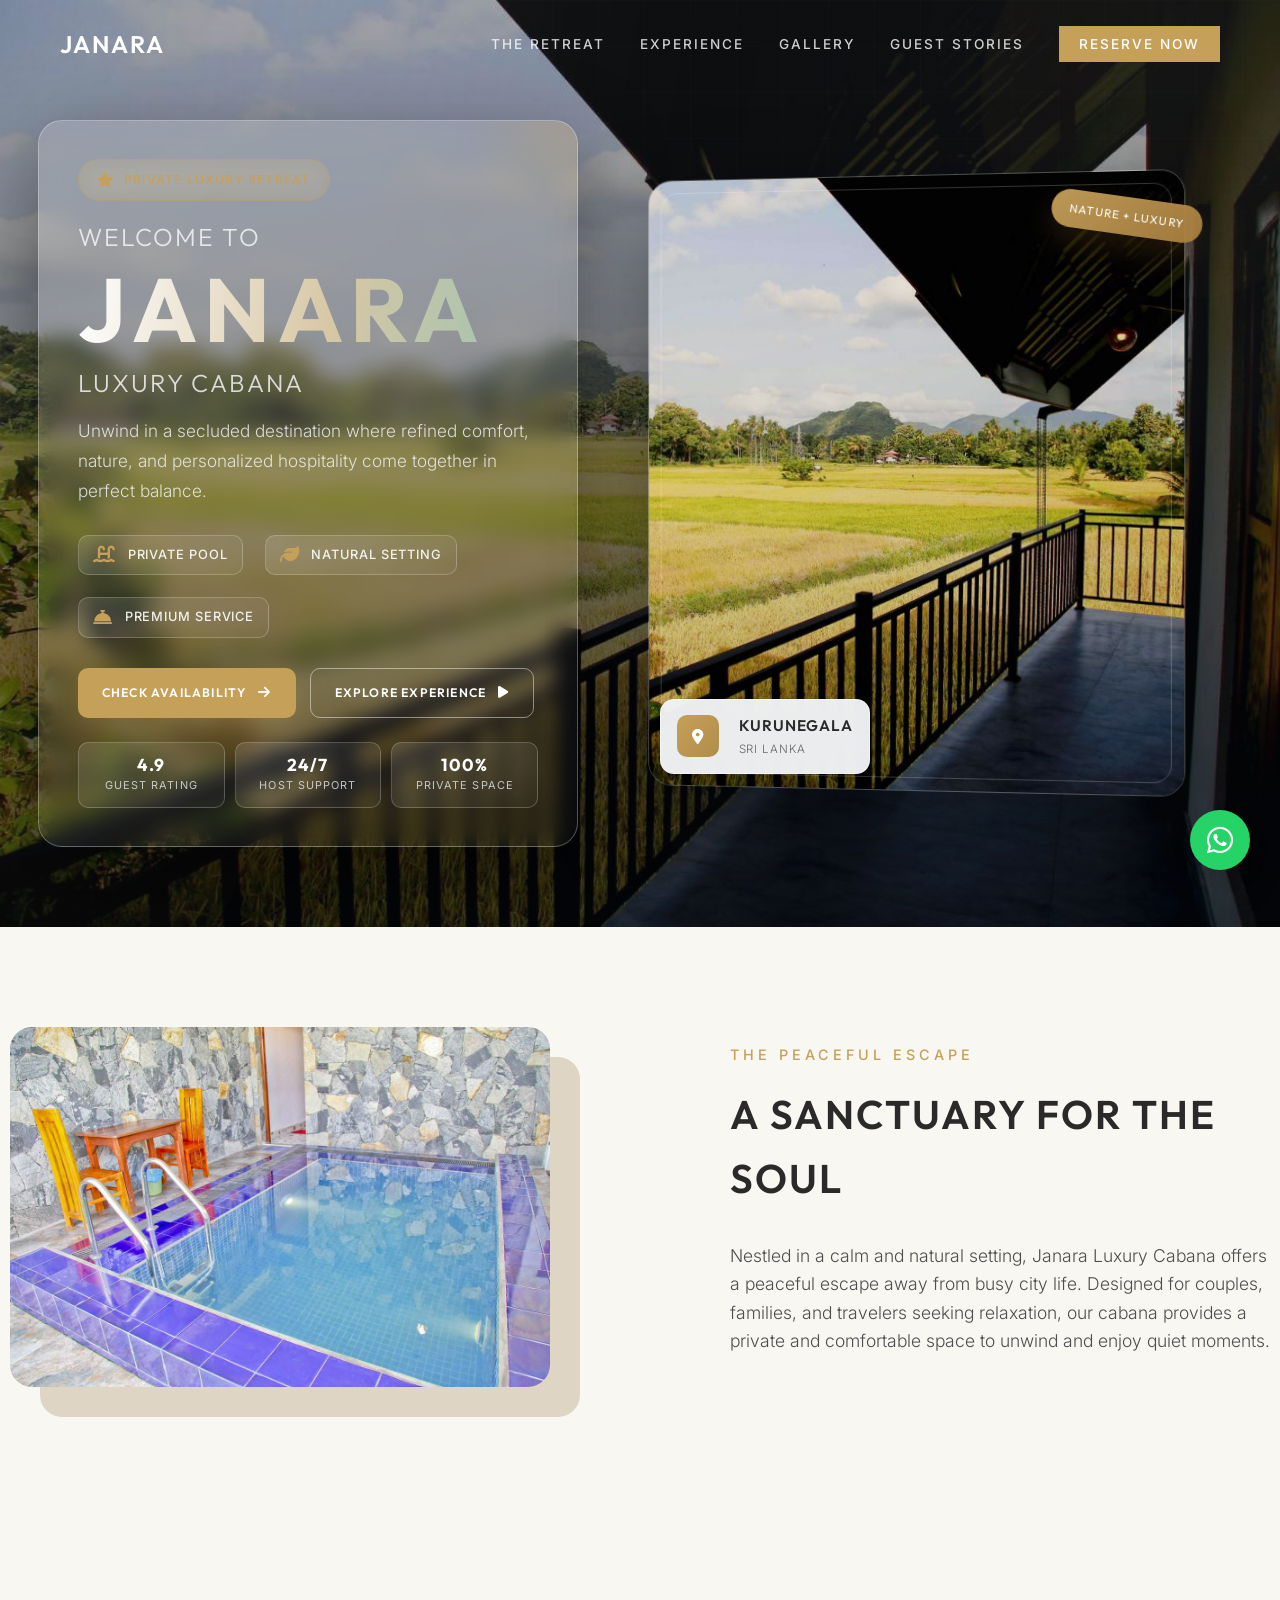
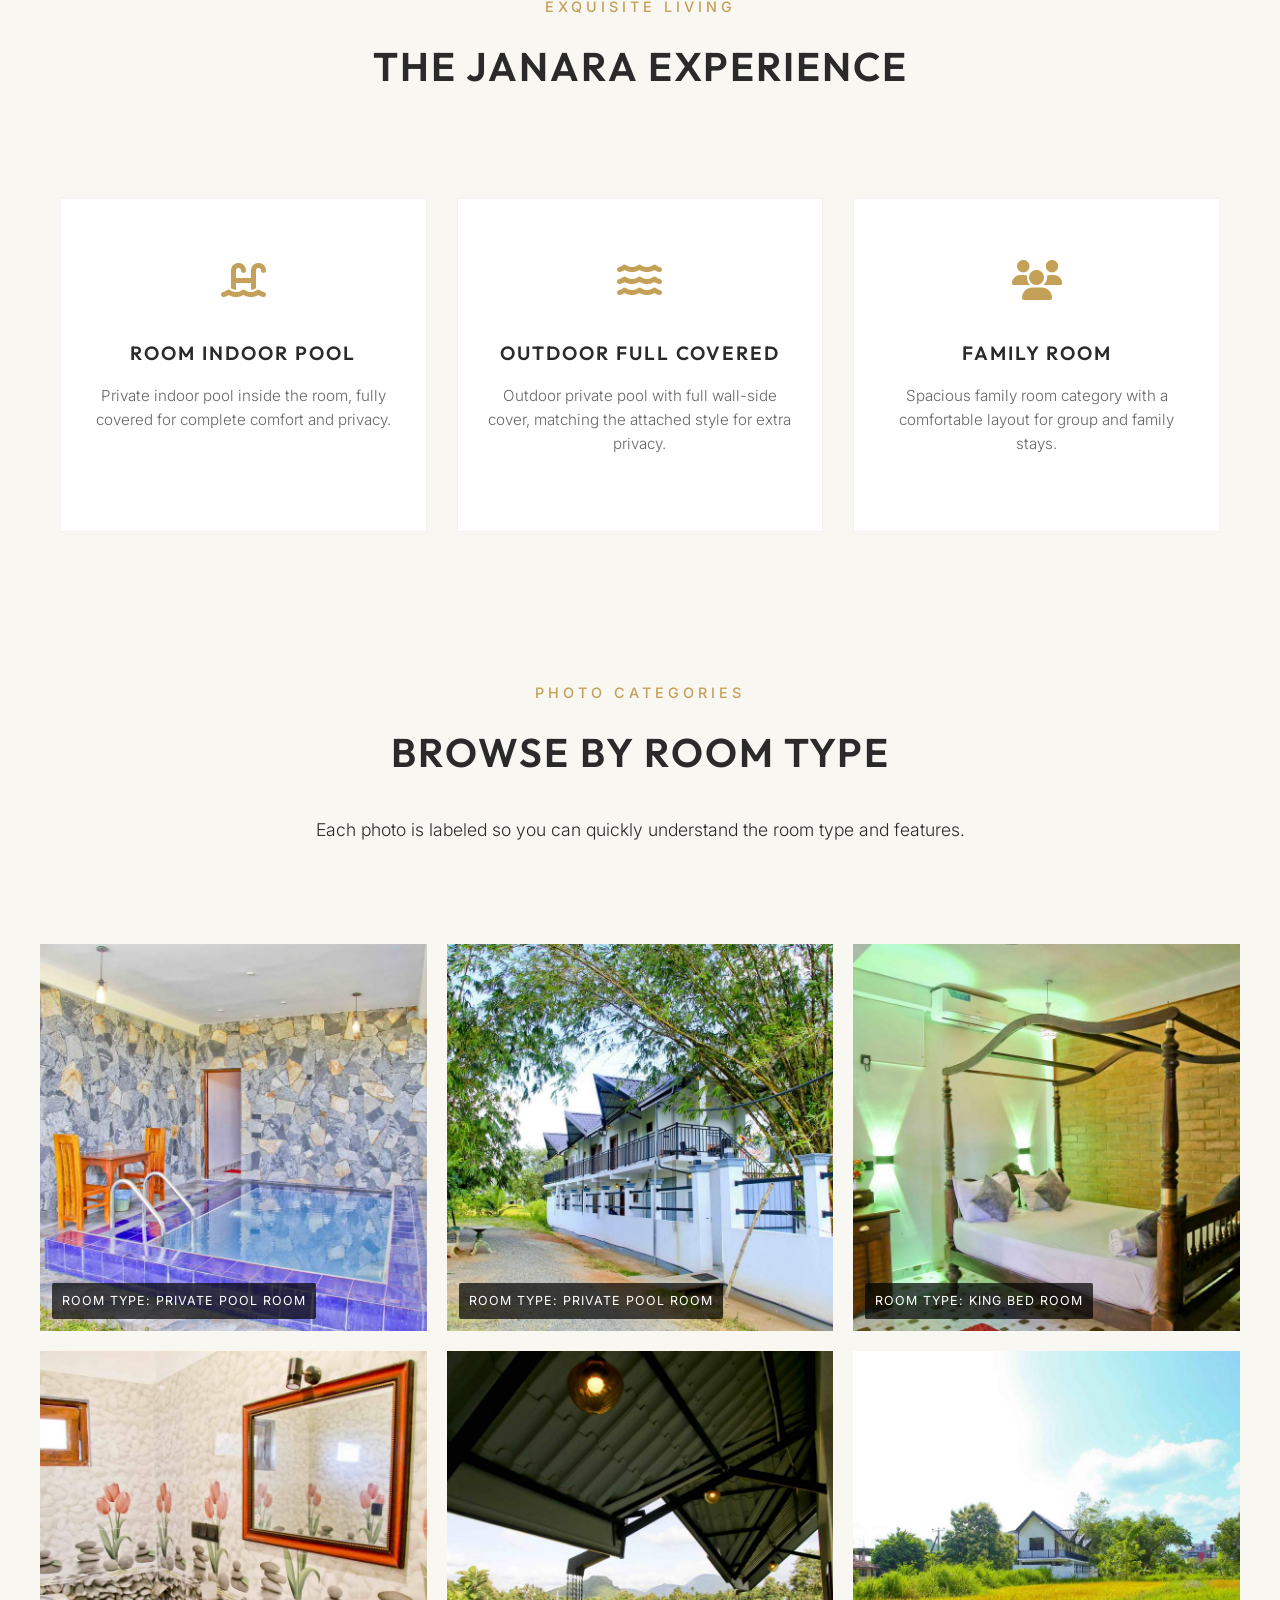
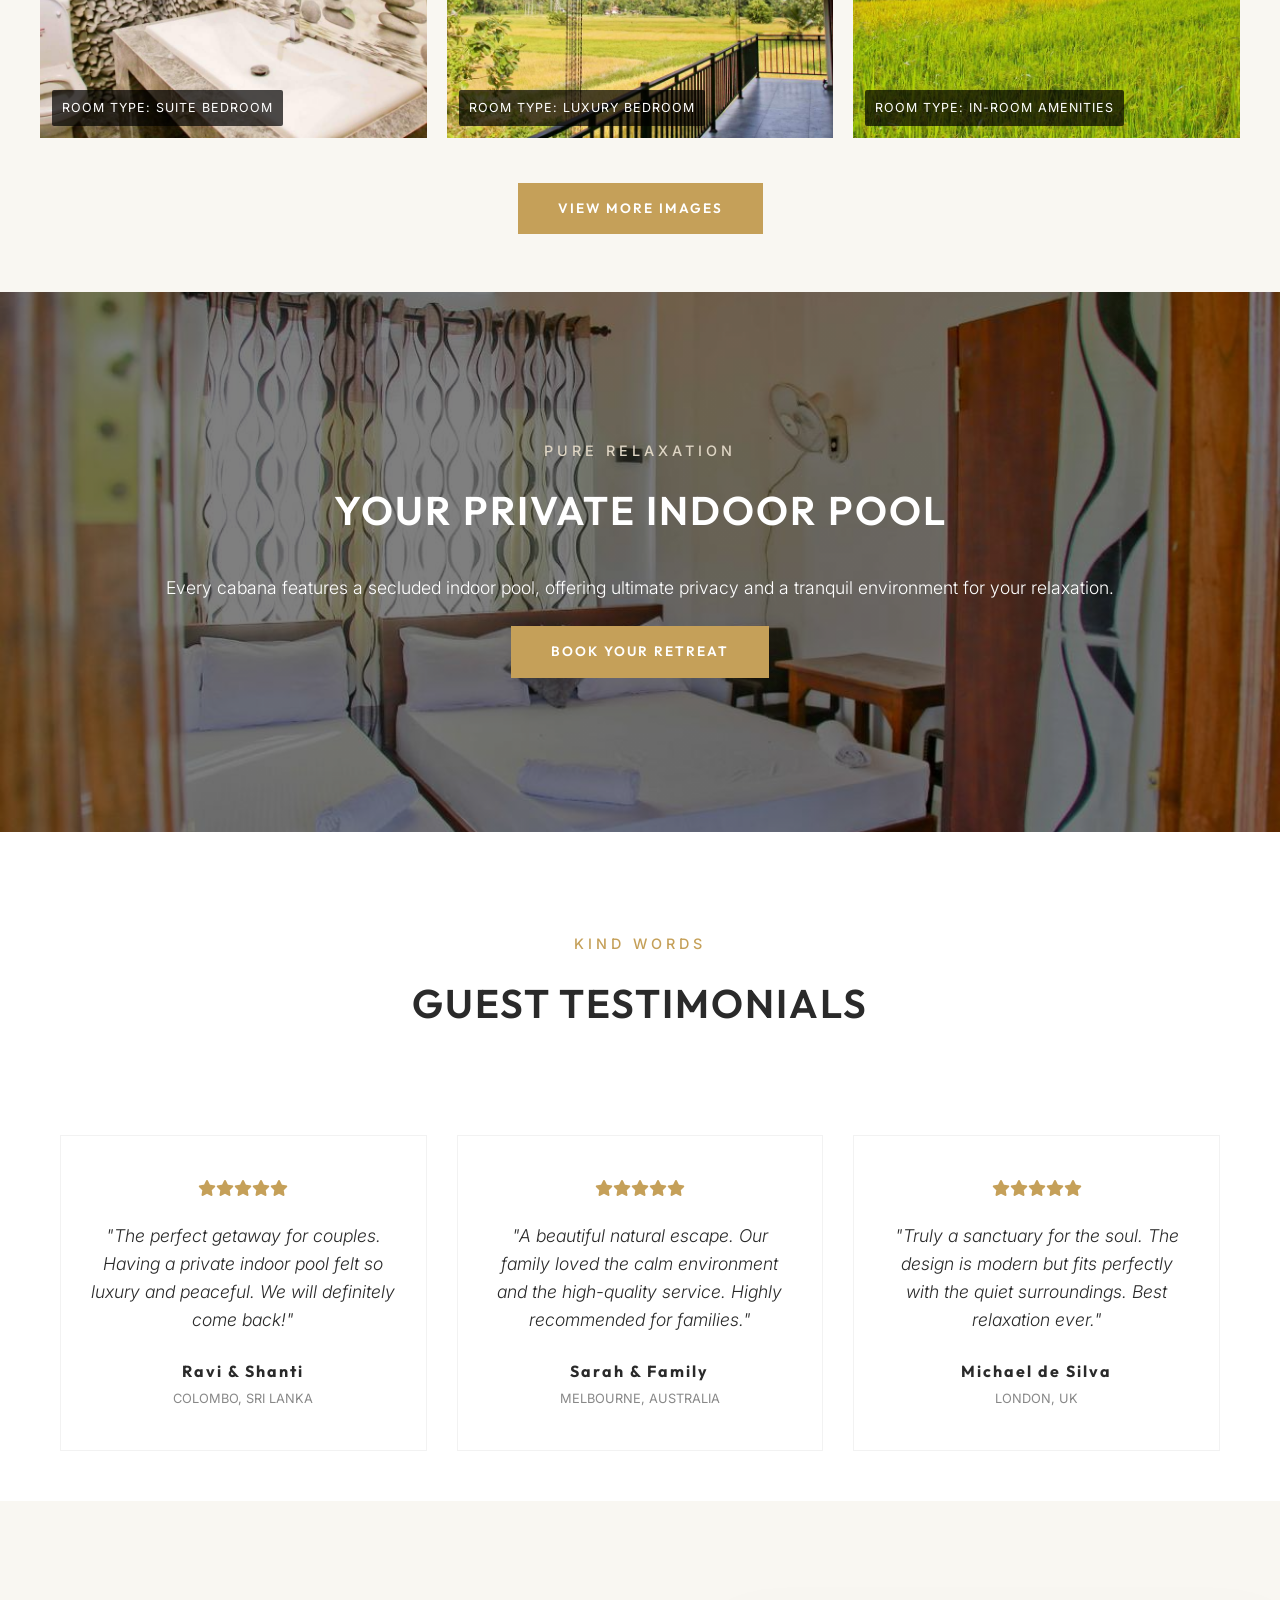
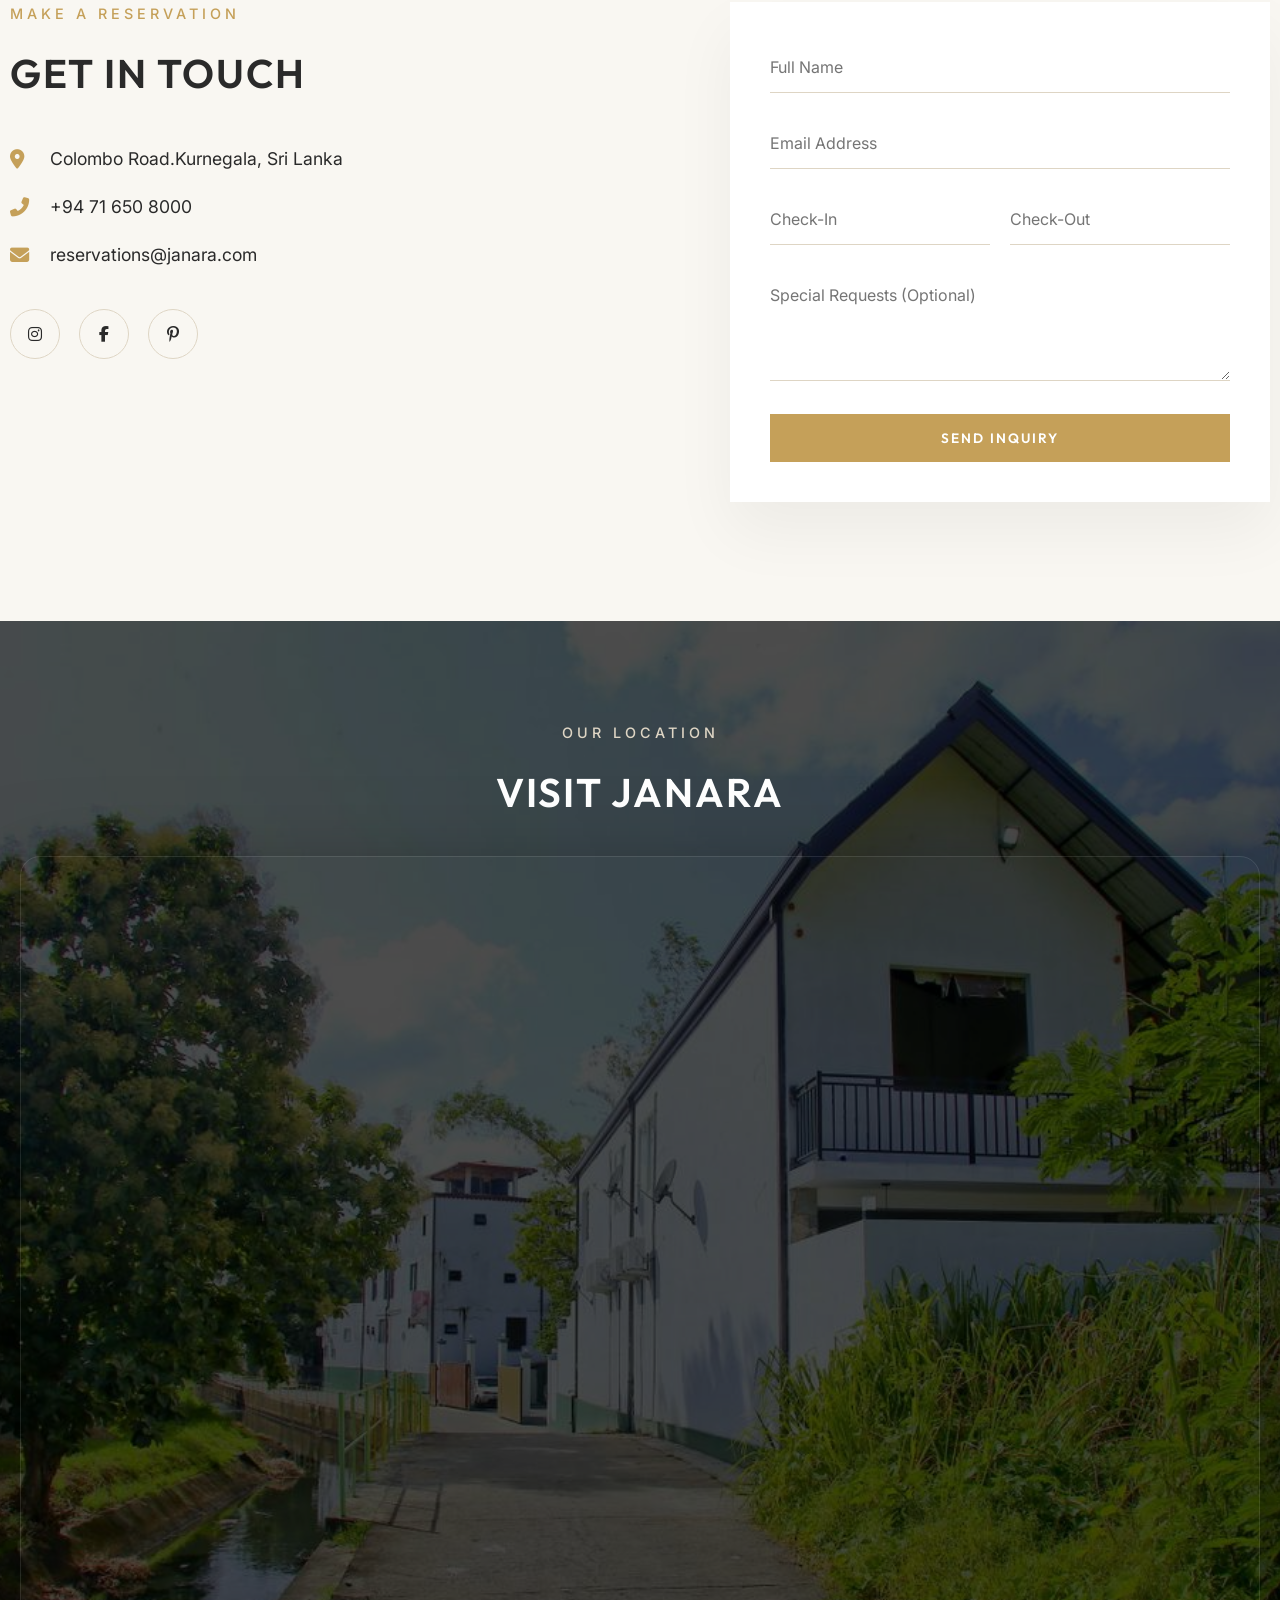
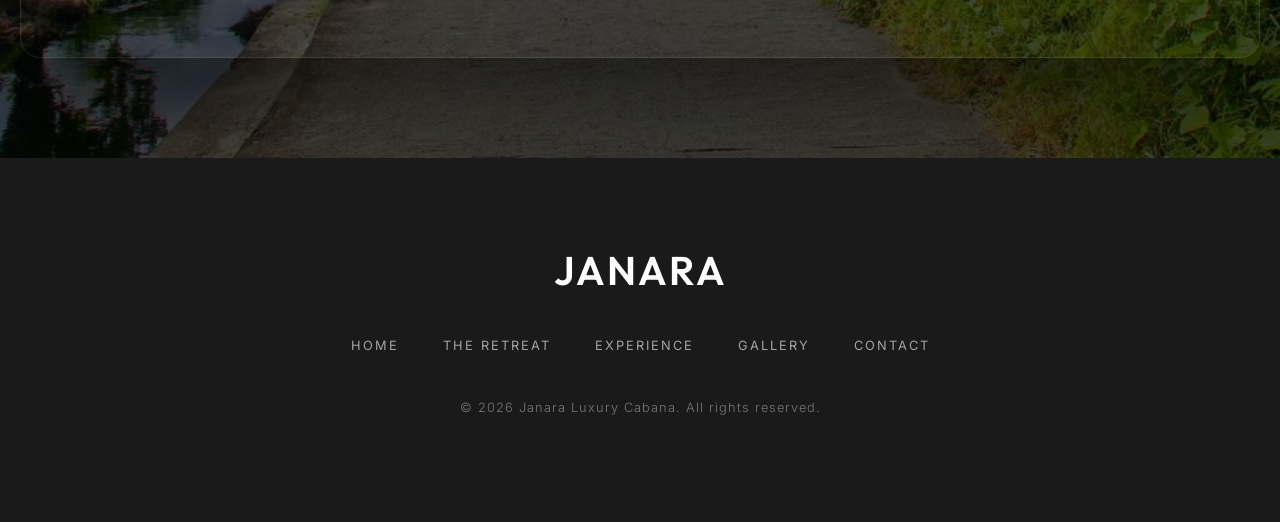
==== commit 95152f60: "Update hero/gallery video flow and clean unused assets" ====
--- a/index.html
+++ b/index.html
@@ -32,12 +32,12 @@
     <!-- Scroll to Top Button -->
     <button id="scrollToTop" title="Go to top"><i class="fas fa-chevron-up"></i></button>
 
-    <!-- WhatsApp Floating Button -->
-    <a href="https://wa.me/yournumber" class="whatsapp-float" target="_blank" aria-label="Book via WhatsApp">
-        <i class="fab fa-whatsapp"></i>
-    </a>
-
-    <!-- Navigation -->
+    <!-- WhatsApp Floating Button -->
+    <a href="https://wa.me/yournumber" class="whatsapp-float" target="_blank" aria-label="Book via WhatsApp">
+        <i class="fab fa-whatsapp"></i>
+    </a>
+
+    <!-- Navigation -->
     <nav class="navbar" id="navbar">
         <div class="nav-container">
             <a href="#" class="logo">JANARA</a>
@@ -48,19 +48,24 @@
                 <span></span>
             </div>
 
-            <ul class="nav-links" id="navLinks">
-                <li><a href="#about">The Retreat</a></li>
-                <li><a href="#experience">Experience</a></li>
-                <li><a href="#gallery">Gallery</a></li>
-                <li><a href="#reviews">Guest Stories</a></li>
-                <li><a href="#contact" class="btn-nav">Reserve Now</a></li>
-            </ul>
+            <ul class="nav-links" id="navLinks">
+                <li><a href="#about">The Retreat</a></li>
+                <li><a href="#experience">Experience</a></li>
+                <li><a href="#gallery">Gallery</a></li>
+                <li><a href="#reviews">Guest Stories</a></li>
+                <li><a href="#contact" class="btn-nav">Reserve Now</a></li>
+            </ul>
         </div>
     </nav>
 
-    <!-- Hero Section -->
-    <header class="hero" id="home">
-        <div class="hero-overlay"></div>
+    <!-- Hero Section -->
+    <header class="hero" id="home">
+        <div class="hero-video-bg" aria-hidden="true">
+            <video autoplay muted loop playsinline webkit-playsinline preload="auto" poster="images/hero-image.jpg">
+                <source src="videos/janara-tour.mp4" type="video/mp4">
+            </video>
+        </div>
+        <div class="hero-overlay"></div>
 
         <!-- Floating Decorative Elements -->
         <div class="hero-decoration">
@@ -129,20 +134,20 @@
             </div>
 
             <!-- Right Visual -->
-            <div class="hero-right">
-                <div class="hero-image-wrapper fade-in">
-                    <div class="hero-image-card">
-                        <img src="images/hero-image.jpg" alt="Janara Luxury Cabana" loading="eager" fetchpriority="high"
-                            decoding="async" width="2000" height="1333" sizes="(max-width: 991px) 100vw, 50vw">
-                        <div class="hero-image-overlay"></div>
-                    </div>
+            <div class="hero-right">
+                <div class="hero-image-wrapper fade-in">
+                    <div class="hero-image-card interactive-tilt">
+                        <img src="images/hero-image.jpg" alt="Janara Luxury Cabana" loading="eager" fetchpriority="high"
+                            decoding="async" width="2000" height="1333" sizes="(max-width: 991px) 100vw, 50vw">
+                        <div class="hero-image-overlay"></div>
+                    </div>
                     <!-- Floating Info Card -->
                     <div class="hero-info-card">
                         <div class="info-card-icon">
                             <i class="fas fa-map-marker-alt"></i>
                         </div>
-                        <div class="info-card-content">
-                            <h4>Kurunegala</h4>
+                        <div class="info-card-content">
+                            <h4>Kurunegala</h4>
                             <p>Sri Lanka</p>
                         </div>
                     </div>
@@ -168,20 +173,19 @@
                     <img src="images/about-pool.jpg" alt="Janara Luxury Private Pool" loading="lazy" decoding="async"
                         width="1200" height="800" sizes="(max-width: 991px) 100vw, 50vw">
                 </div>
-                <div class="about-text reveal-right">
-                    <span class="subtitle">The Peaceful Escape</span>
-                    <h2>A Sanctuary for the Soul</h2>
-                    <p>Nestled in a calm and natural setting, Janara Luxury Cabana offers a peaceful escape away from
-                        busy city life. Designed for couples, families, and travelers seeking relaxation, our cabana
-                        provides a private and comfortable space to unwind and enjoy quiet moments.</p>
-                    <a href="#about" class="link-more">Discover relaxation <i class="fas fa-arrow-right"></i></a>
-                </div>
-            </div>
-        </div>
-    </section>
-
-    <!-- Facilities/Experience -->
-    <section class="experience section-padding" id="experience">
+                <div class="about-text reveal-right">
+                    <span class="subtitle">The Peaceful Escape</span>
+                    <h2>A Sanctuary for the Soul</h2>
+                    <p>Nestled in a calm and natural setting, Janara Luxury Cabana offers a peaceful escape away from
+                        busy city life. Designed for couples, families, and travelers seeking relaxation, our cabana
+                        provides a private and comfortable space to unwind and enjoy quiet moments.</p>
+                </div>
+            </div>
+        </div>
+    </section>
+
+    <!-- Facilities/Experience -->
+    <section class="experience section-padding" id="experience">
         <div class="container">
             <div class="section-header text-center">
                 <span class="subtitle">Exquisite Living</span>
@@ -215,58 +219,65 @@
     </section>
 
     <!-- Gallery Section -->
-    <section class="gallery section-padding" id="gallery">
-        <div class="container-full">
-            <div class="section-header text-center">
-                <span class="subtitle">Visual Splendor</span>
-                <h2>Moments Captured</h2>
-            </div>
-
-            <div class="gallery-grid">
-                <div class="gallery-item reveal-up">
-                    <img src="images/gallery-1.jpg" alt="Fully covered private indoor pool" loading="lazy" decoding="async" width="1200"
-                        height="800" sizes="(max-width: 768px) 100vw, 33vw">
-                    <div class="gallery-overlay">
-                        <span>Indoor Private Pool</span>
-                    </div>
-                </div>
-                <div class="gallery-item reveal-up">
-                    <img src="images/gallery-2.jpg" alt="Private pool room top view" loading="lazy" decoding="async"
-                        width="1200" height="800" sizes="(max-width: 768px) 100vw, 33vw">
-                    <div class="gallery-overlay">
-                        <span>Pool Design View</span>
-                    </div>
-                </div>
-                <div class="gallery-item reveal-up">
-                    <img src="images/gallery-3.jpg" alt="Private pool room with king bed" loading="lazy" decoding="async"
-                        width="1200" height="800" sizes="(max-width: 768px) 100vw, 33vw">
-                    <div class="gallery-overlay">
-                        <span>King Bed Room</span>
-                    </div>
-                </div>
-                <div class="gallery-item reveal-up">
-                    <img src="images/gallery-4.jpg" alt="Private pool suite bed setup" loading="lazy" decoding="async" width="1200"
-                        height="800" sizes="(max-width: 768px) 100vw, 33vw">
-                    <div class="gallery-overlay">
-                        <span>Private Suite Bed</span>
-                    </div>
-                </div>
-                <div class="gallery-item reveal-up">
-                    <img src="images/gallery-5.jpg" alt="Luxury bed close-up in private room" loading="lazy" decoding="async"
-                        width="1200" height="800" sizes="(max-width: 768px) 100vw, 33vw">
-                    <div class="gallery-overlay">
-                        <span>Luxury Bed Details</span>
-                    </div>
-                </div>
-                <div class="gallery-item reveal-up">
-                    <img src="images/gallery-6.jpg" alt="In-room amenities and minibar setup" loading="lazy" decoding="async" width="1200"
-                        height="800" sizes="(max-width: 768px) 100vw, 33vw">
-                    <div class="gallery-overlay">
-                        <span>Room Amenities</span>
-
-                    </div>
-                </div>
-            </div>
+    <section class="gallery section-padding" id="gallery">
+        <div class="container-full">
+            <div class="section-header text-center">
+                <span class="subtitle">Photo Categories</span>
+                <h2>Browse by Room Type</h2>
+                <p>Each photo is labeled so you can quickly understand the room type and features.</p>
+            </div>
+
+            <div class="gallery-grid">
+                <div class="gallery-item reveal-up">
+                    <img src="images/gallery-1.jpg" alt="Fully covered private indoor pool" loading="lazy" decoding="async" width="1200"
+                        height="800" sizes="(max-width: 768px) 100vw, 33vw">
+                    <div class="gallery-label">Room Type: Private Pool Room</div>
+                    <div class="gallery-overlay">
+                        <span>Indoor Pool View</span>
+                    </div>
+                </div>
+                <div class="gallery-item reveal-up">
+                    <img src="images/gallery-2.jpg" alt="Private pool room top view" loading="lazy" decoding="async"
+                        width="1200" height="800" sizes="(max-width: 768px) 100vw, 33vw">
+                    <div class="gallery-label">Room Type: Private Pool Room</div>
+                    <div class="gallery-overlay">
+                        <span>Room Layout View</span>
+                    </div>
+                </div>
+                <div class="gallery-item reveal-up">
+                    <img src="images/gallery-3.jpg" alt="Private pool room with king bed" loading="lazy" decoding="async"
+                        width="1200" height="800" sizes="(max-width: 768px) 100vw, 33vw">
+                    <div class="gallery-label">Room Type: King Bed Room</div>
+                    <div class="gallery-overlay">
+                        <span>Bedroom View</span>
+                    </div>
+                </div>
+                <div class="gallery-item reveal-up">
+                    <img src="images/gallery-4.jpg" alt="Private pool suite bed setup" loading="lazy" decoding="async" width="1200"
+                        height="800" sizes="(max-width: 768px) 100vw, 33vw">
+                    <div class="gallery-label">Room Type: Suite Bedroom</div>
+                    <div class="gallery-overlay">
+                        <span>Suite Setup</span>
+                    </div>
+                </div>
+                <div class="gallery-item reveal-up">
+                    <img src="images/gallery-5.jpg" alt="Luxury bed close-up in private room" loading="lazy" decoding="async"
+                        width="1200" height="800" sizes="(max-width: 768px) 100vw, 33vw">
+                    <div class="gallery-label">Room Type: Luxury Bedroom</div>
+                    <div class="gallery-overlay">
+                        <span>Bedroom Details</span>
+                    </div>
+                </div>
+                <div class="gallery-item reveal-up">
+                    <img src="images/gallery-6.jpg" alt="In-room amenities and minibar setup" loading="lazy" decoding="async" width="1200"
+                        height="800" sizes="(max-width: 768px) 100vw, 33vw">
+                    <div class="gallery-label">Room Type: In-Room Amenities</div>
+                    <div class="gallery-overlay">
+                        <span>Amenities View</span>
+
+                    </div>
+                </div>
+            </div>
             <div class="gallery-more text-center reveal-up">
                 <a href="gallery.html" class="btn btn-primary">View More Images</a>
             </div>
@@ -408,13 +419,13 @@
     <footer class="footer">
         <div class="container text-center">
             <h2 class="logo">JANARA</h2>
-            <div class="footer-links">
-                <a href="#home">Home</a>
-                <a href="#about">The Retreat</a>
-                <a href="#experience">Experience</a>
-                <a href="#gallery">Gallery</a>
-                <a href="#contact">Contact</a>
-            </div>
+            <div class="footer-links">
+                <a href="#home">Home</a>
+                <a href="#about">The Retreat</a>
+                <a href="#experience">Experience</a>
+                <a href="#gallery">Gallery</a>
+                <a href="#contact">Contact</a>
+            </div>
             <p class="copyright">&copy; 2026 Janara Luxury Cabana. All rights reserved.</p>
         </div>
     </footer>
--- a/style.css
+++ b/style.css
@@ -490,7 +490,8 @@
     transform: perspective(1000px) rotateY(0deg) scale(1.02);
 }
 
-.hero-image-card img {
+.hero-image-card img,
+.hero-image-card video {
     width: 100%;
     height: 600px;
     object-fit: cover;
@@ -631,7 +632,8 @@
         font-size: 5rem;
     }
 
-    .hero-image-card img {
+    .hero-image-card img,
+.hero-image-card video {
         height: 500px;
     }
 }
@@ -734,7 +736,8 @@
         display: none;
     }
 
-    .hero-image-card img {
+    .hero-image-card img,
+.hero-image-card video {
         height: 400px;
     }
 
@@ -763,7 +766,8 @@
         font-size: 2.5rem;
     }
 
-    .hero-image-card img {
+    .hero-image-card img,
+.hero-image-card video {
         height: 300px;
     }
 }
@@ -932,20 +936,34 @@
     margin-top: 50px;
 }
 
-.gallery-item {
-    position: relative;
-    overflow: hidden;
-    aspect-ratio: 1 / 1;
-}
-
-.gallery-item img {
-    width: 100%;
-    height: 100%;
-    object-fit: cover;
-    transition: transform 1s ease;
-}
-
-.gallery-overlay {
+.gallery-item {
+    position: relative;
+    overflow: hidden;
+    aspect-ratio: 1 / 1;
+}
+
+.gallery-label {
+    position: absolute;
+    left: 12px;
+    bottom: 12px;
+    z-index: 2;
+    background: rgba(0, 0, 0, 0.7);
+    color: #fff;
+    font-size: 0.78rem;
+    letter-spacing: 1px;
+    text-transform: uppercase;
+    padding: 8px 10px;
+    border-radius: 2px;
+}
+
+.gallery-item img {
+    width: 100%;
+    height: 100%;
+    object-fit: cover;
+    transition: transform 1s ease;
+}
+
+.gallery-overlay {
     position: absolute;
     top: 0;
     left: 0;
@@ -953,11 +971,12 @@
     height: 100%;
     background: rgba(45, 79, 62, 0.7);
     display: flex;
-    align-items: center;
-    justify-content: center;
-    opacity: 0;
-    transition: var(--transition);
-}
+    align-items: center;
+    justify-content: center;
+    opacity: 0;
+    transition: var(--transition);
+    z-index: 3;
+}
 
 .gallery-overlay span {
     color: white;
@@ -969,9 +988,9 @@
     transition: var(--transition);
 }
 
-.gallery-item:hover img {
-    transform: scale(1.1);
-}
+.gallery-item:hover img {
+    transform: scale(1.1);
+}
 
 .gallery-item:hover .gallery-overlay {
     opacity: 1;
@@ -986,9 +1005,31 @@
 }
 
 .gallery-page-header {
+    position: relative;
+    overflow: hidden;
     padding: 140px 0 70px;
-    background: linear-gradient(135deg, #1a1a1a 0%, #2d2d2d 100%);
     color: var(--text-light);
+}
+
+.gallery-header-video {
+    position: absolute;
+    inset: 0;
+    width: 100%;
+    height: 100%;
+    object-fit: cover;
+    z-index: 0;
+}
+
+.gallery-header-overlay {
+    position: absolute;
+    inset: 0;
+    background: linear-gradient(135deg, rgba(10, 10, 10, 0.78), rgba(30, 30, 30, 0.7));
+    z-index: 1;
+}
+
+.gallery-page-header .container {
+    position: relative;
+    z-index: 2;
 }
 
 .gallery-page-header p {
@@ -1732,7 +1773,8 @@
     box-shadow: 0 25px 90px rgba(0, 0, 0, 0.5);
 }
 
-.hero-image-card img {
+.hero-image-card img,
+.hero-image-card video {
     transform: scale(calc(1 + (var(--hero-progress) * 0.05)));
     transform-origin: center center;
     transition: transform 0.25s linear;
@@ -1774,7 +1816,8 @@
     .hero-left,
     .hero-right,
     .hero-image-wrapper,
-    .hero-image-card img {
+    .hero-image-card img,
+.hero-image-card video {
         transform: none !important;
         transition: none !important;
     }
@@ -1842,7 +1885,8 @@
         padding: 12px 18px;
     }
 
-    .hero-image-card img {
+    .hero-image-card img,
+.hero-image-card video {
         height: 250px;
     }
 }
@@ -1864,7 +1908,8 @@
         display: none;
     }
 
-    .hero-image-card img {
+    .hero-image-card img,
+.hero-image-card video {
         height: 210px;
     }
 }
@@ -1978,7 +2023,8 @@
     box-shadow: 0 36px 90px rgba(5, 9, 14, 0.5);
 }
 
-.hero-image-card img {
+.hero-image-card img,
+.hero-image-card video {
     height: clamp(380px, 48vw, 620px);
 }
 
@@ -2032,7 +2078,8 @@
         border-radius: 18px;
     }
 
-    .hero-image-card img {
+    .hero-image-card img,
+.hero-image-card video {
         height: min(56vw, 460px);
     }
 }
@@ -2662,3 +2709,121 @@
         transition: none !important;
     }
 }
+
+/* Virtual Tour Promo */
+.tour-preview {
+    background: linear-gradient(120deg, #f8f5ed 0%, #efe9dc 100%);
+}
+
+.tour-center-wrap {
+    display: flex;
+    justify-content: center;
+}
+
+.tour-center-card {
+    width: min(920px, 100%);
+    border-radius: 20px;
+    overflow: hidden;
+    position: relative;
+    box-shadow: 0 24px 56px rgba(0, 0, 0, 0.2);
+    border: 1px solid rgba(255, 255, 255, 0.75);
+    min-height: clamp(220px, 26vw, 320px);
+    background: linear-gradient(135deg, #1c2e2b 0%, #314e4a 40%, #6e4a22 100%);
+}
+
+.tour-center-card img {
+    width: 100%;
+    height: clamp(320px, 48vw, 520px);
+    object-fit: cover;
+    display: block;
+}
+
+.tour-center-overlay {
+    position: absolute;
+    inset: 0;
+    background: linear-gradient(180deg, rgba(0, 0, 0, 0.2), rgba(0, 0, 0, 0.55));
+    display: grid;
+    place-items: center;
+}
+
+.tour-center-overlay .btn {
+    padding: 13px 30px;
+    font-size: 1rem;
+    border-radius: 999px;
+    box-shadow: 0 10px 24px rgba(0, 0, 0, 0.26);
+}
+
+/* Mouse 3D Tilt Image */
+.hero-image-card.interactive-tilt {
+    transition: transform 0.18s ease-out, box-shadow 0.22s ease-out;
+    will-change: transform;
+}
+
+.hero-image-card.interactive-tilt.is-tilting {
+    box-shadow: 0 48px 110px rgba(0, 0, 0, 0.45);
+}
+
+/* Hero background video layer */
+.hero .hero-video-bg {
+    position: absolute;
+    inset: 0;
+    z-index: 0;
+    overflow: hidden;
+    pointer-events: none;
+}
+
+.hero .hero-video-bg video {
+    width: 100%;
+    height: 100%;
+    object-fit: cover;
+    display: block;
+}
+
+.hero > .hero-overlay {
+    z-index: 1;
+}
+
+.hero > .hero-decoration {
+    z-index: 2;
+}
+
+.hero > .hero-container,
+.hero > .hero-scroll-indicator {
+    position: relative;
+    z-index: 3;
+}
+
+/* Force hero background video visibility */
+.hero {
+    background: #0b1016 !important;
+}
+
+.hero .hero-video-bg {
+    z-index: 0 !important;
+    opacity: 1 !important;
+}
+
+.hero .hero-video-bg video {
+    object-position: center center;
+}
+
+.hero::before,
+.hero::after {
+    z-index: 1 !important;
+}
+
+.hero > .hero-overlay {
+    z-index: 2 !important;
+    background: linear-gradient(180deg, rgba(6, 8, 12, 0.32), rgba(6, 8, 12, 0.62)) !important;
+}
+
+.hero > .hero-decoration {
+    z-index: 3 !important;
+}
+
+.hero > .hero-container,
+.hero > .hero-scroll-indicator {
+    z-index: 4 !important;
+}
+
+
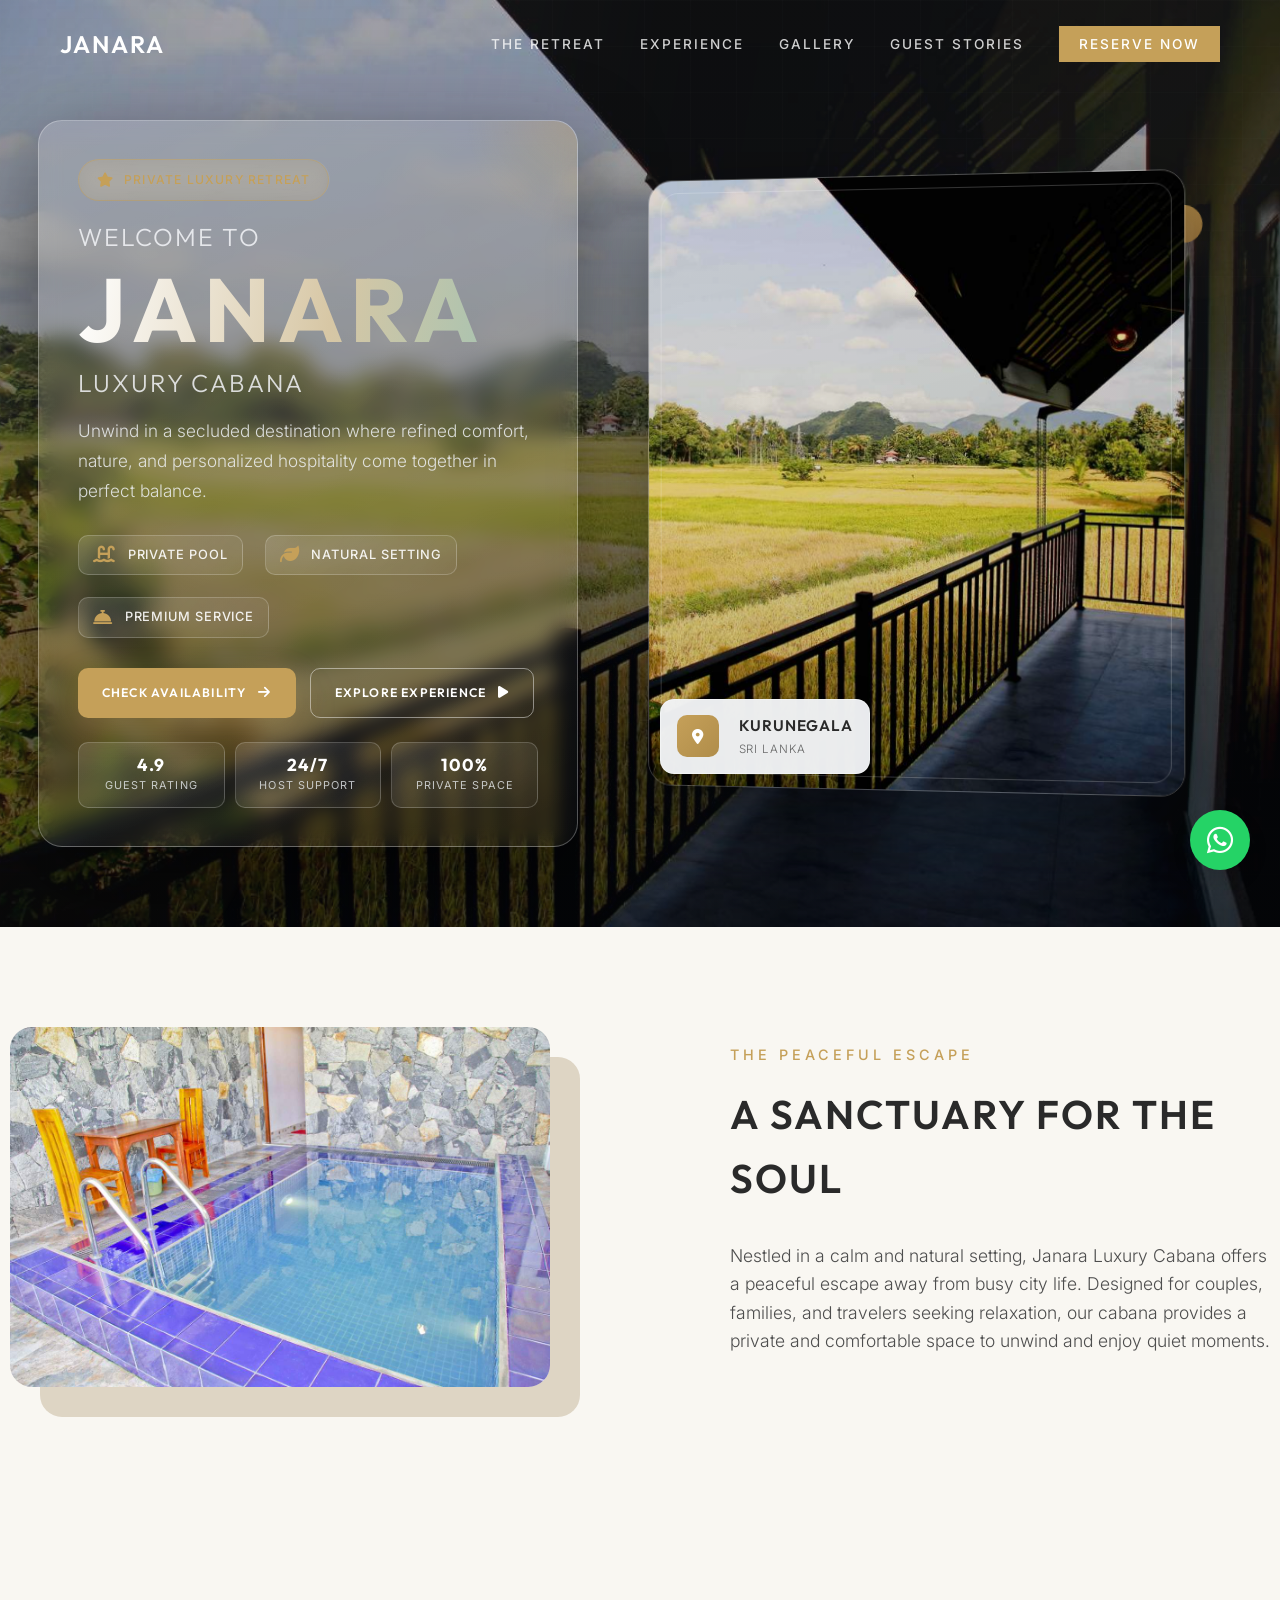
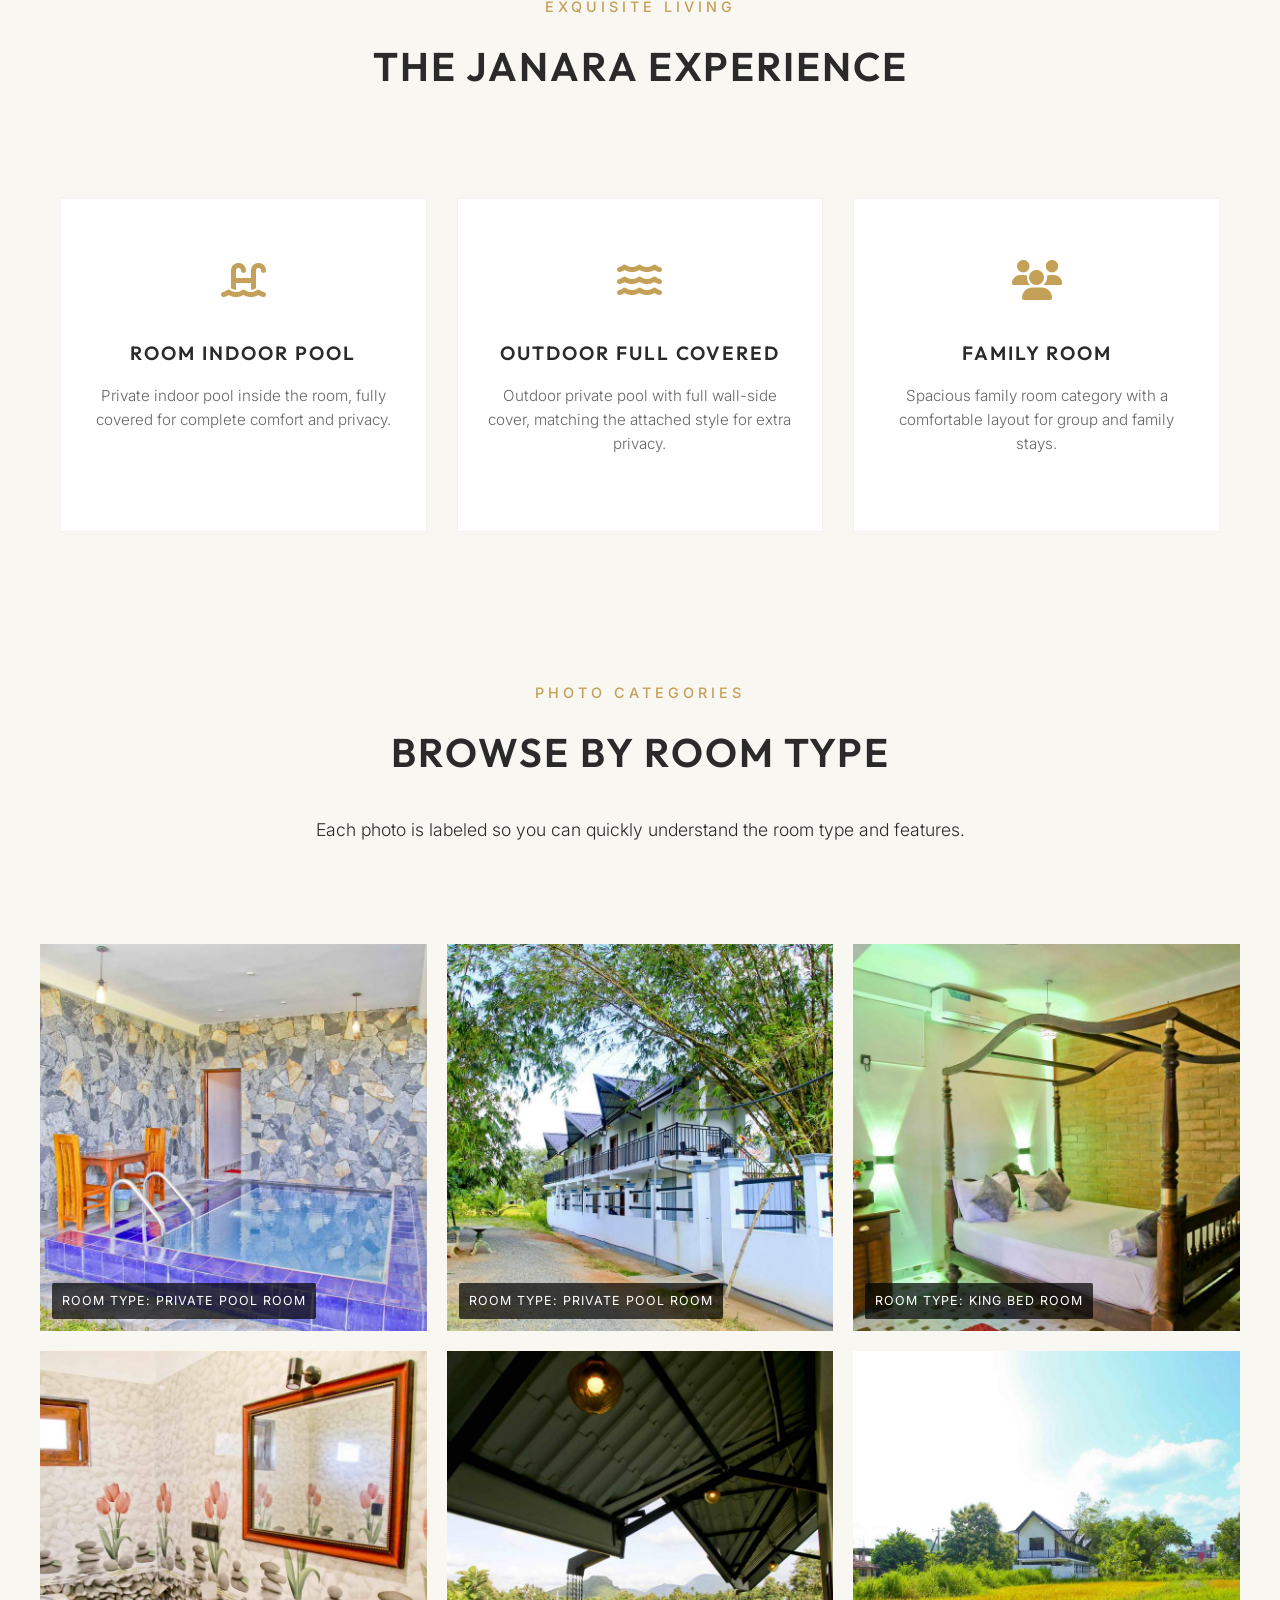
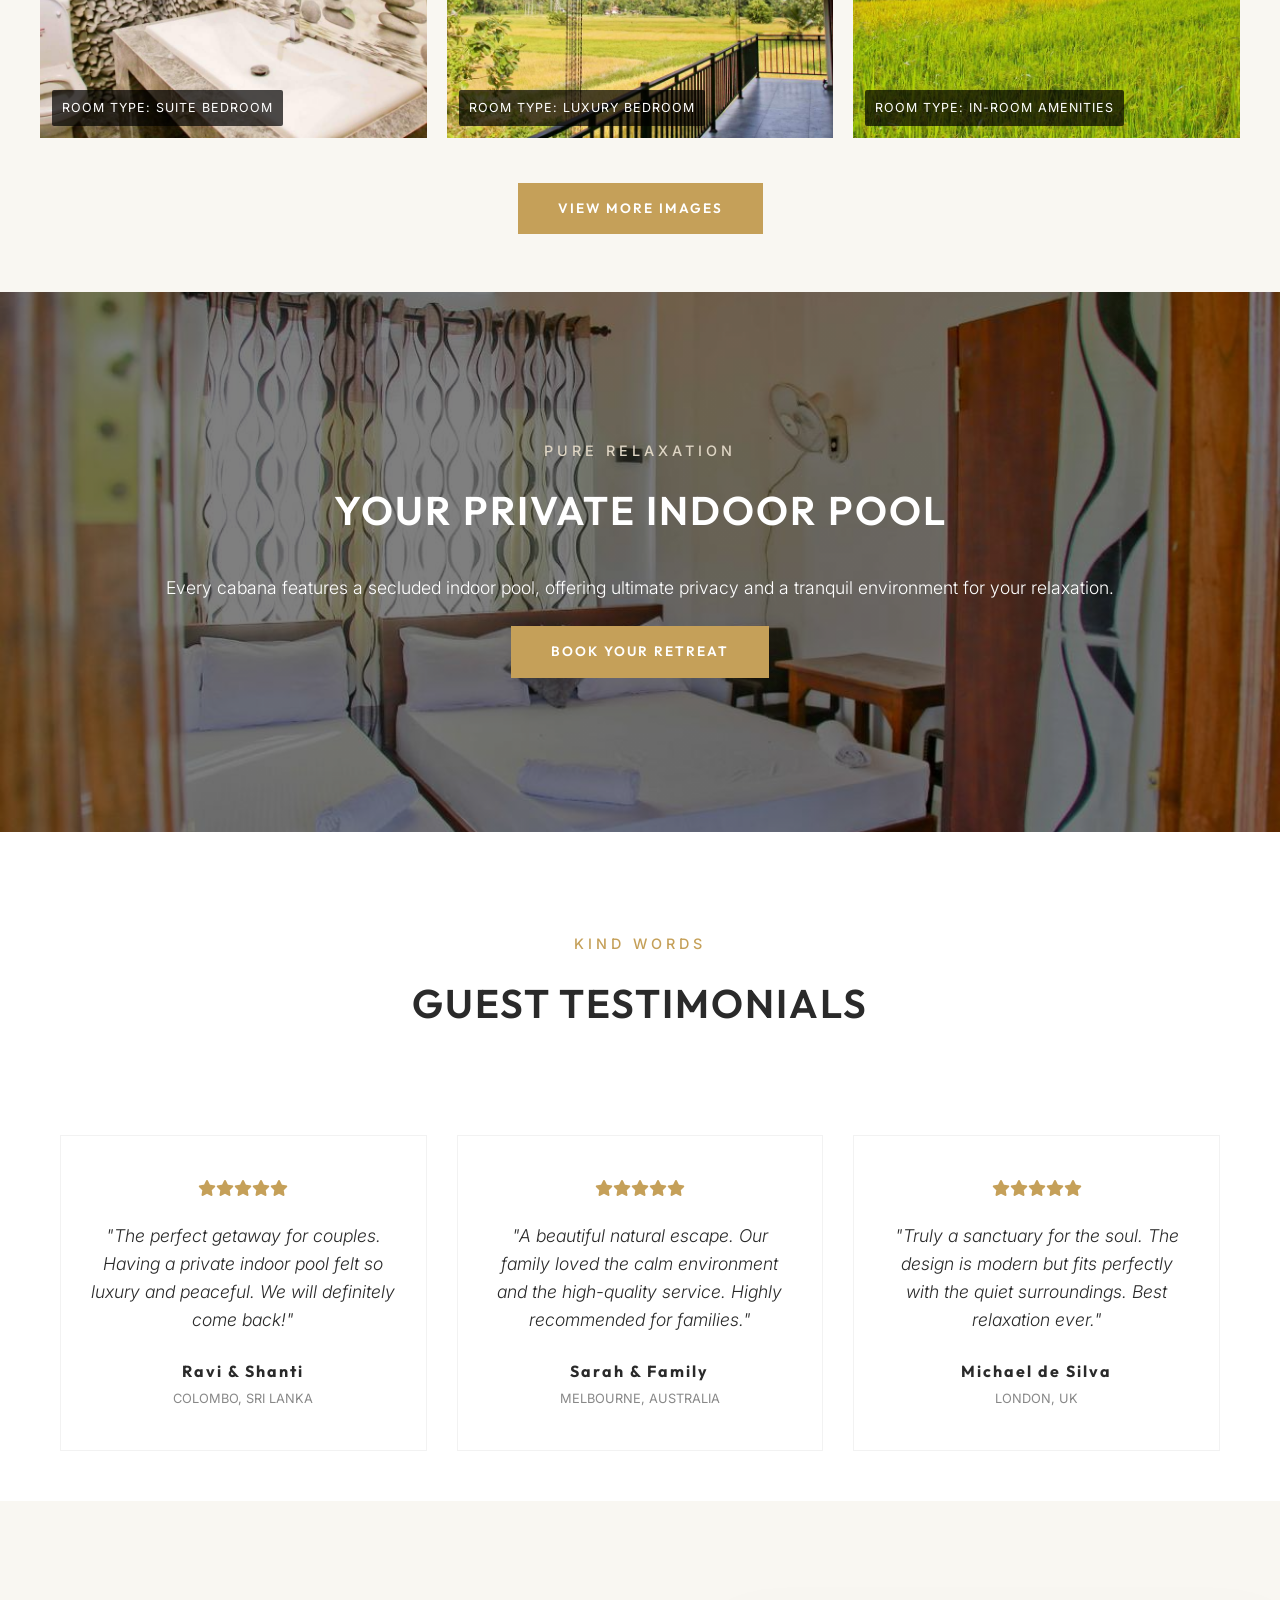
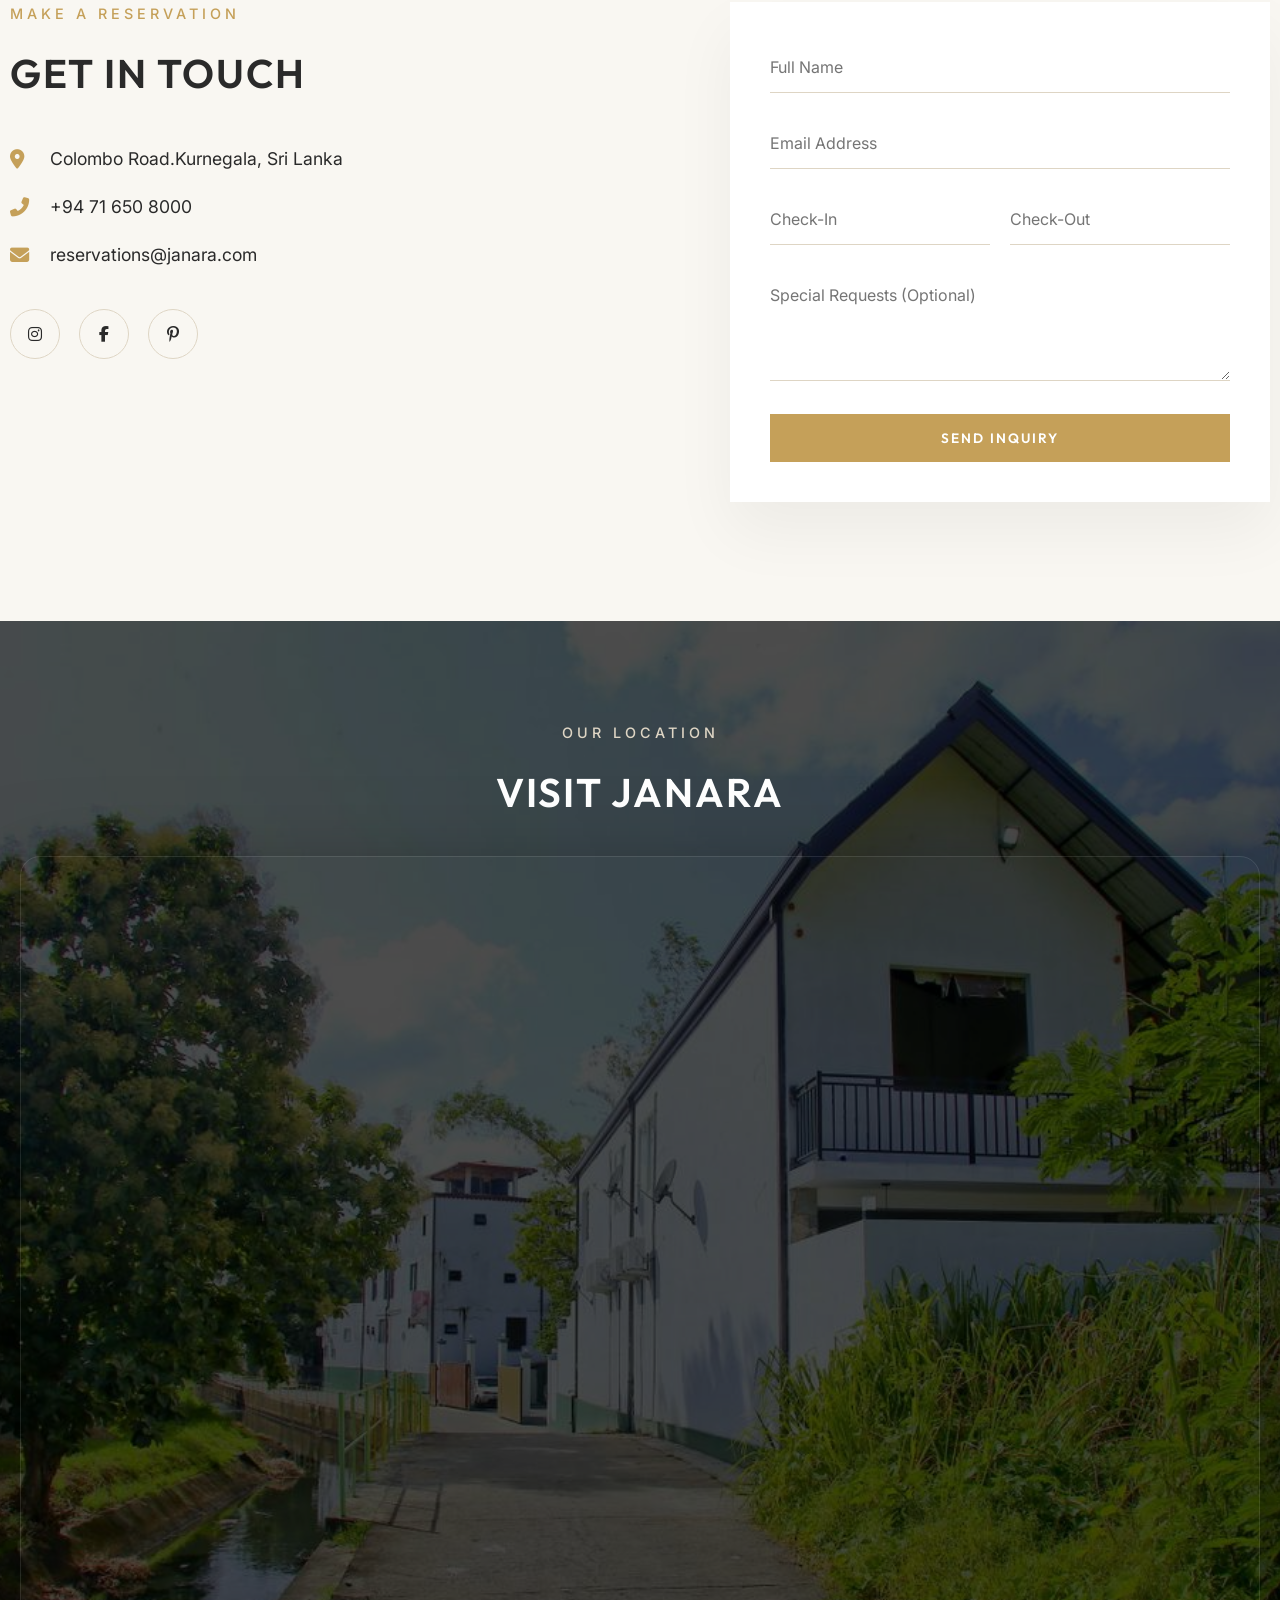
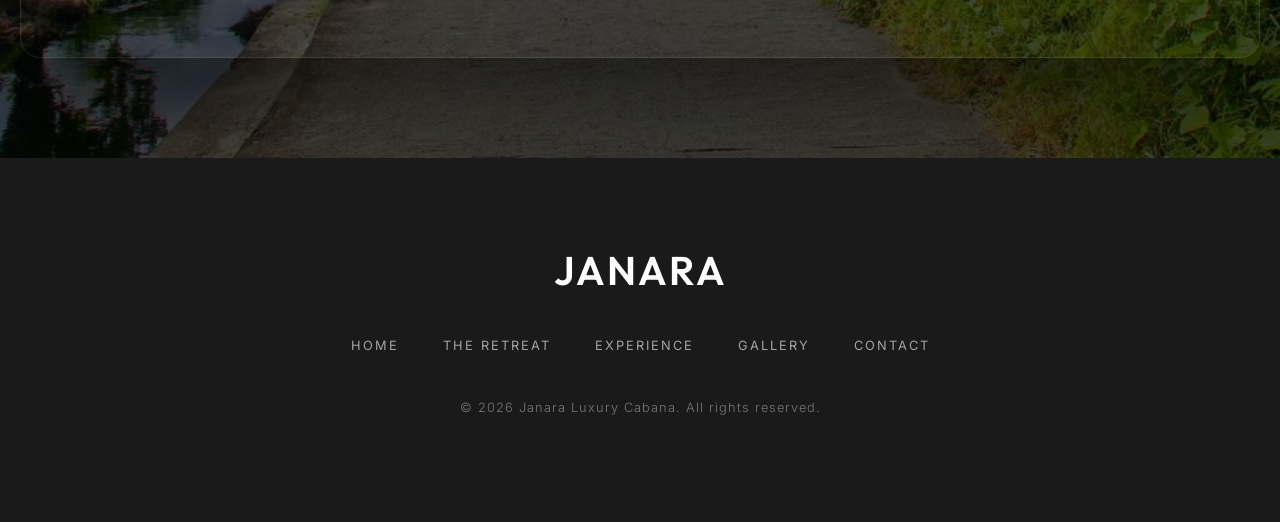
==== commit 00d1b1eb: "Improve hero video startup and hide hero image card on mobile" ====
--- a/index.html
+++ b/index.html
@@ -24,7 +24,8 @@
 
     <!-- Base Stylesheet -->
     <link rel="stylesheet" href="style.css">
-    <link rel="preload" as="image" href="images/hero-image.jpg">
+    <link rel="preload" as="image" href="images/hero-image.jpg">
+    <link rel="preload" as="video" href="videos/janara-tour.mp4" type="video/mp4">
 </head>
 
 <body>
@@ -61,7 +62,8 @@
     <!-- Hero Section -->
     <header class="hero" id="home">
         <div class="hero-video-bg" aria-hidden="true">
-            <video autoplay muted loop playsinline webkit-playsinline preload="auto" poster="images/hero-image.jpg">
+            <video id="heroBgVideo" autoplay muted loop playsinline webkit-playsinline preload="auto"
+                fetchpriority="high" poster="images/hero-image.jpg">
                 <source src="videos/janara-tour.mp4" type="video/mp4">
             </video>
         </div>
--- a/style.css
+++ b/style.css
@@ -490,13 +490,13 @@
     transform: perspective(1000px) rotateY(0deg) scale(1.02);
 }
 
-.hero-image-card img,
-.hero-image-card video {
-    width: 100%;
-    height: 600px;
-    object-fit: cover;
-    display: block;
-}
+.hero-image-card img,
+.hero-image-card video {
+    width: 100%;
+    height: 600px;
+    object-fit: cover;
+    display: block;
+}
 
 .hero-image-overlay {
     position: absolute;
@@ -697,10 +697,14 @@
     }
 }
 
-@media (max-width: 768px) {
-    .hero-title-line {
-        font-size: 1.3rem;
-    }
+@media (max-width: 768px) {
+    .hero-right {
+        display: none;
+    }
+
+    .hero-title-line {
+        font-size: 1.3rem;
+    }
 
     .hero-title-main {
         font-size: 3rem;
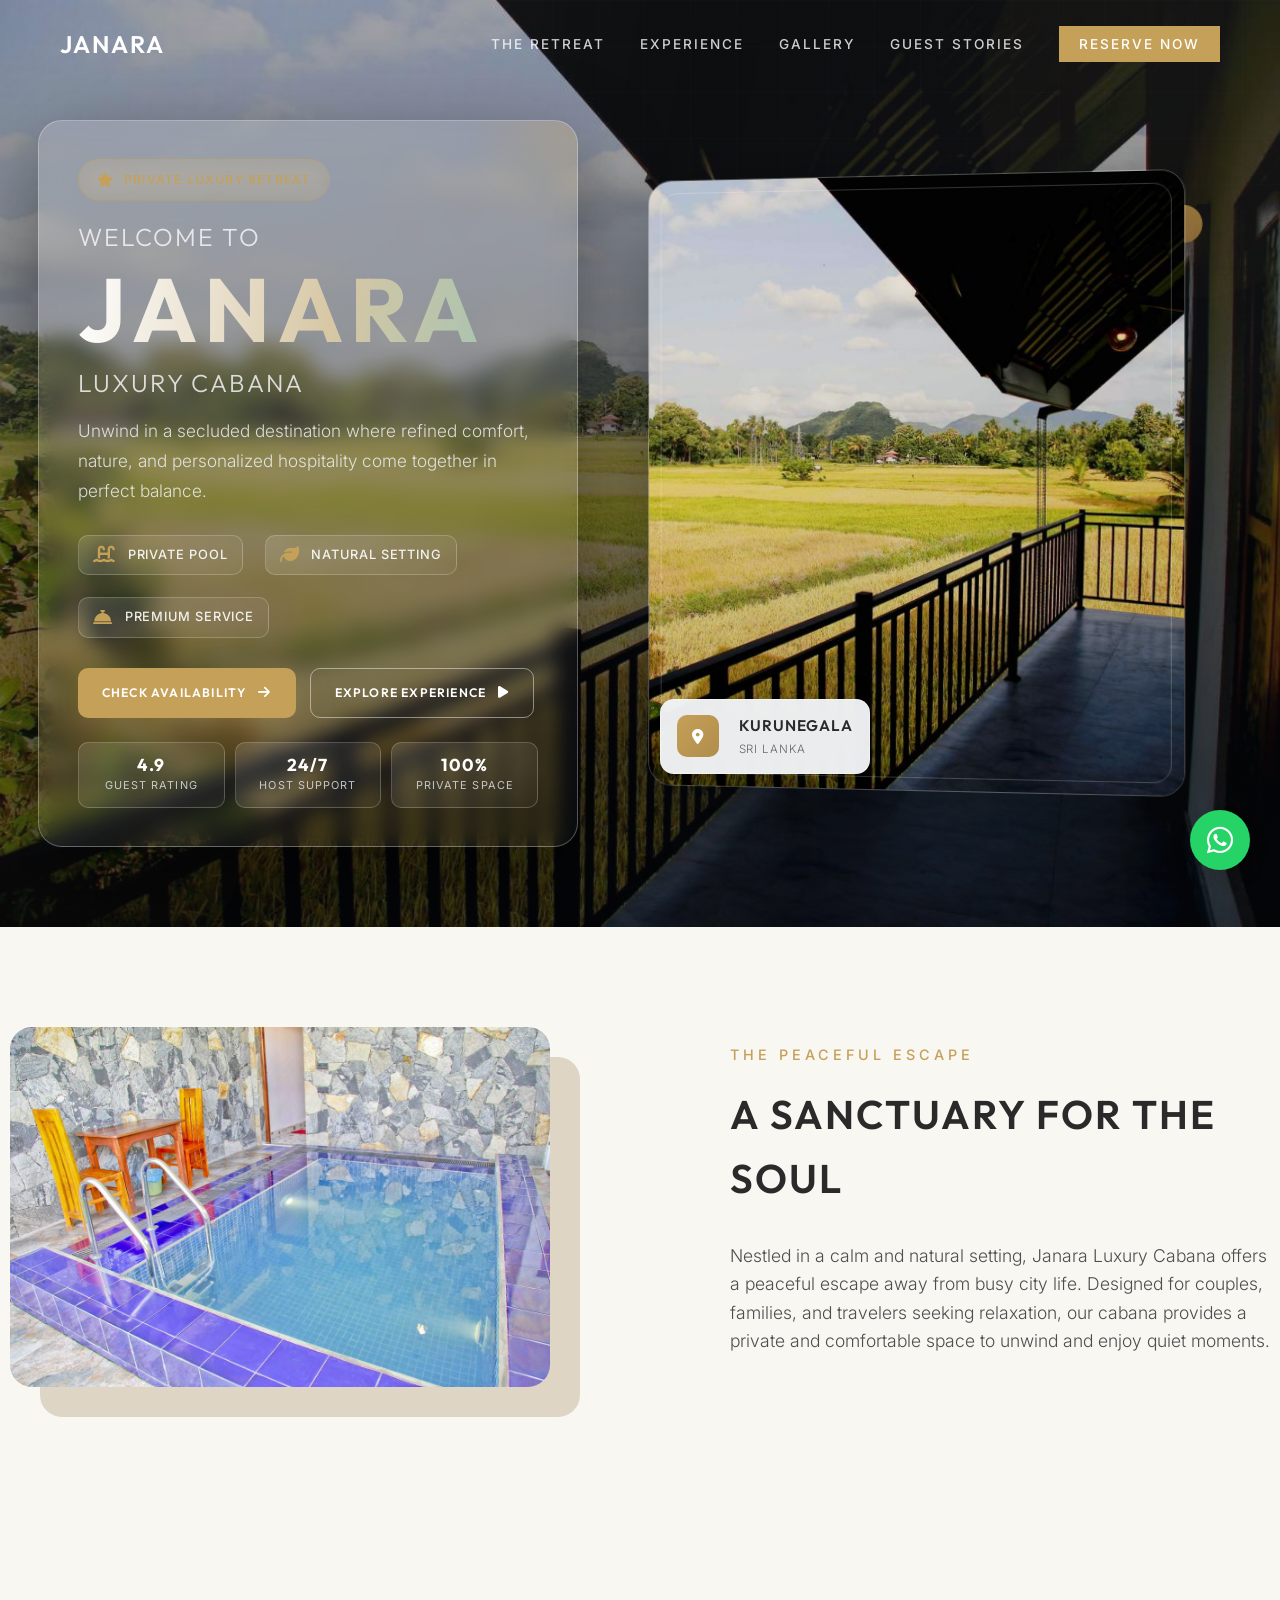
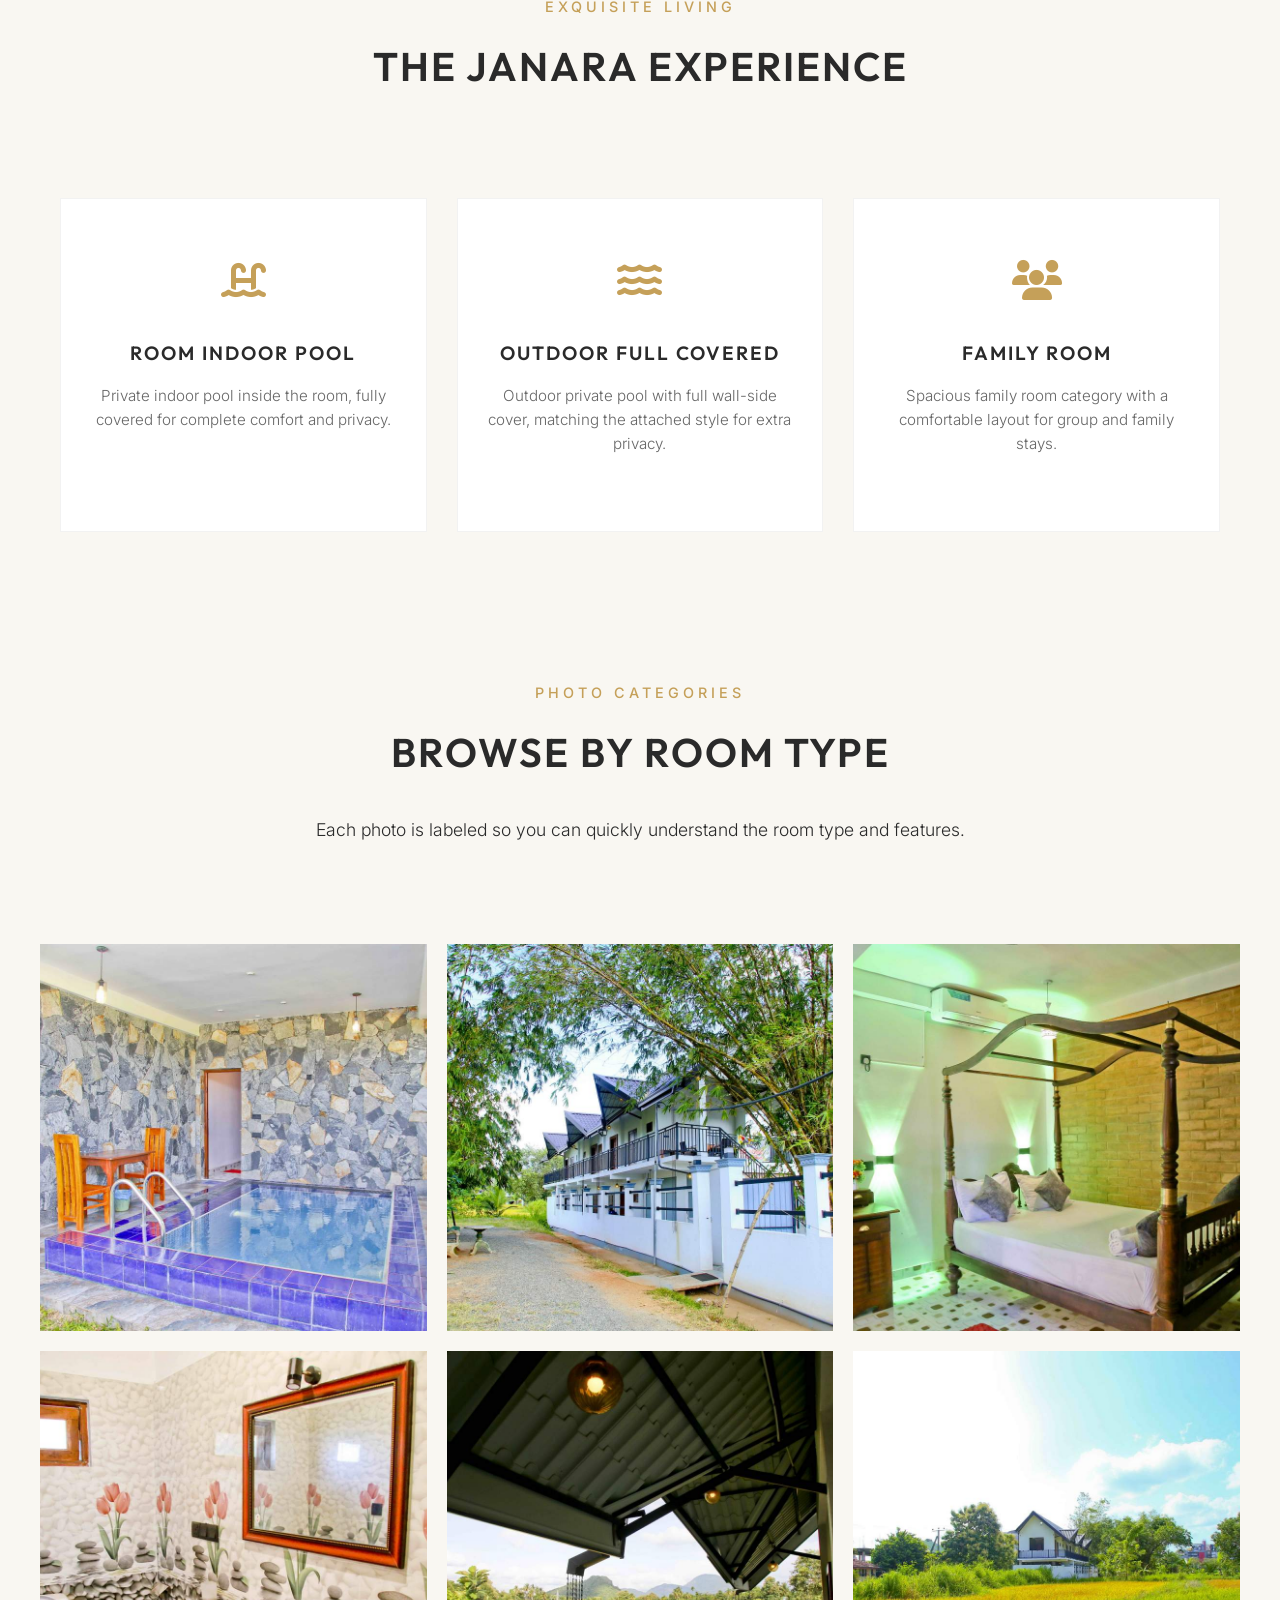
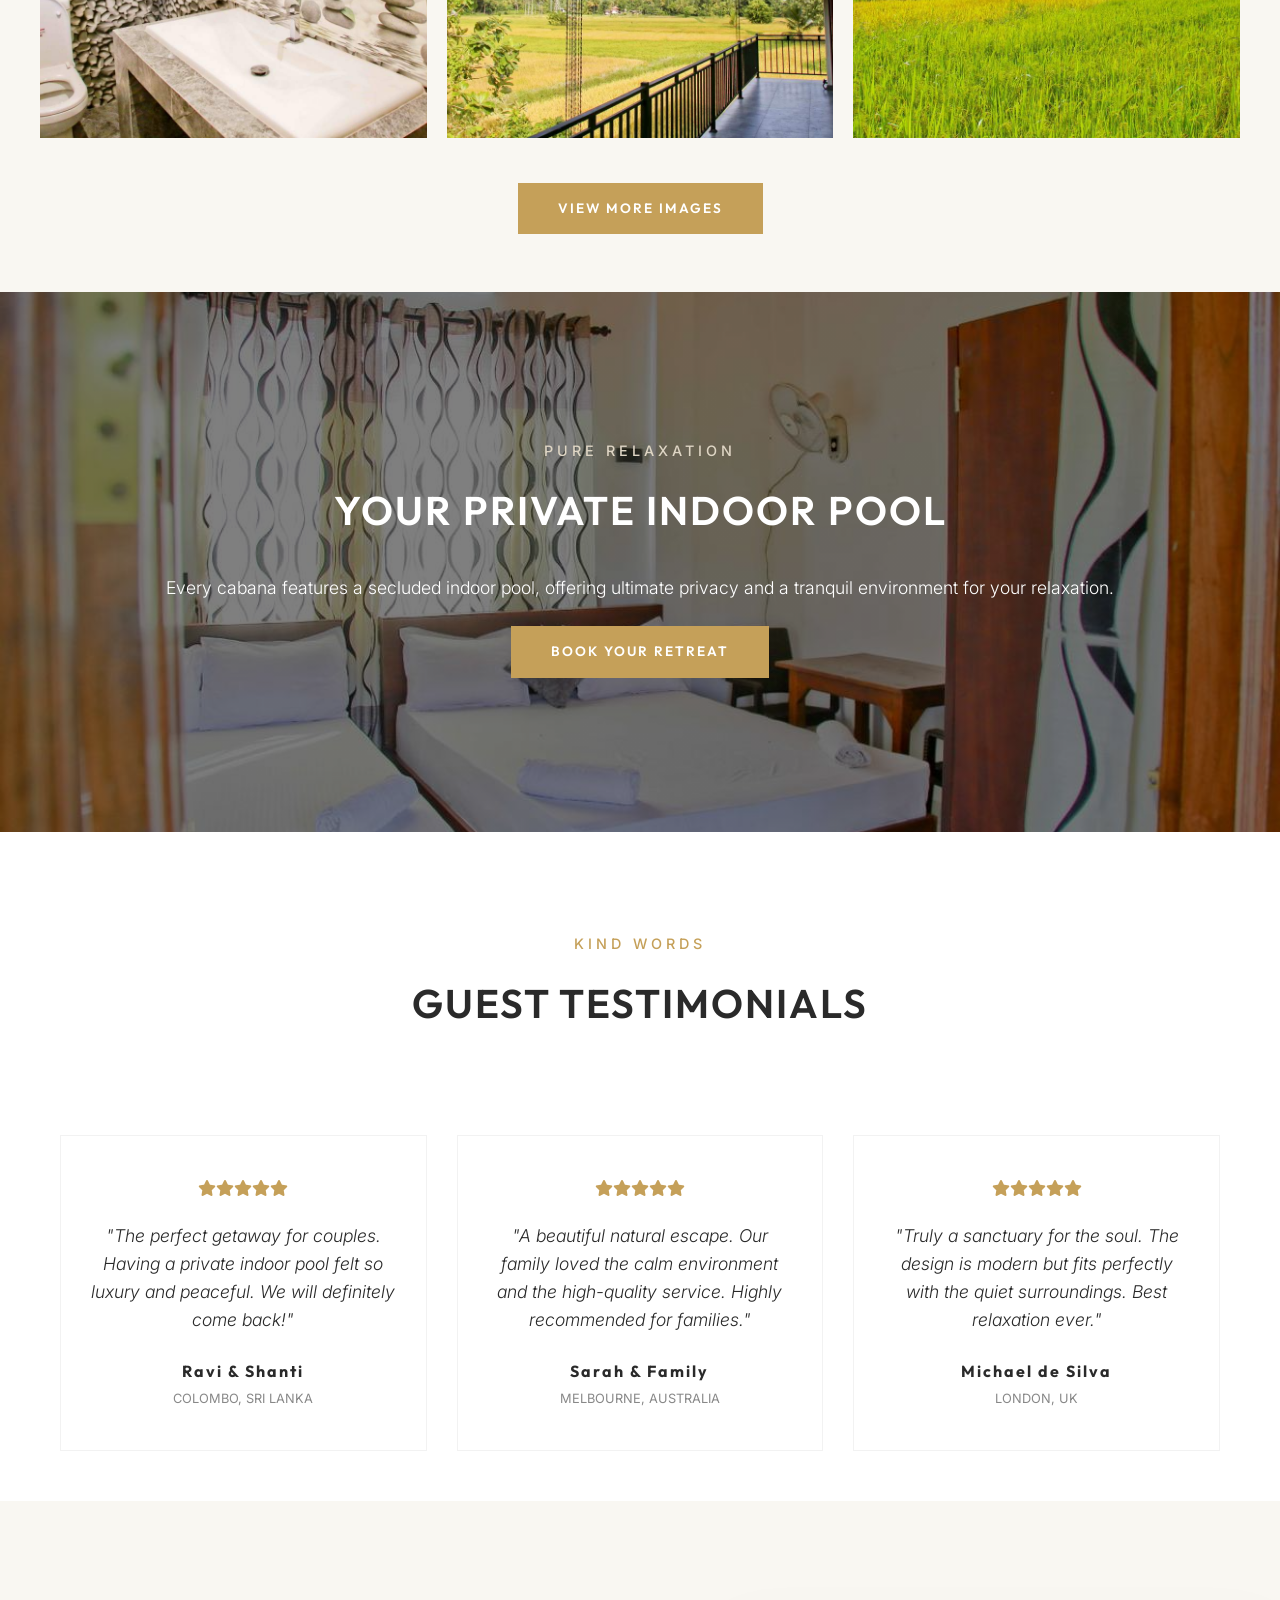
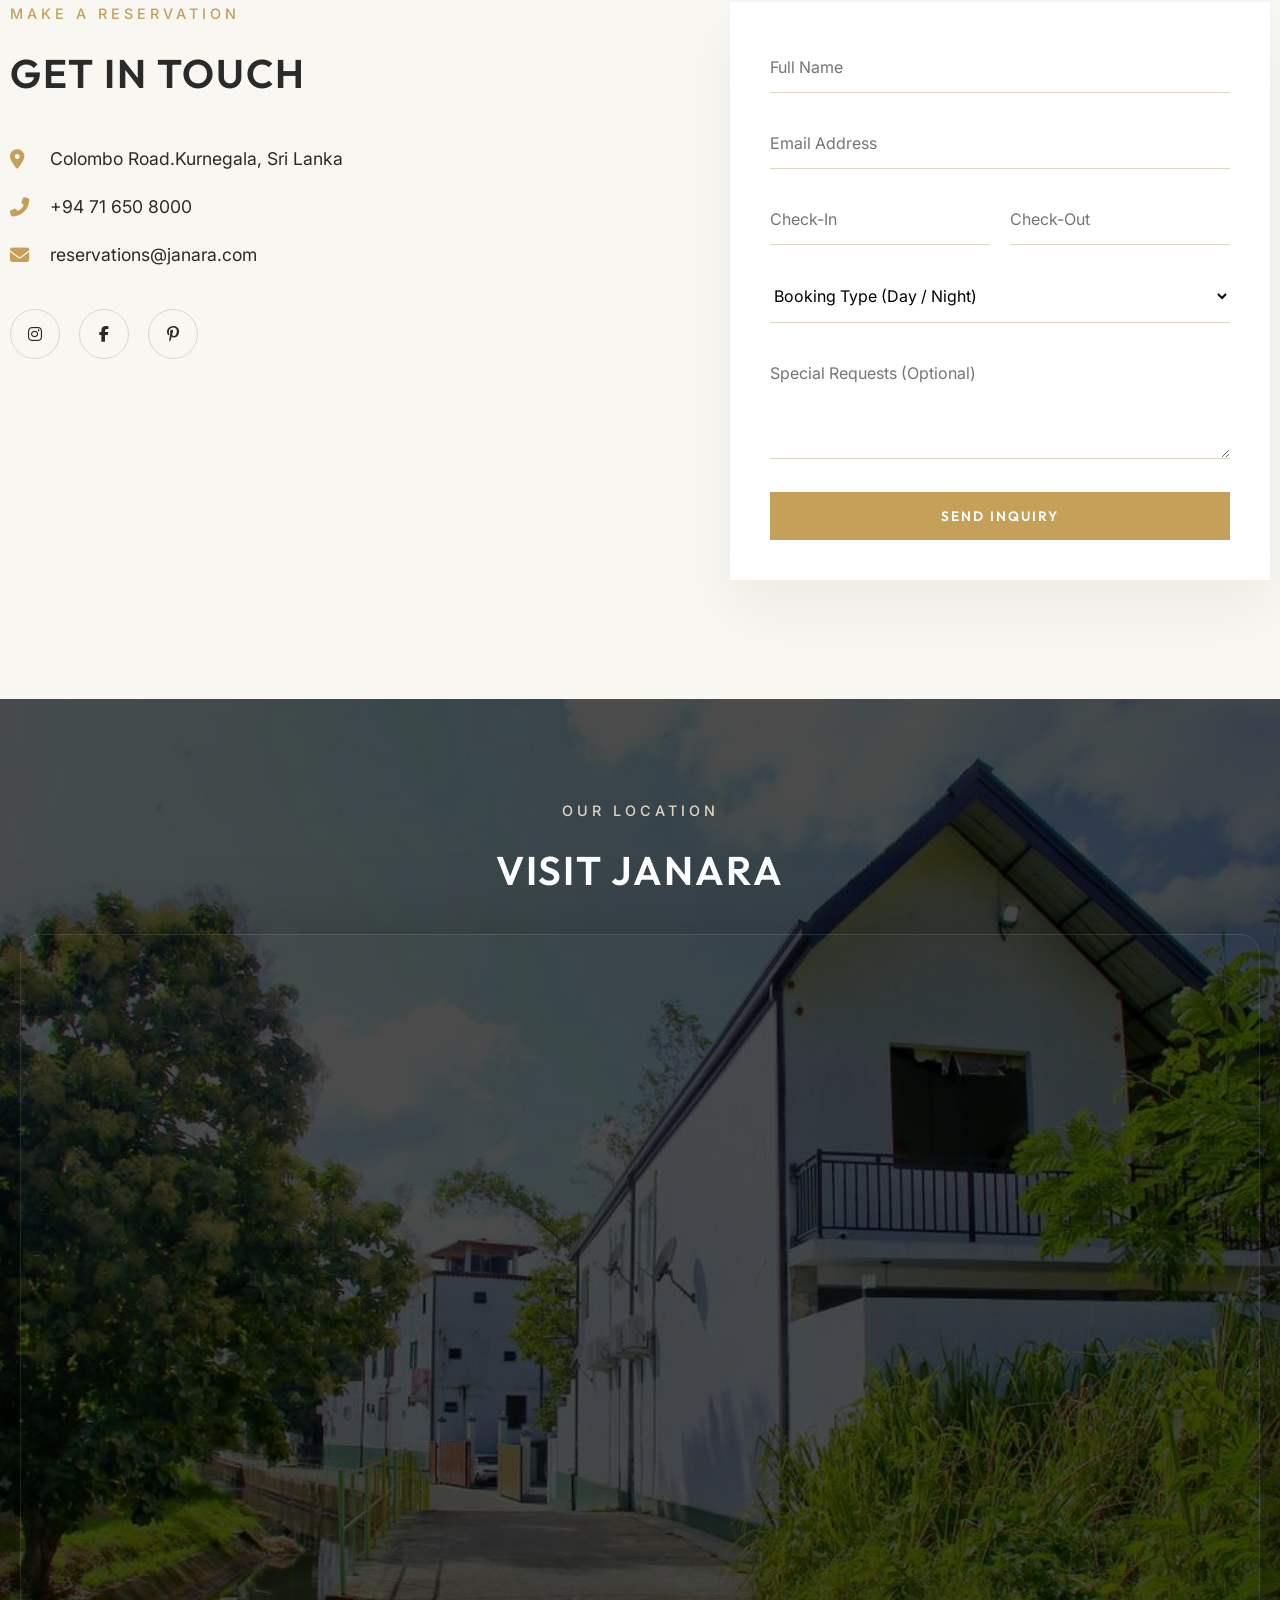
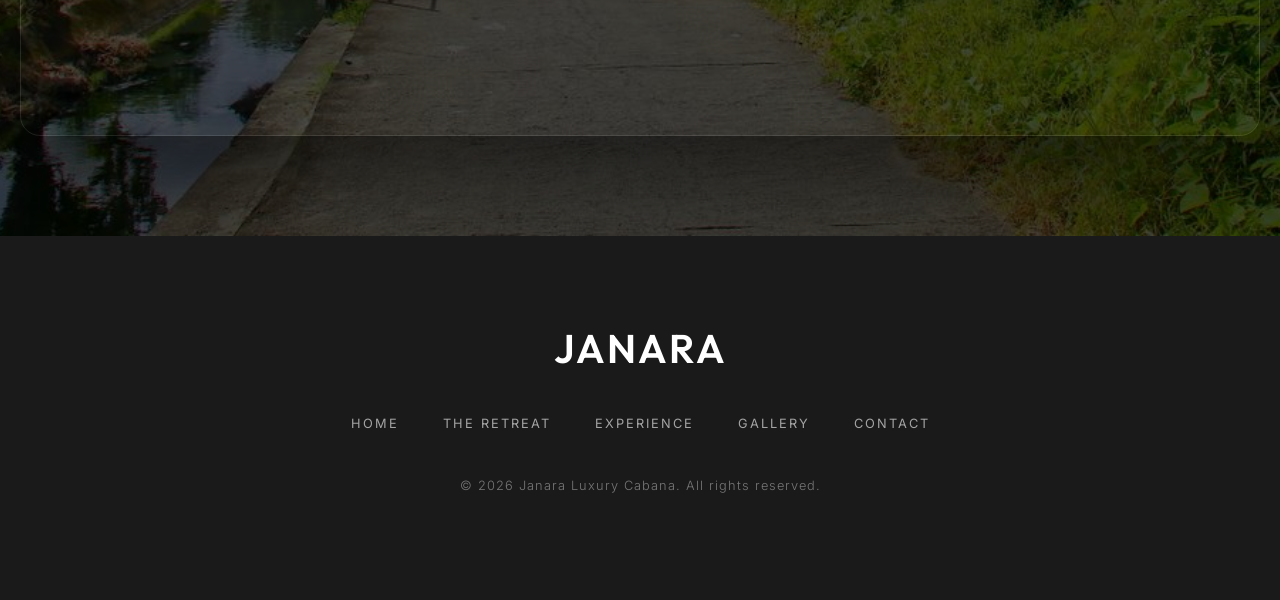
==== commit 795fcb50: "Add files via upload" ====
--- a/index.html
+++ b/index.html
@@ -34,7 +34,7 @@
     <button id="scrollToTop" title="Go to top"><i class="fas fa-chevron-up"></i></button>
 
     <!-- WhatsApp Floating Button -->
-    <a href="https://wa.me/yournumber" class="whatsapp-float" target="_blank" aria-label="Book via WhatsApp">
+    <a href="https://wa.me/94716508000" class="whatsapp-float" target="_blank" aria-label="Book via WhatsApp">
         <i class="fab fa-whatsapp"></i>
     </a>
 
@@ -391,6 +391,12 @@
                             </div>
                         </div>
                         <div class="form-group">
+<select id="booking-type" style="width: 100%; padding: 15px 0; border: none; border-bottom: 1px solid var(--accent); font-family: var(--font-body); font-size: 1rem; margin-bottom: 25px; outline: none; background: transparent;">
+                                <option value="" disabled selected>Booking Type (Day / Night)</option>
+                                <option value="Day Use">Day Use (Daytime)</option>
+                                <option value="Night Stay">Night Stay (Overnight)</option>
+                                <option value="Full Day">Full Day & Night</option>
+                            </select>
                             <textarea id="message" rows="4" placeholder="Special Requests (Optional)"></textarea>
                         </div>
                         <button type="submit" class="btn btn-primary btn-block">Send Inquiry</button>
@@ -433,6 +439,45 @@
     </footer>
 
     <!-- Scripts -->
+    <script>
+        document.addEventListener('DOMContentLoaded', function() {
+            const bookingForm = document.getElementById('bookingForm');
+            const formStatus = document.getElementById('formStatus');
+
+            if (bookingForm) {
+                bookingForm.addEventListener('submit', function(e) {
+                    e.preventDefault();
+                    
+                    const name = document.getElementById('name').value;
+                    const email = document.getElementById('email').value;
+                    const dateIn = document.getElementById('date-in').value;
+                    const dateOut = document.getElementById('date-out').value;
+                    const bookingType = document.getElementById('booking-type').value;
+                    const message = document.getElementById('message').value;
+                    
+                    if (name && dateIn && bookingType) {
+                        const phoneNumber = "94716508000";
+                        let whatsappMessage = `*Reservation Inquiry - Janara Luxury Cabana*%0A%0A`;
+                        whatsappMessage += `*Name:* ${encodeURIComponent(name)}%0A`;
+                        whatsappMessage += `*Email:* ${encodeURIComponent(email)}%0A`;
+                        whatsappMessage += `*Booking Type:* ${encodeURIComponent(bookingType)}%0A`;
+                        whatsappMessage += `*Check-In:* ${encodeURIComponent(dateIn)}%0A`;
+                        whatsappMessage += `*Check-Out:* ${encodeURIComponent(dateOut)}%0A`;
+                        if (message) whatsappMessage += `*Special Requests:* ${encodeURIComponent(message)}`;
+
+                        const whatsappUrl = `https://wa.me/${phoneNumber}?text=${whatsappMessage}`;
+                        
+                        const btn = bookingForm.querySelector('button');
+                        btn.textContent = 'Redirecting...';
+                        btn.disabled = true;
+                        formStatus.innerHTML = '<p style="color: #9a7737;"><i class="fab fa-whatsapp"></i> Opening WhatsApp...</p>';
+                        
+                        window.location.href = whatsappUrl;
+                    }
+                });
+            }
+        });
+    </script>
     <script src="script.js"></script>
 </body>
 
--- a/style.css
+++ b/style.css
@@ -947,17 +947,7 @@
 }
 
 .gallery-label {
-    position: absolute;
-    left: 12px;
-    bottom: 12px;
-    z-index: 2;
-    background: rgba(0, 0, 0, 0.7);
-    color: #fff;
-    font-size: 0.78rem;
-    letter-spacing: 1px;
-    text-transform: uppercase;
-    padding: 8px 10px;
-    border-radius: 2px;
+    display: none;
 }
 
 .gallery-item img {
